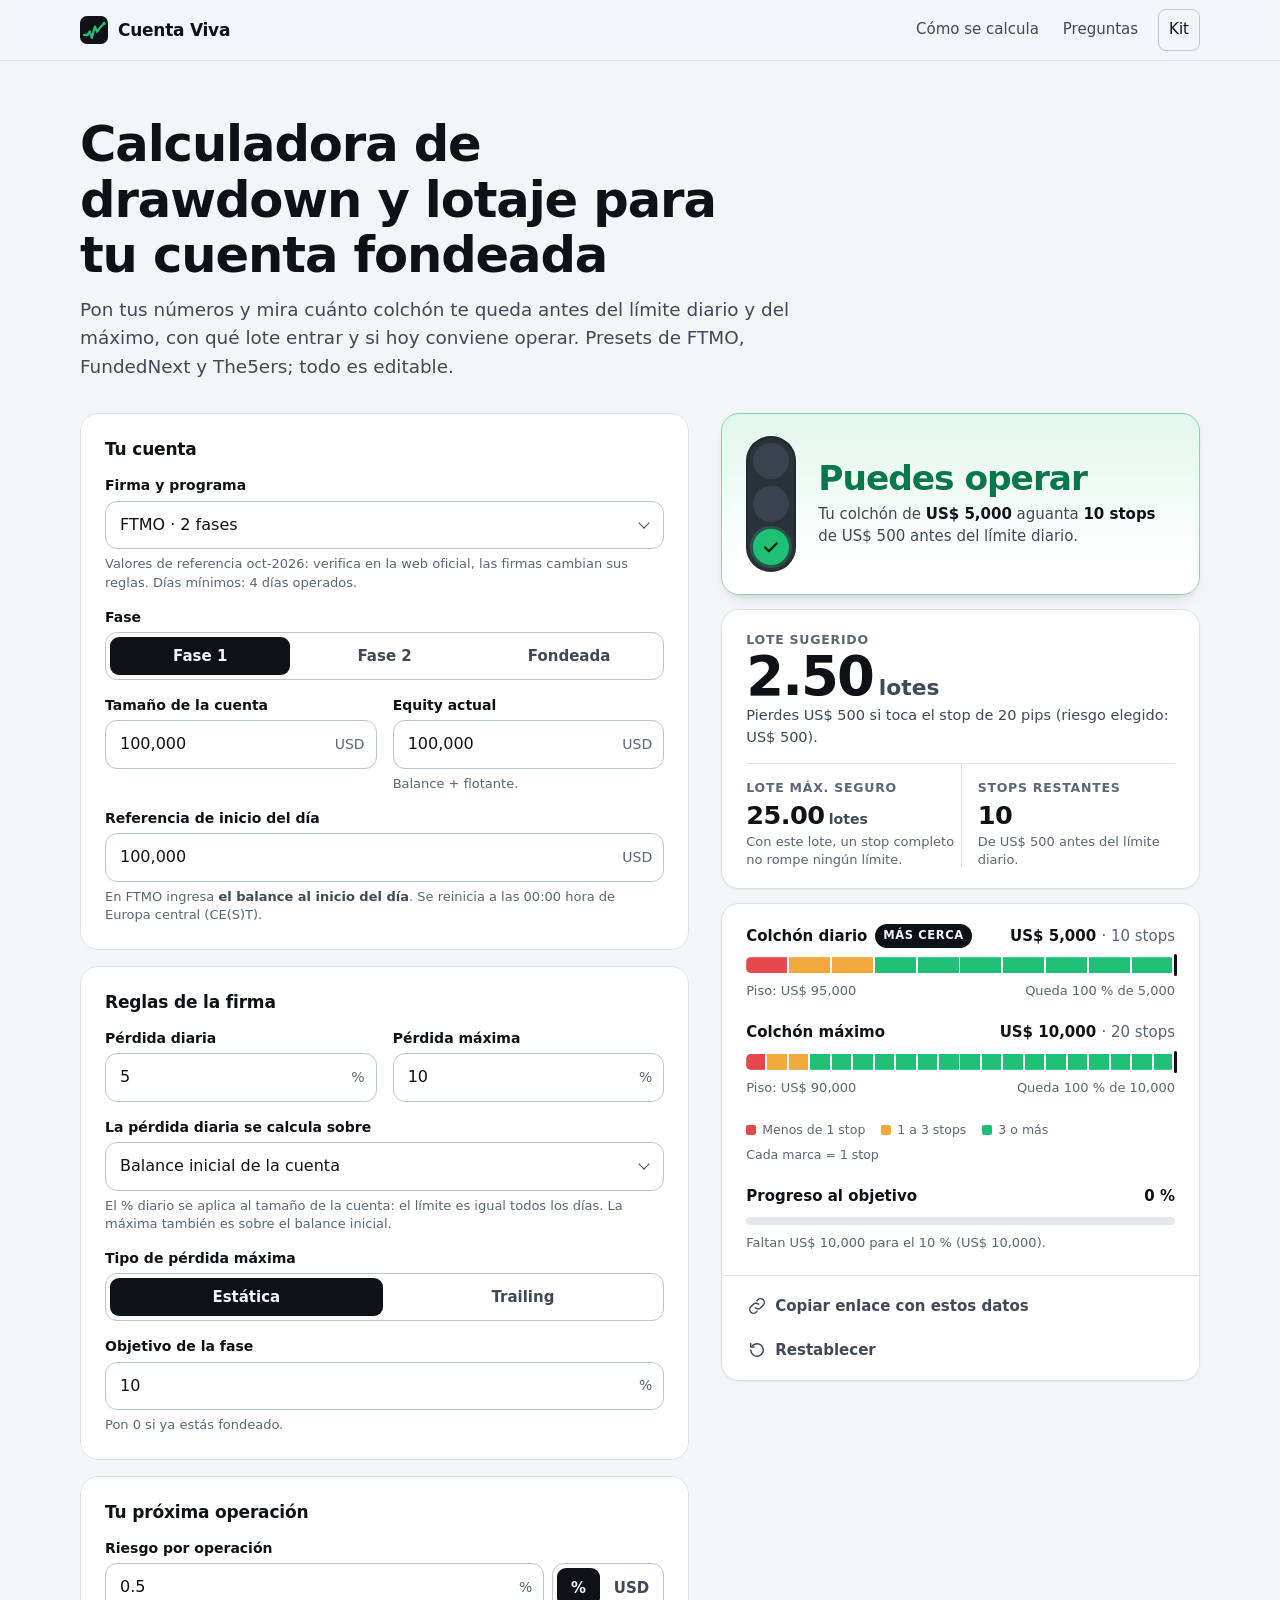
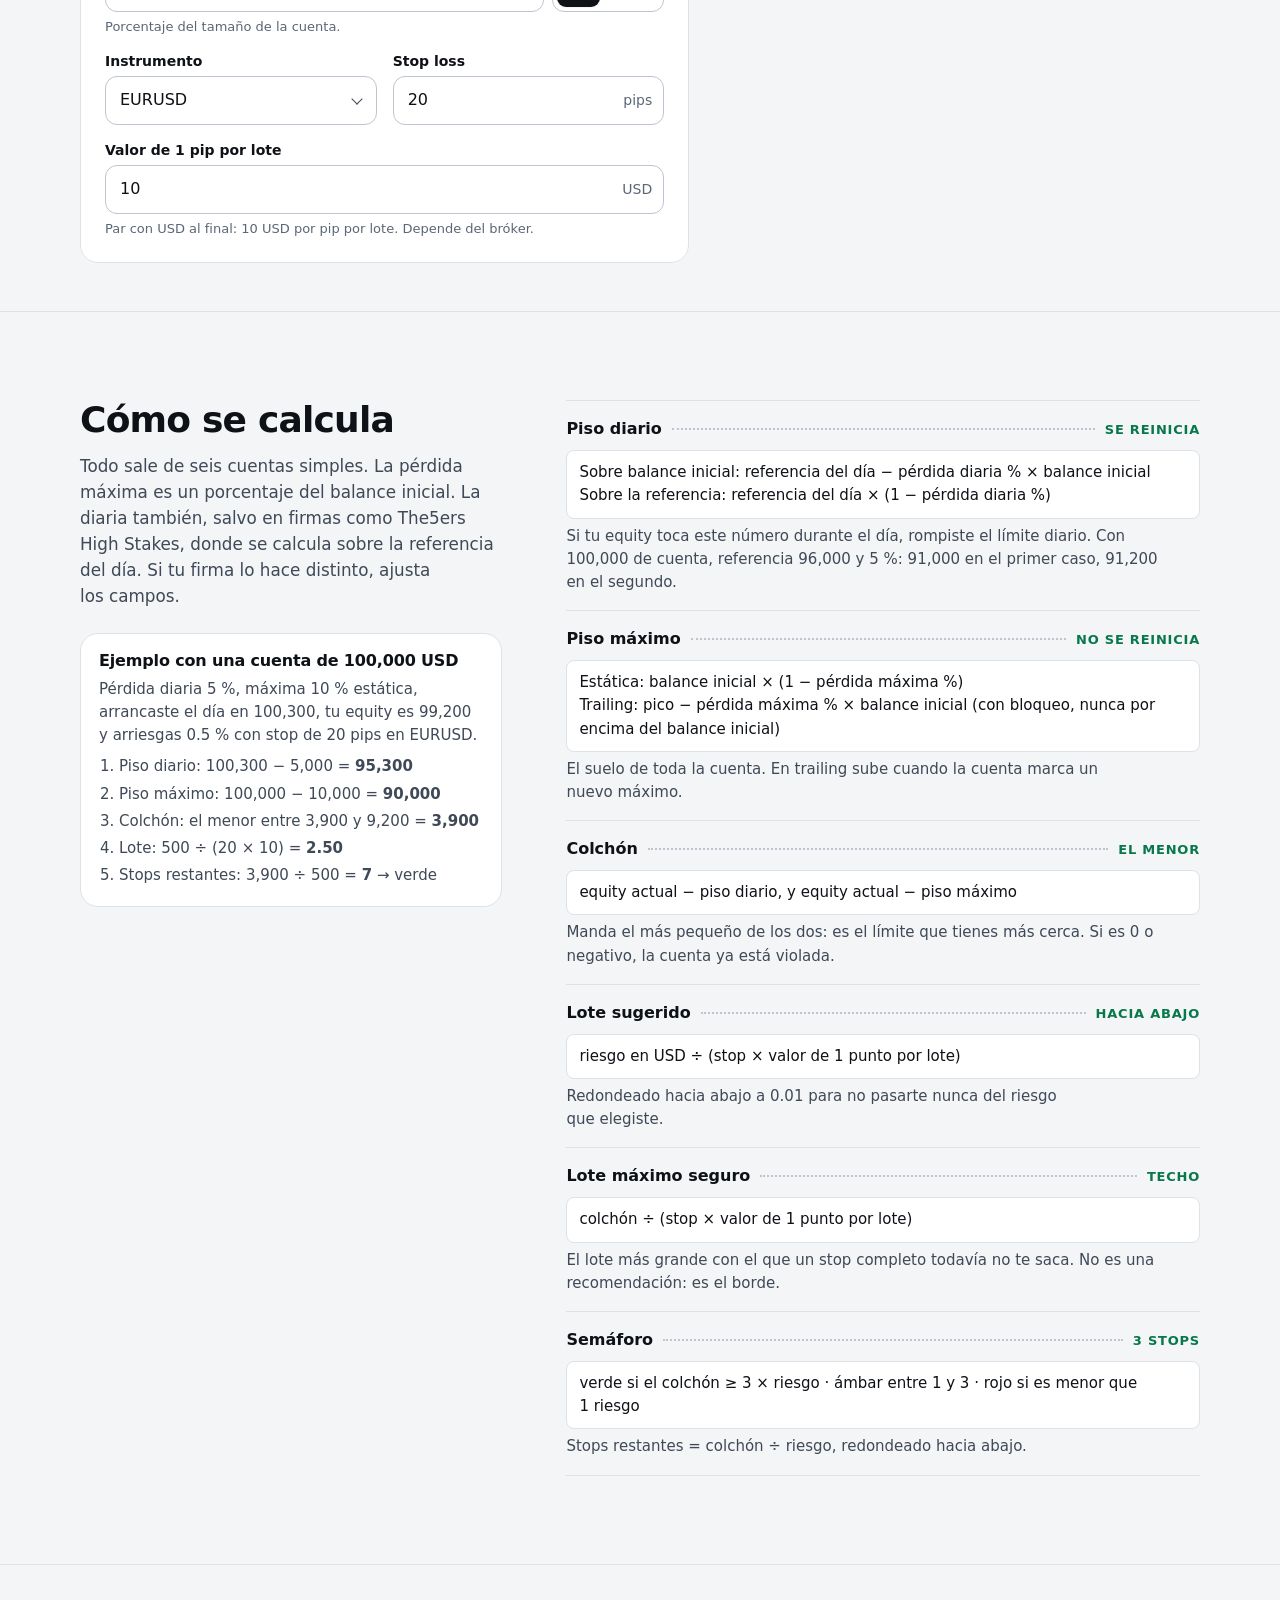
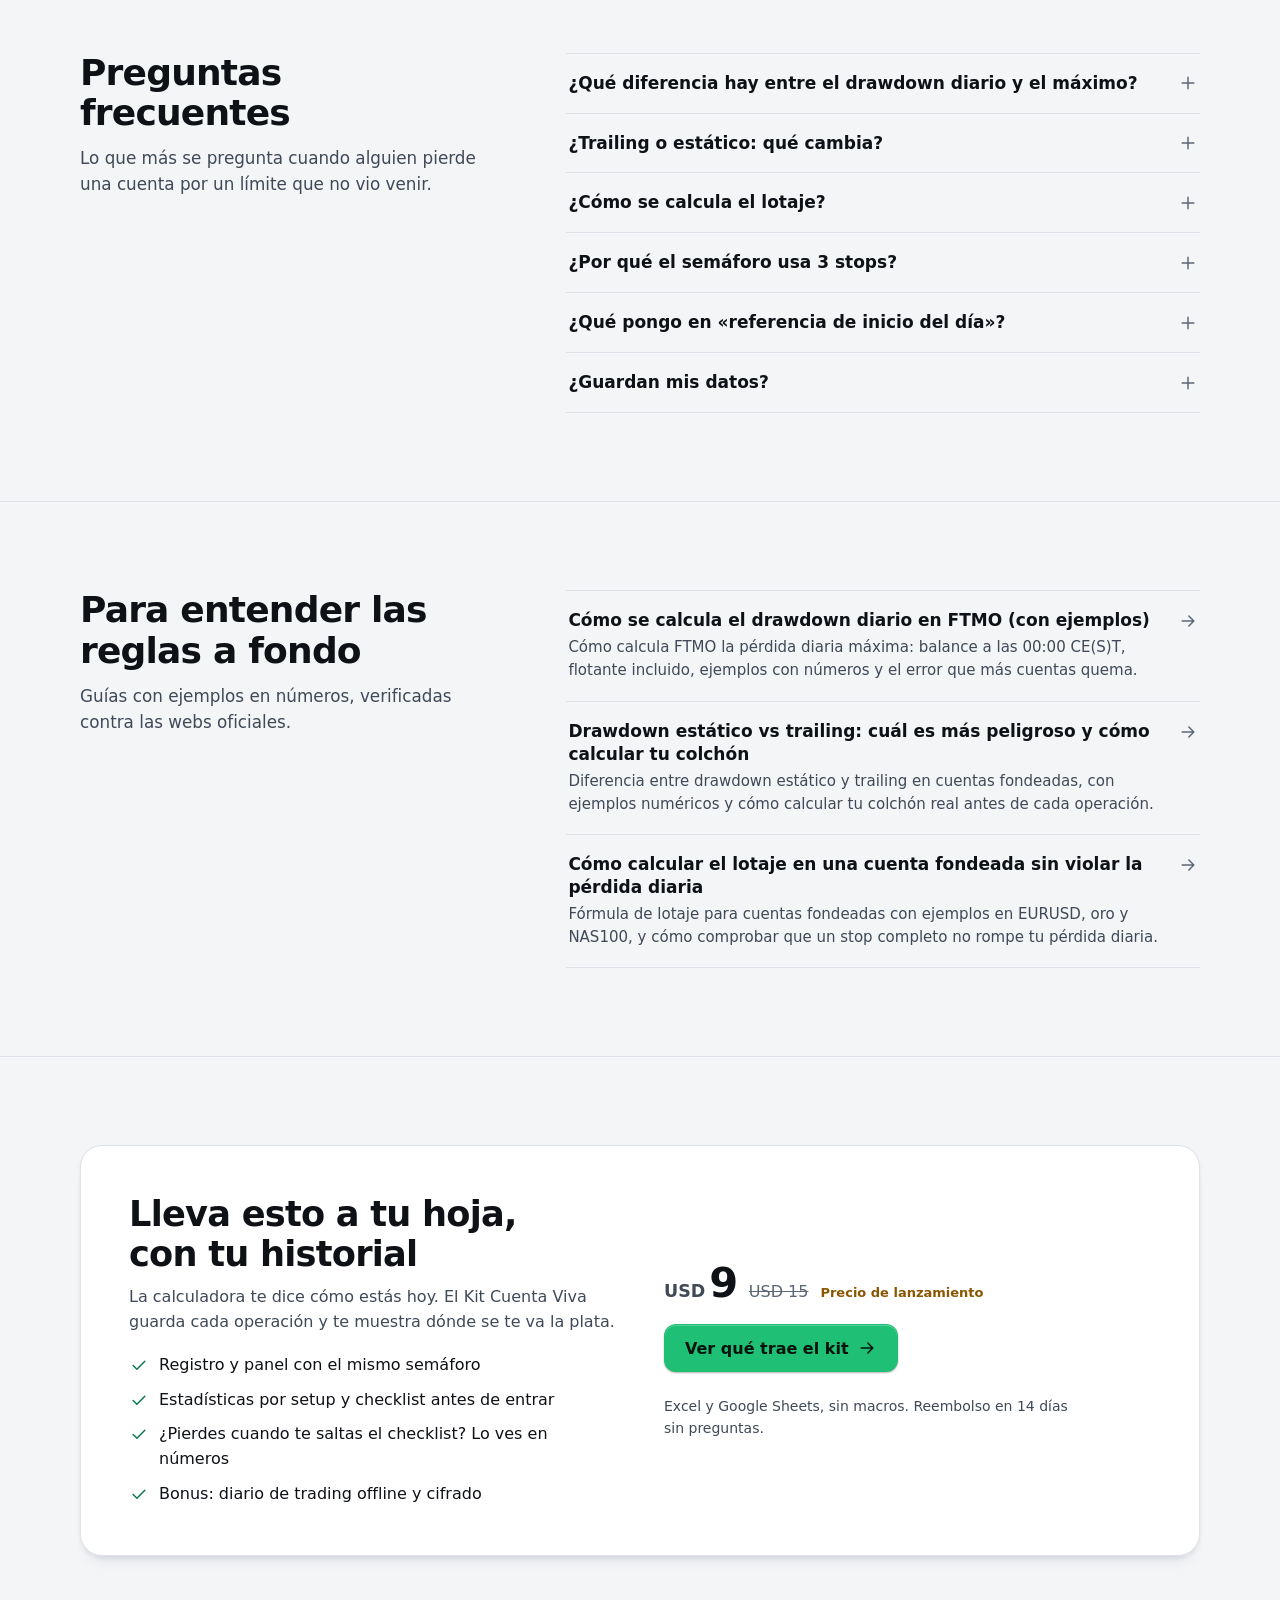
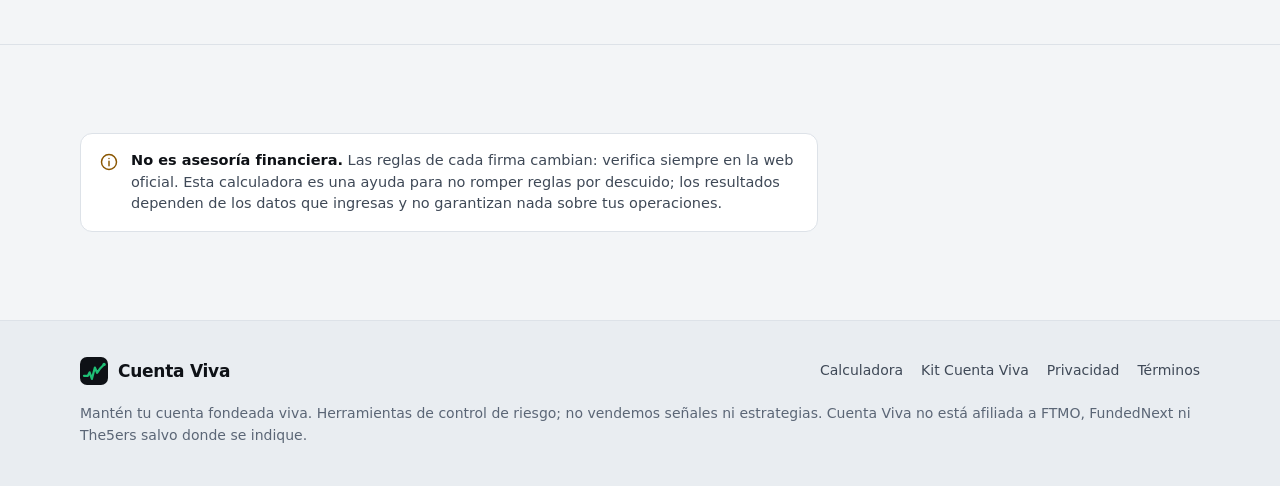
==== index.html @ f4ccf909 "Cuenta Viva: calculadora de drawdown + página del kit Co-Authored-By: Claude Opus 5.5 <noreply@anthr" ====
<!doctype html>
<html lang="es">
<head>
<meta charset="utf-8">
<meta name="viewport" content="width=device-width, initial-scale=1, viewport-fit=cover">
<title>Calculadora de drawdown y lotaje para cuenta fondeada | Cuenta Viva</title>
<meta name="description" content="Calculadora gratis de drawdown diario y máximo para cuentas fondeadas (FTMO, FundedNext, The5ers): lotaje, colchón restante y un semáforo que te dice si hoy puedes operar.">
<link rel="canonical" href="https://cognitrade.github.io/cuentaviva/">
<meta name="theme-color" content="#0E1116" media="(prefers-color-scheme: dark)">
<meta name="theme-color" content="#F3F5F7" media="(prefers-color-scheme: light)">
<meta name="color-scheme" content="dark light">
<link rel="icon" href="favicon.svg" type="image/svg+xml">
<link rel="stylesheet" href="styles.css">

<meta property="og:type" content="website">
<meta property="og:locale" content="es_LA">
<meta property="og:site_name" content="Cuenta Viva">
<meta property="og:title" content="Calculadora de drawdown y lotaje para cuenta fondeada">
<meta property="og:description" content="Colchón diario y máximo, lote sugerido y un semáforo para saber si hoy puedes operar. Presets FTMO, FundedNext y The5ers. Gratis.">
<meta property="og:url" content="https://cognitrade.github.io/cuentaviva/">
<meta property="og:image" content="https://cognitrade.github.io/cuentaviva/og-image.png">
<meta property="og:image:width" content="1200">
<meta property="og:image:height" content="630">
<meta property="og:image:alt" content="Cuenta Viva: semáforo verde, colchón diario y lote sugerido.">
<meta name="twitter:card" content="summary_large_image">

<script type="application/ld+json">
{
  "@context": "https://schema.org",
  "@type": "WebApplication",
  "name": "Calculadora Cuenta Viva",
  "url": "https://cognitrade.github.io/cuentaviva/",
  "description": "Calculadora de drawdown diario y máximo, lotaje y semáforo de riesgo para cuentas fondeadas (prop firms).",
  "applicationCategory": "FinanceApplication",
  "operatingSystem": "Cualquiera (navegador web)",
  "inLanguage": "es",
  "isAccessibleForFree": true,
  "offers": { "@type": "Offer", "price": "0", "priceCurrency": "USD" }
}
</script>
<script type="application/ld+json">
{
  "@context": "https://schema.org",
  "@type": "FAQPage",
  "mainEntity": [
    {
      "@type": "Question",
      "name": "¿Qué diferencia hay entre el drawdown diario y el drawdown máximo?",
      "acceptedAnswer": { "@type": "Answer", "text": "El diario limita cuánto puedes perder en un solo día y se reinicia cada día desde una referencia (el balance o la equity al inicio del día, según la firma). El máximo limita cuánto puedes perder en toda la vida de la cuenta y no se reinicia. El máximo se calcula sobre el balance inicial; el diario, según la firma, sobre el balance inicial (FTMO, FundedNext) o sobre la referencia del día (The5ers High Stakes). Rompes la cuenta si tocas cualquiera de los dos." }
    },
    {
      "@type": "Question",
      "name": "¿Qué es un drawdown trailing y en qué se diferencia del estático?",
      "acceptedAnswer": { "@type": "Answer", "text": "En el estático el piso máximo queda fijo: balance inicial menos el porcentaje de pérdida máxima. En el trailing el piso sube detrás del pico más alto que alcanza la cuenta, así que las ganancias también se pueden perder. Algunas firmas detienen ese piso cuando llega al balance inicial; en la calculadora eso es la casilla de bloquear en el balance inicial." }
    },
    {
      "@type": "Question",
      "name": "¿Cómo se calcula el lotaje en una cuenta fondeada?",
      "acceptedAnswer": { "@type": "Answer", "text": "Lote = riesgo en USD ÷ (distancia del stop × valor de 1 punto por lote). Por ejemplo, arriesgar 500 USD con un stop de 20 pips en EURUSD (10 USD por pip por lote) da 500 ÷ (20 × 10) = 2.5 lotes. La calculadora siempre redondea hacia abajo a 0.01 para no pasarte del riesgo." }
    },
    {
      "@type": "Question",
      "name": "¿Por qué el semáforo usa 3 stops como umbral?",
      "acceptedAnswer": { "@type": "Answer", "text": "Porque las rachas de 3 pérdidas seguidas son normales incluso en sistemas rentables. Si tu colchón no aguanta 3 stops completos, una mala racha corriente te saca de la cuenta. Verde es 3 stops o más, ámbar entre 1 y 3, rojo menos de 1." }
    },
    {
      "@type": "Question",
      "name": "¿Qué pongo en la referencia de inicio del día?",
      "acceptedAnswer": { "@type": "Answer", "text": "Lo que tu firma usa como base del límite diario. En FTMO es el balance al inicio del día (reinicio a las 00:00 hora de Europa central). En FundedNext es el balance al inicio del día; si tu equity era mayor, usar la mayor es el supuesto conservador. En The5ers High Stakes es el mayor entre balance y equity al cierre del día anterior, y el 5 % se calcula sobre esa cifra. Si dudas, revisa las reglas oficiales." }
    },
    {
      "@type": "Question",
      "name": "¿La calculadora guarda mis datos?",
      "acceptedAnswer": { "@type": "Answer", "text": "Solo en tu propio navegador (localStorage), para que no tengas que escribirlos de nuevo. No se envían a ningún servidor, no hay cuentas ni cookies de seguimiento." }
    }
  ]
}
</script>
<script src="config.js" defer></script>
<script src="calc.js" defer></script>
<script src="site.js" defer></script>
<script src="app.js" defer></script>
</head>
<body>
<svg width="0" height="0" style="position:absolute" aria-hidden="true" focusable="false">
  <symbol id="i-check" viewBox="0 0 24 24"><path d="M5 12.5l4.5 4.5L19 7.5"/></symbol>
  <symbol id="i-x" viewBox="0 0 24 24"><path d="M7 7l10 10M17 7 7 17"/></symbol>
  <symbol id="i-bang" viewBox="0 0 24 24"><path d="M12 5.5v8.5M12 18.5v.01"/></symbol>
  <symbol id="i-alert" viewBox="0 0 24 24"><path d="M10.3 4.2 2.6 17.6A2 2 0 0 0 4.3 20.6h15.4a2 2 0 0 0 1.7-3L13.7 4.2a2 2 0 0 0-3.4 0z"/><path d="M12 9.5v4M12 17v.01"/></symbol>
  <symbol id="i-info" viewBox="0 0 24 24"><circle cx="12" cy="12" r="9"/><path d="M12 11v5.5M12 7.8v.01"/></symbol>
  <symbol id="i-link" viewBox="0 0 24 24"><path d="M10 14a4.5 4.5 0 0 0 6.4 0l3-3a4.5 4.5 0 0 0-6.4-6.4l-1 1"/><path d="M14 10a4.5 4.5 0 0 0-6.4 0l-3 3a4.5 4.5 0 0 0 6.4 6.4l1-1"/></symbol>
  <symbol id="i-reset" viewBox="0 0 24 24"><path d="M4.5 12a7.5 7.5 0 1 0 2.2-5.3"/><path d="M4.5 4.5v4h4"/></symbol>
  <symbol id="i-download" viewBox="0 0 24 24"><path d="M12 4v11M7 10.5l5 5 5-5M5 20h14"/></symbol>
  <symbol id="i-plus" viewBox="0 0 24 24"><path d="M12 5v14M5 12h14"/></symbol>
  <symbol id="i-arrow" viewBox="0 0 24 24"><path d="M5 12h14M13 6l6 6-6 6"/></symbol>
</svg>
<a class="skip" href="#calculadora">Saltar a la calculadora</a>

<header class="site-header">
  <div class="wrap">
    <a class="brand" href="./" aria-label="Cuenta Viva, inicio">
      <svg viewBox="0 0 32 32" aria-hidden="true"><rect width="32" height="32" rx="8" fill="#0E1116"/><path d="M4.5 21.5h4.5l2-4 2.6 7.5 3.4-13 2.5 6 3.2-4.5 4.8-5" fill="none" stroke="#1FBF75" stroke-width="2.5" stroke-linecap="round" stroke-linejoin="round"/><circle cx="27.5" cy="8.5" r="1.9" fill="#1FBF75"/></svg>
      Cuenta Viva
    </a>
    <nav class="nav" aria-label="Principal">
      <a href="#como-se-calcula" class="nav-hide-sm">Cómo se calcula</a>
      <a href="#preguntas" class="nav-hide-sm">Preguntas</a>
      <a href="kit.html" class="nav-cta">Kit</a>
    </nav>
  </div>
</header>

<main id="main">
  <div class="wrap">
    <section class="hero" aria-labelledby="titulo">
      <h1 id="titulo">Calculadora de drawdown y lotaje para tu cuenta fondeada</h1>
      <p class="lede">Pon tus números y mira cuánto colchón te queda antes del límite diario y del máximo, con qué lote entrar y si hoy conviene operar. Presets de FTMO, FundedNext y The5ers; todo es editable.</p>
    </section>

    <div class="calc" id="calculadora">
      <form class="form" id="calc-form" novalidate autocomplete="off" aria-label="Datos de tu cuenta y tu operación">
        <fieldset class="group">
          <legend>Tu cuenta</legend>
          <div class="fields">
            <div class="field span-2">
              <label for="firma">Firma y programa</label>
              <div class="control is-select">
                <select id="firma" name="firma" aria-describedby="firma-hint">
                  <option value="ftmo2">FTMO · 2 fases</option>
                  <option value="fn_stellar2">FundedNext · Stellar 2 fases</option>
                  <option value="the5ers_hs">The5ers · High Stakes (New)</option>
                  <option value="custom">Personalizada (mis reglas)</option>
                </select>
              </div>
              <p class="hint" id="firma-hint">Rellena las reglas con valores de referencia oct-2026. Verifica en la web oficial: las firmas cambian sus reglas.</p>
            </div>

            <div class="field span-2">
              <span class="label" id="fase-label">Fase</span>
              <div class="seg" role="radiogroup" aria-labelledby="fase-label">
                <input type="radio" name="fase" id="fase-f1" value="f1" checked><label for="fase-f1">Fase 1</label>
                <input type="radio" name="fase" id="fase-f2" value="f2"><label for="fase-f2">Fase 2</label>
                <input type="radio" name="fase" id="fase-fd" value="fd"><label for="fase-fd">Fondeada</label>
              </div>
            </div>

            <div class="field">
              <label for="b0">Tamaño de la cuenta</label>
              <div class="control has-unit"><input id="b0" name="b0" inputmode="decimal" list="tamanos" data-money aria-describedby="err-b0"><span class="unit">USD</span></div>
              <datalist id="tamanos"><option value="10000"><option value="25000"><option value="50000"><option value="100000"><option value="200000"></datalist>
              <p class="err" id="err-b0" hidden></p>
            </div>

            <div class="field">
              <label for="eq">Equity actual</label>
              <div class="control has-unit"><input id="eq" name="eq" inputmode="decimal" data-money aria-describedby="eq-hint err-eq"><span class="unit">USD</span></div>
              <p class="hint" id="eq-hint">Balance + flotante.</p>
              <p class="err" id="err-eq" hidden></p>
            </div>

            <div class="field span-2">
              <label for="ref">Referencia de inicio del día</label>
              <div class="control has-unit"><input id="ref" name="ref" inputmode="decimal" data-money aria-describedby="ref-hint err-ref"><span class="unit">USD</span></div>
              <p class="hint" id="ref-hint">La base del límite diario que usa tu firma.</p>
              <p class="err" id="err-ref" hidden></p>
            </div>
          </div>
        </fieldset>

        <fieldset class="group">
          <legend>Reglas de la firma</legend>
          <div class="fields">
            <div class="field">
              <label for="ddDiario">Pérdida diaria</label>
              <div class="control has-unit"><input id="ddDiario" name="ddDiario" inputmode="decimal" aria-describedby="err-ddDiario"><span class="unit">%</span></div>
              <p class="err" id="err-ddDiario" hidden></p>
            </div>
            <div class="field">
              <label for="ddMax">Pérdida máxima</label>
              <div class="control has-unit"><input id="ddMax" name="ddMax" inputmode="decimal" aria-describedby="err-ddMax"><span class="unit">%</span></div>
              <p class="err" id="err-ddMax" hidden></p>
            </div>

            <div class="field span-2">
              <label for="baseDiaria">La pérdida diaria se calcula sobre</label>
              <div class="control is-select">
                <select id="baseDiaria" name="baseDiaria" aria-describedby="base-hint">
                  <option value="inicial">Balance inicial de la cuenta</option>
                  <option value="referencia">Referencia de inicio del día</option>
                </select>
              </div>
              <p class="hint" id="base-hint">Lo define tu firma. La pérdida máxima siempre se calcula sobre el balance inicial.</p>
            </div>

            <div class="field span-2">
              <span class="label" id="tipo-label">Tipo de pérdida máxima</span>
              <div class="seg" role="radiogroup" aria-labelledby="tipo-label">
                <input type="radio" name="tipo" id="tipo-e" value="estatica" checked><label for="tipo-e">Estática</label>
                <input type="radio" name="tipo" id="tipo-t" value="trailing"><label for="tipo-t">Trailing</label>
              </div>
            </div>

            <div class="trailing-box" id="trailing-box" hidden>
              <div class="field">
                <label for="pico">Pico más alto de la cuenta</label>
                <div class="control has-unit"><input id="pico" name="pico" inputmode="decimal" data-money aria-describedby="pico-hint err-pico"><span class="unit">USD</span></div>
                <p class="hint" id="pico-hint">El balance o equity máximo que ha alcanzado, según tu firma.</p>
                <p class="err" id="err-pico" hidden></p>
              </div>
              <label class="check" for="lock">
                <input type="checkbox" id="lock" name="lock">
                <span>Bloquear el piso en el balance inicial<small>El piso deja de subir cuando llega al tamaño de la cuenta.</small></span>
              </label>
            </div>

            <div class="field span-2">
              <label for="objetivo">Objetivo de la fase</label>
              <div class="control has-unit"><input id="objetivo" name="objetivo" inputmode="decimal" aria-describedby="obj-hint err-objetivo"><span class="unit">%</span></div>
              <p class="hint" id="obj-hint">Pon 0 si ya estás fondeado.</p>
              <p class="err" id="err-objetivo" hidden></p>
            </div>
          </div>
        </fieldset>

        <fieldset class="group">
          <legend>Tu próxima operación</legend>
          <div class="fields">
            <div class="field span-2">
              <label for="riesgo">Riesgo por operación</label>
              <div class="risk-row">
                <div class="control has-unit"><input id="riesgo" name="riesgo" inputmode="decimal" aria-describedby="riesgo-hint err-riesgo"><span class="unit" id="riesgo-unit">%</span></div>
                <div class="seg" role="radiogroup" aria-label="Riesgo en porcentaje o en dólares">
                  <input type="radio" name="riesgoModo" id="rm-pct" value="pct" checked><label for="rm-pct">%</label>
                  <input type="radio" name="riesgoModo" id="rm-usd" value="usd"><label for="rm-usd">USD</label>
                </div>
              </div>
              <p class="hint" id="riesgo-hint">Porcentaje del tamaño de la cuenta.</p>
              <p class="err" id="err-riesgo" hidden></p>
            </div>

            <div class="field">
              <label for="instrumento">Instrumento</label>
              <div class="control is-select">
                <select id="instrumento" name="instrumento">
                  <option value="EURUSD">EURUSD</option>
                  <option value="GBPUSD">GBPUSD</option>
                  <option value="AUDUSD">AUDUSD</option>
                  <option value="NZDUSD">NZDUSD</option>
                  <option value="USDJPY">USDJPY</option>
                  <option value="XAUUSD">XAUUSD (oro)</option>
                  <option value="US30">US30</option>
                  <option value="NAS100">NAS100</option>
                  <option value="US500">US500</option>
                  <option value="custom">Otro</option>
                </select>
              </div>
            </div>

            <div class="field">
              <label for="sl">Stop loss</label>
              <div class="control has-unit unit-wide"><input id="sl" name="sl" inputmode="decimal" aria-describedby="err-sl"><span class="unit" id="sl-unit">pips</span></div>
              <p class="err" id="err-sl" hidden></p>
            </div>

            <div class="field span-2">
              <label for="vpp">Valor de 1 <span id="vpp-unit">pip</span> por lote</label>
              <div class="control has-unit"><input id="vpp" name="vpp" inputmode="decimal" aria-describedby="vpp-hint err-vpp"><span class="unit">USD</span></div>
              <p class="hint" id="vpp-hint">Depende del bróker.</p>
              <p class="err" id="err-vpp" hidden></p>
            </div>
          </div>
        </fieldset>
      </form>

      <section class="results" id="resultado" aria-labelledby="res-title">
        <h2 class="sr-only" id="res-title">Resultado</h2>
        <p class="sr-only" id="sr-live" aria-live="polite"></p>

        <div class="signal" id="signal" data-estado="verde">
          <div class="lamp" aria-hidden="true">
            <span class="l-rojo"><svg class="icon"><use href="#i-x"/></svg></span>
            <span class="l-ambar"><svg class="icon"><use href="#i-bang"/></svg></span>
            <span class="l-verde on"><svg class="icon"><use href="#i-check"/></svg></span>
          </div>
          <div>
            <p class="signal-title" id="sig-title">Puedes operar</p>
            <p class="signal-msg" id="sig-msg">Calculando…</p>
          </div>
        </div>

        <div class="panel lot">
          <div>
            <div class="metric-label">Lote sugerido</div>
            <div class="lot-value" id="o-lote">–</div>
            <p class="lot-sub" id="o-lote-sub"></p>
          </div>
          <div class="alert" id="o-alert" role="note" hidden><svg class="icon"><use href="#i-alert"/></svg><span id="o-alert-text"></span></div>
          <div class="metrics">
            <div class="metric">
              <div class="metric-label">Lote máx. seguro</div>
              <div class="metric-value" id="o-lotemax">–</div>
              <div class="metric-note">Con este lote, un stop completo no rompe ningún límite.</div>
            </div>
            <div class="metric">
              <div class="metric-label">Stops restantes</div>
              <div class="metric-value" id="o-stops">–</div>
              <div class="metric-note" id="o-stops-note">Antes del límite más cercano.</div>
            </div>
          </div>
        </div>

        <div class="panel">
          <div class="gauges">
            <div class="gauge" id="g-diario">
              <div class="gauge-head">
                <span class="gauge-name">Colchón diario <span class="tag" data-closer hidden>Más cerca</span></span>
                <span class="gauge-val" data-val>–</span>
              </div>
              <div class="track" role="img" data-track aria-label="Colchón diario">
                <div class="zones"></div><div class="fill"></div><div class="ticks"></div><div class="needle"></div>
              </div>
              <div class="gauge-foot"><span data-floor></span><span data-of></span></div>
            </div>

            <div class="gauge" id="g-max">
              <div class="gauge-head">
                <span class="gauge-name">Colchón máximo <span class="tag" data-closer hidden>Más cerca</span></span>
                <span class="gauge-val" data-val>–</span>
              </div>
              <div class="track" role="img" data-track aria-label="Colchón máximo">
                <div class="zones"></div><div class="fill"></div><div class="ticks"></div><div class="needle"></div>
              </div>
              <div class="gauge-foot"><span data-floor></span><span data-of></span></div>
            </div>

            <div class="legend" aria-hidden="true">
              <span><i style="background:var(--red)"></i>Menos de 1 stop</span>
              <span><i style="background:var(--amber)"></i>1 a 3 stops</span>
              <span><i style="background:var(--green)"></i>3 o más</span>
              <span>Cada marca = 1 stop</span>
            </div>

            <div class="gauge" id="g-obj">
              <div class="gauge-head">
                <span class="gauge-name">Progreso al objetivo</span>
                <span class="gauge-val" id="o-obj">–</span>
              </div>
              <div class="progress" aria-hidden="true"><span id="o-obj-bar"></span></div>
              <div class="gauge-foot"><span id="o-obj-note"></span></div>
            </div>
          </div>
          <div class="panel-actions">
            <button type="button" class="btn btn-quiet" id="btn-share"><svg class="icon" aria-hidden="true"><use href="#i-link"/></svg>Copiar enlace con estos datos</button>
            <button type="button" class="btn btn-quiet" id="btn-reset"><svg class="icon" aria-hidden="true"><use href="#i-reset"/></svg>Restablecer</button>
            <span class="toast" id="toast" role="status"></span>
          </div>
        </div>
      </section>
    </div>
  </div>

  <div class="dock" id="dock" data-estado="verde" aria-hidden="true">
    <span class="dock-dot"></span>
    <span class="dock-text"><strong id="dock-title">Puedes operar</strong><span id="dock-sub"></span></span>
    <a class="btn btn-ghost" href="#resultado" tabindex="-1">Ver detalle</a>
  </div>

  <section class="section" id="como-se-calcula" aria-labelledby="h-calc">
    <div class="wrap split">
      <div>
        <h2 id="h-calc">Cómo se calcula</h2>
        <p class="intro">Todo sale de seis cuentas simples. La pérdida máxima es un porcentaje del balance inicial. La diaria también, salvo en firmas como The5ers High Stakes, donde se calcula sobre la referencia del día. Si tu firma lo hace distinto, ajusta los campos.</p>
        <div class="example">
          <h3>Ejemplo con una cuenta de 100,000 USD</h3>
          <p>Pérdida diaria 5 %, máxima 10 % estática, arrancaste el día en 100,300, tu equity es 99,200 y arriesgas 0.5 % con stop de 20 pips en EURUSD.</p>
          <ol>
            <li>Piso diario: 100,300 − 5,000 = <strong>95,300</strong></li>
            <li>Piso máximo: 100,000 − 10,000 = <strong>90,000</strong></li>
            <li>Colchón: el menor entre 3,900 y 9,200 = <strong>3,900</strong></li>
            <li>Lote: 500 ÷ (20 × 10) = <strong>2.50</strong></li>
            <li>Stops restantes: 3,900 ÷ 500 = <strong>7</strong> → verde</li>
          </ol>
        </div>
      </div>
      <ol class="checklist">
        <li>
          <div class="row"><span class="term">Piso diario</span><span class="dots"></span><span class="resp">Se reinicia</span></div>
          <p class="formula">Sobre balance inicial: referencia del día − pérdida diaria % × balance inicial<br>Sobre la referencia: referencia del día × (1 − pérdida diaria %)</p>
          <p class="desc">Si tu equity toca este número durante el día, rompiste el límite diario. Con 100,000 de cuenta, referencia 96,000 y 5 %: 91,000 en el primer caso, 91,200 en el segundo.</p>
        </li>
        <li>
          <div class="row"><span class="term">Piso máximo</span><span class="dots"></span><span class="resp">No se reinicia</span></div>
          <p class="formula">Estática: balance inicial × (1 − pérdida máxima %)<br>Trailing: pico − pérdida máxima % × balance inicial (con bloqueo, nunca por encima del balance inicial)</p>
          <p class="desc">El suelo de toda la cuenta. En trailing sube cuando la cuenta marca un nuevo máximo.</p>
        </li>
        <li>
          <div class="row"><span class="term">Colchón</span><span class="dots"></span><span class="resp">El menor</span></div>
          <p class="formula">equity actual − piso diario, y equity actual − piso máximo</p>
          <p class="desc">Manda el más pequeño de los dos: es el límite que tienes más cerca. Si es 0 o negativo, la cuenta ya está violada.</p>
        </li>
        <li>
          <div class="row"><span class="term">Lote sugerido</span><span class="dots"></span><span class="resp">Hacia abajo</span></div>
          <p class="formula">riesgo en USD ÷ (stop × valor de 1 punto por lote)</p>
          <p class="desc">Redondeado hacia abajo a 0.01 para no pasarte nunca del riesgo que elegiste.</p>
        </li>
        <li>
          <div class="row"><span class="term">Lote máximo seguro</span><span class="dots"></span><span class="resp">Techo</span></div>
          <p class="formula">colchón ÷ (stop × valor de 1 punto por lote)</p>
          <p class="desc">El lote más grande con el que un stop completo todavía no te saca. No es una recomendación: es el borde.</p>
        </li>
        <li>
          <div class="row"><span class="term">Semáforo</span><span class="dots"></span><span class="resp">3 stops</span></div>
          <p class="formula">verde si el colchón ≥ 3 × riesgo · ámbar entre 1 y 3 · rojo si es menor que 1 riesgo</p>
          <p class="desc">Stops restantes = colchón ÷ riesgo, redondeado hacia abajo.</p>
        </li>
      </ol>
    </div>
  </section>

  <section class="section" id="preguntas" aria-labelledby="h-faq">
    <div class="wrap split">
      <div>
        <h2 id="h-faq">Preguntas frecuentes</h2>
        <p class="intro">Lo que más se pregunta cuando alguien pierde una cuenta por un límite que no vio venir.</p>
      </div>
      <div class="faq">
        <details>
          <summary>¿Qué diferencia hay entre el drawdown diario y el máximo?<svg class="icon" aria-hidden="true"><use href="#i-plus"/></svg></summary>
          <div class="answer"><p>El diario limita cuánto puedes perder en un solo día y se reinicia cada día desde una referencia: el balance o la equity al inicio del día, según la firma. El máximo limita cuánto puedes perder en toda la vida de la cuenta y no se reinicia.</p><p>El máximo se calcula sobre el balance inicial. El diario depende de la firma: sobre el balance inicial (FTMO, FundedNext) o sobre la referencia del día (The5ers High Stakes). La cuenta se rompe si tocas cualquiera de los dos, aunque sea con una operación abierta.</p></div>
        </details>
        <details>
          <summary>¿Trailing o estático: qué cambia?<svg class="icon" aria-hidden="true"><use href="#i-plus"/></svg></summary>
          <div class="answer"><p>En el estático el piso máximo queda fijo: balance inicial menos el porcentaje de pérdida máxima. En el trailing el piso sube detrás del pico más alto de la cuenta, así que también puedes perder lo que ya ganaste.</p><p>Algunas firmas detienen ese piso cuando llega al balance inicial. En la calculadora eso es la casilla «Bloquear el piso en el balance inicial».</p></div>
        </details>
        <details>
          <summary>¿Cómo se calcula el lotaje?<svg class="icon" aria-hidden="true"><use href="#i-plus"/></svg></summary>
          <div class="answer"><p>Lote = riesgo en USD ÷ (distancia del stop × valor de 1 punto por lote). Con 500 USD de riesgo, stop de 20 pips y EURUSD (10 USD por pip por lote): 500 ÷ 200 = 2.5 lotes.</p><p>El valor por punto cambia según el instrumento y el bróker, sobre todo en índices. Revísalo en las especificaciones del contrato de tu plataforma.</p></div>
        </details>
        <details>
          <summary>¿Por qué el semáforo usa 3 stops?<svg class="icon" aria-hidden="true"><use href="#i-plus"/></svg></summary>
          <div class="answer"><p>Porque tres pérdidas seguidas son normales incluso en sistemas que ganan. Si tu colchón no aguanta tres stops completos, una racha corriente te saca de la cuenta. Verde: 3 stops o más. Ámbar: entre 1 y 3. Rojo: menos de 1.</p></div>
        </details>
        <details>
          <summary>¿Qué pongo en «referencia de inicio del día»?<svg class="icon" aria-hidden="true"><use href="#i-plus"/></svg></summary>
          <div class="answer"><p>Lo que tu firma usa como base del límite diario:</p><ul><li><strong>FTMO:</strong> el balance al inicio del día. Se reinicia a las 00:00 hora de Europa central (CE(S)T).</li><li><strong>FundedNext:</strong> el balance al inicio del día. Si tu equity era mayor, usa la mayor: es el supuesto conservador.</li><li><strong>The5ers High Stakes:</strong> el mayor entre balance y equity al cierre del día anterior. Ahí el 5 % se calcula sobre esa cifra, no sobre el balance inicial.</li></ul><p>Lo ves en el panel de tu cuenta. Si dudas, revisa las reglas oficiales.</p></div>
        </details>
        <details>
          <summary>¿Guardan mis datos?<svg class="icon" aria-hidden="true"><use href="#i-plus"/></svg></summary>
          <div class="answer"><p>Solo en tu navegador (localStorage), para que no tengas que escribirlos otra vez. Nada se envía a un servidor. No hay cuentas ni cookies de seguimiento. Detalles en la <a href="privacidad.html">política de privacidad</a>.</p></div>
        </details>
      </div>
    </div>
  </section>

  <section class="section" id="articulos" aria-labelledby="h-art">
    <div class="wrap split">
      <div>
        <h2 id="h-art">Para entender las reglas a fondo</h2>
        <p class="intro">Guías con ejemplos en números, verificadas contra las webs oficiales.</p>
      </div>
      <ul class="articles">
          <li><a href="articulos/como-se-calcula-drawdown-diario-ftmo.html"><strong>Cómo se calcula el drawdown diario en FTMO (con ejemplos)<svg class="icon" aria-hidden="true"><use href="#i-arrow"/></svg></strong><span>Cómo calcula FTMO la pérdida diaria máxima: balance a las 00:00 CE(S)T, flotante incluido, ejemplos con números y el error que más cuentas quema.</span></a></li>
          <li><a href="articulos/drawdown-estatico-vs-trailing-colchon.html"><strong>Drawdown estático vs trailing: cuál es más peligroso y cómo calcular tu colchón<svg class="icon" aria-hidden="true"><use href="#i-arrow"/></svg></strong><span>Diferencia entre drawdown estático y trailing en cuentas fondeadas, con ejemplos numéricos y cómo calcular tu colchón real antes de cada operación.</span></a></li>
          <li><a href="articulos/calcular-lotaje-cuenta-fondeada-perdida-diaria.html"><strong>Cómo calcular el lotaje en una cuenta fondeada sin violar la pérdida diaria<svg class="icon" aria-hidden="true"><use href="#i-arrow"/></svg></strong><span>Fórmula de lotaje para cuentas fondeadas con ejemplos en EURUSD, oro y NAS100, y cómo comprobar que un stop completo no rompe tu pérdida diaria.</span></a></li>
      </ul>
    </div>
  </section>

  <section class="section" id="kit" aria-labelledby="h-kit">
    <div class="wrap">
      <div class="cta-band">
        <div>
          <h2 id="h-kit">Lleva esto a tu hoja, con tu historial</h2>
          <p>La calculadora te dice cómo estás hoy. El Kit Cuenta Viva guarda cada operación y te muestra dónde se te va la plata.</p>
          <ul class="ticks-list">
            <li><svg class="icon" aria-hidden="true"><use href="#i-check"/></svg>Registro y panel con el mismo semáforo</li>
            <li><svg class="icon" aria-hidden="true"><use href="#i-check"/></svg>Estadísticas por setup y checklist antes de entrar</li>
            <li><svg class="icon" aria-hidden="true"><use href="#i-check"/></svg>¿Pierdes cuando te saltas el checklist? Lo ves en números</li>
            <li><svg class="icon" aria-hidden="true"><use href="#i-check"/></svg>Bonus: diario de trading offline y cifrado</li>
          </ul>
        </div>
        <div>
          <div class="price"><span class="now"><small>USD</small><span data-price-launch>9</span></span><span class="was">USD <span data-price-regular>15</span></span><span class="tag-launch">Precio de lanzamiento</span></div>
          <div class="buy">
            <a class="btn btn-primary" href="kit.html">Ver qué trae el kit<svg class="icon" aria-hidden="true"><use href="#i-arrow"/></svg></a>
            <p class="buy-note">Excel y Google Sheets, sin macros. Reembolso en 14 días sin preguntas.</p>
          </div>
          <p class="lite" data-lite hidden><svg class="icon" aria-hidden="true"><use href="#i-download"/></svg><a data-lite-link href="#">Descarga gratis la versión LITE de la hoja (Excel)</a></p>
        </div>
      </div>
    </div>
  </section>

  <section class="section affiliates" id="afiliados" aria-labelledby="h-af" data-affiliates hidden>
    <div class="wrap">
      <h2 id="h-af">Enlaces de afiliado</h2>
      <p class="intro">Si abres una cuenta con estos enlaces, Cuenta Viva puede recibir una comisión. A ti no te cuesta más, y no cambia lo que calcula la herramienta ni lo que recomendamos: verifica siempre las reglas en la web oficial antes de comprar un challenge.</p>
      <ul data-affiliate-list></ul>
    </div>
  </section>

  <section class="section" aria-label="Aviso">
    <div class="wrap">
      <p class="disclaimer"><svg class="icon" aria-hidden="true"><use href="#i-info"/></svg><span><strong>No es asesoría financiera.</strong> Las reglas de cada firma cambian: verifica siempre en la web oficial. Esta calculadora es una ayuda para no romper reglas por descuido; los resultados dependen de los datos que ingresas y no garantizan nada sobre tus operaciones.</span></p>
    </div>
  </section>
</main>

<footer class="site-footer">
  <div class="wrap">
    <div class="foot-top">
      <a class="brand" href="./">
        <svg viewBox="0 0 32 32" aria-hidden="true"><rect width="32" height="32" rx="8" fill="#0E1116"/><path d="M4.5 21.5h4.5l2-4 2.6 7.5 3.4-13 2.5 6 3.2-4.5 4.8-5" fill="none" stroke="#1FBF75" stroke-width="2.5" stroke-linecap="round" stroke-linejoin="round"/><circle cx="27.5" cy="8.5" r="1.9" fill="#1FBF75"/></svg>
        Cuenta Viva
      </a>
      <ul class="foot-links">
        <li><a href="./">Calculadora</a></li>
        <li><a href="kit.html">Kit Cuenta Viva</a></li>
        <li><a href="privacidad.html">Privacidad</a></li>
        <li><a href="terminos.html">Términos</a></li>
      </ul>
    </div>
    <p>Mantén tu cuenta fondeada viva. Herramientas de control de riesgo; no vendemos señales ni estrategias. Cuenta Viva no está afiliada a FTMO, FundedNext ni The5ers salvo donde se indique.</p>
  </div>
</footer>
</body>
</html>
---- styles.css ----
/* Cuenta Viva — estilos. Sin dependencias. Oscuro por defecto, claro según el sistema. */

:root {
  color-scheme: dark light;

  --bg: #0E1116;
  --bg-sunk: #0A0D11;
  --surface: #151A21;
  --surface-2: #1B222B;
  --field: #0F1318;
  --line: #262E39;
  --line-strong: #364050;
  --text: #E8ECF1;
  --text-2: #AAB4C2;
  --text-3: #8591A2;

  --green: #1FBF75;
  --amber: #F2A93B;
  --red: #E5484D;
  --green-ink: #43D68E;
  --amber-ink: #F5B95A;
  --red-ink: #FF7377;
  --on-green: #04130B;

  --lamp-off: #1E252E;
  --housing: #07090C;
  --track: #212933;

  --shadow-1: 0 1px 2px rgba(0, 0, 0, .35);
  --shadow-2: 0 2px 4px rgba(0, 0, 0, .3), 0 10px 16px -10px rgba(0, 0, 0, .55);

  --font: ui-sans-serif, system-ui, -apple-system, "Segoe UI", Roboto, "Helvetica Neue", Arial, "Noto Sans", sans-serif;
  --font-num: ui-sans-serif, system-ui, -apple-system, "Segoe UI", Roboto, "Helvetica Neue", Arial, sans-serif;
  --mono: ui-monospace, "SF Mono", "Cascadia Mono", "Segoe UI Mono", Consolas, monospace;

  --r-sm: 8px;
  --r-md: 12px;
  --r-lg: 18px;
  --gutter: 16px;
  --ease-out: cubic-bezier(.16, 1, .3, 1);
}

@media (prefers-color-scheme: light) {
  :root {
    --bg: #F3F5F7;
    --bg-sunk: #E9EDF1;
    --surface: #FFFFFF;
    --surface-2: #F1F4F7;
    --field: #FFFFFF;
    --line: #DDE2E8;
    --line-strong: #BCC5D0;
    --text: #0E1116;
    --text-2: #3F4957;
    --text-3: #5B6676;

    --green-ink: #08784A;
    --amber-ink: #8A5600;
    --red-ink: #BF242B;

    --lamp-off: #D9DFE6;
    --housing: #2A323C;
    --track: #E3E8ED;

    --shadow-1: 0 1px 2px rgba(16, 24, 40, .06);
    --shadow-2: 0 2px 4px rgba(16, 24, 40, .05), 0 10px 16px -10px rgba(16, 24, 40, .16);
  }
}

/* ---------- Base ---------- */
*, *::before, *::after { box-sizing: border-box; }
html { -webkit-text-size-adjust: 100%; text-size-adjust: 100%; scroll-behavior: smooth; scroll-padding-top: 80px; }
@media (prefers-reduced-motion: reduce) { html { scroll-behavior: auto; } }
body {
  margin: 0;
  background: var(--bg);
  color: var(--text);
  font-family: var(--font);
  font-size: 16px;
  line-height: 1.55;
  -webkit-font-smoothing: antialiased;
  -moz-osx-font-smoothing: grayscale;
  caret-color: var(--green);
  scrollbar-color: var(--line-strong) var(--bg);
  overflow-x: hidden;
}
::selection { background: color-mix(in srgb, var(--green) 35%, transparent); color: var(--text); }
img, svg { display: block; max-width: 100%; }
h1, h2, h3 { line-height: 1.12; letter-spacing: -0.022em; margin: 0; text-wrap: balance; font-weight: 720; }
p { margin: 0; text-wrap: pretty; }
a { color: var(--green-ink); text-underline-offset: .2em; text-decoration-thickness: 1px; }
a:hover { text-decoration-thickness: 2px; }
:focus-visible { outline: 2px solid var(--green); outline-offset: 3px; border-radius: 4px; }
.num, .tabular { font-variant-numeric: tabular-nums; font-feature-settings: "tnum" 1; }
.sr-only { position: absolute; width: 1px; height: 1px; padding: 0; margin: -1px; overflow: hidden; clip: rect(0 0 0 0); white-space: nowrap; border: 0; }
.skip { position: absolute; left: 12px; top: -60px; z-index: 50; background: var(--green); color: var(--on-green); padding: 10px 14px; border-radius: var(--r-sm); font-weight: 650; text-decoration: none; }
.skip:focus { top: 12px; }
[hidden] { display: none !important; }

.wrap { width: 100%; max-width: 1200px; margin-inline: auto; padding-inline: var(--gutter); }
@media (min-width: 640px) { :root { --gutter: 24px; } }
@media (min-width: 1024px) { :root { --gutter: 40px; } }

.icon { width: 20px; height: 20px; flex: none; fill: none; stroke: currentColor; stroke-width: 1.75; stroke-linecap: round; stroke-linejoin: round; }

/* ---------- Header ---------- */
.site-header { position: sticky; top: 0; z-index: 20; background: color-mix(in srgb, var(--bg) 88%, transparent); backdrop-filter: saturate(1.4) blur(10px); -webkit-backdrop-filter: saturate(1.4) blur(10px); border-bottom: 1px solid var(--line); }
.site-header .wrap { display: flex; align-items: center; justify-content: space-between; gap: 16px; height: 60px; }
.brand { display: inline-flex; align-items: center; gap: 10px; color: var(--text); text-decoration: none; font-weight: 720; letter-spacing: -0.015em; font-size: 17px; }
.brand svg { width: 28px; height: 28px; }
.nav { display: flex; align-items: center; gap: 4px; }
.nav a { color: var(--text-2); text-decoration: none; font-size: 15px; padding: 8px 10px; border-radius: var(--r-sm); }
.nav a:hover { color: var(--text); background: var(--surface-2); }
.nav a[aria-current="page"] { color: var(--text); }
.nav .nav-cta { color: var(--text); border: 1px solid var(--line-strong); margin-left: 6px; }
.nav .nav-cta:hover { border-color: var(--green); background: transparent; }
@media (max-width: 639px) { .nav .nav-hide-sm { display: none; } }

/* ---------- Buttons ---------- */
.btn { display: inline-flex; align-items: center; justify-content: center; gap: 8px; min-height: 48px; padding: 12px 20px; border-radius: var(--r-md); font: inherit; font-weight: 650; font-size: 16px; line-height: 1.2; text-decoration: none; cursor: pointer; border: 1px solid transparent; transition: background-color .2s var(--ease-out), border-color .2s var(--ease-out), transform .2s var(--ease-out), box-shadow .2s var(--ease-out); }
.btn:active { transform: translateY(1px); }
.btn-primary { background: var(--green); color: var(--on-green); box-shadow: 0 1px 0 rgba(255, 255, 255, .25) inset, 0 1px 2px rgba(0, 0, 0, .3); }
.btn-primary:hover { background: color-mix(in srgb, var(--green) 88%, #fff); text-decoration: none; }
.btn-ghost { background: transparent; color: var(--text); border-color: var(--line-strong); }
.btn-ghost:hover { border-color: var(--text-3); background: var(--surface-2); text-decoration: none; }
.btn-quiet { background: transparent; color: var(--text-2); min-height: 40px; padding: 8px 12px; font-weight: 550; font-size: 15px; }
.btn-quiet:hover { color: var(--text); background: var(--surface-2); }
.btn[aria-disabled="true"], .btn:disabled { background: var(--surface-2); color: var(--text-2); border-color: var(--line-strong); box-shadow: none; cursor: not-allowed; transform: none; }

/* ---------- Hero (calculadora) ---------- */
.hero { padding-block: 28px 20px; }
.hero h1 { font-size: clamp(1.75rem, 1.2rem + 2.6vw, 3.1rem); max-width: 20ch; }
.hero .lede { margin-top: 12px; color: var(--text-2); font-size: clamp(1rem, .95rem + .3vw, 1.15rem); max-width: 62ch; }
@media (min-width: 1024px) { .hero { padding-block: 56px 32px; } }

/* ---------- Calculadora ---------- */
.calc { display: grid; gap: 20px; align-items: start; padding-bottom: 48px; }
@media (min-width: 960px) {
  .calc { grid-template-columns: minmax(0, 1.12fr) minmax(380px, .88fr); gap: 32px; }
  .results { position: sticky; top: 76px; }
}

.form { display: grid; gap: 16px; }
.group { margin: 0; padding: 18px 16px 20px; border: 1px solid var(--line); border-radius: var(--r-lg); background: var(--surface); min-width: 0; }
@media (min-width: 640px) { .group { padding: 22px 24px 24px; } }
.group legend { float: left; width: 100%; padding: 0; margin-bottom: 14px; font-size: 17px; font-weight: 700; letter-spacing: -0.01em; }
.group legend + * { clear: both; }
.group-note { color: var(--text-3); font-size: 13.5px; margin: -6px 0 14px; clear: both; }

.fields { display: grid; grid-template-columns: repeat(2, minmax(0, 1fr)); gap: 14px 12px; }
.fields .span-2 { grid-column: 1 / -1; }
@media (min-width: 640px) { .fields { gap: 16px; } }

.field { display: grid; gap: 6px; min-width: 0; align-content: start; }
.field > label, .field > .label { font-size: 14px; font-weight: 600; color: var(--text); line-height: 1.3; }
.hint { font-size: 13px; color: var(--text-3); line-height: 1.4; }
.hint strong { color: var(--text-2); font-weight: 600; }
.err { font-size: 13px; color: var(--red-ink); line-height: 1.35; display: flex; gap: 6px; align-items: flex-start; }

.control { position: relative; display: flex; align-items: center; }
.control input, .control select, select.select {
  width: 100%; min-height: 48px; padding: 11px 14px; border-radius: var(--r-md);
  border: 1px solid var(--line-strong); background: var(--field); color: var(--text);
  font: inherit; font-size: 16px; font-variant-numeric: tabular-nums;
  transition: border-color .15s, box-shadow .15s;
  appearance: none; -webkit-appearance: none;
}
.control input::placeholder { color: var(--text-3); }
.control input:hover, .control select:hover { border-color: var(--text-3); }
.control input:focus, .control select:focus { outline: none; border-color: var(--green); box-shadow: 0 0 0 3px color-mix(in srgb, var(--green) 30%, transparent); }
.control input[aria-invalid="true"] { border-color: var(--red); }
.control input[aria-invalid="true"]:focus { box-shadow: 0 0 0 3px color-mix(in srgb, var(--red) 30%, transparent); }
.control .unit { position: absolute; right: 12px; color: var(--text-3); font-size: 14px; pointer-events: none; white-space: nowrap; }
.control.has-unit input { padding-right: 52px; }
.control.has-unit.unit-wide input { padding-right: 96px; }
.control select { padding-right: 40px; cursor: pointer; }
.control.is-select::after { content: ""; position: absolute; right: 16px; top: 50%; width: 8px; height: 8px; margin-top: -6px; border-right: 1.75px solid var(--text-2); border-bottom: 1.75px solid var(--text-2); transform: rotate(45deg); pointer-events: none; }
.control select option { background: var(--surface); color: var(--text); }

/* Segmentado (radios) */
.seg { display: grid; grid-auto-flow: column; grid-auto-columns: 1fr; padding: 4px; gap: 4px; border-radius: var(--r-md); background: var(--field); border: 1px solid var(--line-strong); min-height: 48px; }
.seg input { position: absolute; opacity: 0; pointer-events: none; }
.seg label { display: flex; align-items: center; justify-content: center; text-align: center; padding: 8px 10px; border-radius: 9px; font-size: 15px; font-weight: 600; color: var(--text-2); cursor: pointer; transition: background-color .15s, color .15s; line-height: 1.2; }
.seg label:hover { color: var(--text); }
.seg input:checked + label { background: var(--surface-2); color: var(--text); box-shadow: var(--shadow-1); }
@media (prefers-color-scheme: light) { .seg input:checked + label { background: var(--text); color: var(--bg); } }
.seg input:focus-visible + label { outline: 2px solid var(--green); outline-offset: 1px; }

.risk-row { display: grid; grid-template-columns: minmax(0, 1fr) 112px; gap: 8px; }

/* Checkbox */
.check { display: flex; gap: 12px; align-items: flex-start; cursor: pointer; font-size: 15px; line-height: 1.4; padding: 4px 0; }
.check input { appearance: none; -webkit-appearance: none; margin: 1px 0 0; width: 22px; height: 22px; flex: none; border-radius: 6px; border: 1.5px solid var(--line-strong); background: var(--field); display: grid; place-content: center; cursor: pointer; }
.check input::after { content: ""; width: 11px; height: 6px; border-left: 2px solid var(--on-green); border-bottom: 2px solid var(--on-green); transform: rotate(-45deg) translate(1px, -1px); opacity: 0; }
.check input:checked { background: var(--green); border-color: var(--green); }
.check input:checked::after { opacity: 1; }
.check input:focus-visible { outline: 2px solid var(--green); outline-offset: 2px; }
.check small { display: block; color: var(--text-3); font-size: 13px; margin-top: 2px; }

.trailing-box { grid-column: 1 / -1; display: grid; gap: 12px; padding: 14px; border-radius: var(--r-md); background: var(--surface-2); }

/* ---------- Resultados ---------- */
.results { display: grid; gap: 14px; }
.panel { background: var(--surface); border: 1px solid var(--line); border-radius: var(--r-lg); box-shadow: var(--shadow-1); }

/* Semáforo */
.signal { --c: var(--green); --ink: var(--green-ink); display: grid; grid-template-columns: auto 1fr; gap: 18px; align-items: center; padding: 18px; border-radius: var(--r-lg); border: 1px solid color-mix(in srgb, var(--c) 45%, var(--line)); background: linear-gradient(180deg, color-mix(in srgb, var(--c) 13%, var(--surface)), var(--surface) 85%); box-shadow: var(--shadow-2); transition: border-color .5s var(--ease-out), background .5s var(--ease-out); }
.signal[data-estado="ambar"] { --c: var(--amber); --ink: var(--amber-ink); }
.signal[data-estado="rojo"] { --c: var(--red); --ink: var(--red-ink); }
.signal[data-estado="nada"] { --c: var(--line-strong); --ink: var(--text-2); }
@media (min-width: 640px) { .signal { padding: 22px 24px; gap: 22px; } }

.lamp { display: grid; gap: 7px; padding: 7px; border-radius: 999px; background: var(--housing); box-shadow: inset 0 1px 3px rgba(0, 0, 0, .6), 0 1px 0 rgba(255, 255, 255, .04); }
.lamp span { width: 30px; height: 30px; border-radius: 50%; background: var(--lamp-off); display: grid; place-items: center; color: transparent; transition: background-color .45s var(--ease-out), box-shadow .45s var(--ease-out), color .3s; }
@media (prefers-color-scheme: light) { .lamp span { background: #39424D; } }
.lamp span svg { width: 18px; height: 18px; stroke-width: 2.5; }
.lamp .l-rojo.on { background: var(--red); color: #2A0507; box-shadow: 0 0 0 3px color-mix(in srgb, var(--red) 25%, transparent); }
.lamp .l-ambar.on { background: var(--amber); color: #2B1A00; box-shadow: 0 0 0 3px color-mix(in srgb, var(--amber) 25%, transparent); }
.lamp .l-verde.on { background: var(--green); color: #03130A; box-shadow: 0 0 0 3px color-mix(in srgb, var(--green) 25%, transparent); }
@media (min-width: 640px) { .lamp span { width: 36px; height: 36px; } .lamp span svg { width: 20px; height: 20px; } }

.signal-title { font-size: clamp(1.6rem, 1.3rem + 1.4vw, 2.15rem); font-weight: 760; letter-spacing: -0.03em; line-height: 1.05; color: var(--ink); }
.signal-msg { margin-top: 8px; color: var(--text-2); font-size: 15px; line-height: 1.45; }
.signal-msg strong { color: var(--text); font-weight: 650; }

/* Lote */
.lot { padding: 18px; display: grid; gap: 14px; }
@media (min-width: 640px) { .lot { padding: 20px 24px; } }
.lot-main { display: flex; align-items: baseline; justify-content: space-between; gap: 12px; flex-wrap: wrap; }
.metric-label { font-size: 12.5px; font-weight: 650; letter-spacing: .06em; text-transform: uppercase; color: var(--text-3); }
.lot-value { font-size: clamp(2.5rem, 2rem + 2.2vw, 3.4rem); font-weight: 760; letter-spacing: -0.035em; line-height: 1; font-variant-numeric: tabular-nums; }
.lot-value small { font-size: .4em; font-weight: 600; letter-spacing: 0; color: var(--text-2); margin-left: 6px; }
.lot-sub { color: var(--text-2); font-size: 14.5px; }
.metrics { display: grid; grid-template-columns: repeat(2, minmax(0, 1fr)); border-top: 1px solid var(--line); }
.metric { padding: 14px 0 0; display: grid; gap: 4px; }
.metric + .metric { padding-left: 16px; border-left: 1px solid var(--line); }
.metric-value { font-size: 1.6rem; font-weight: 720; letter-spacing: -0.02em; font-variant-numeric: tabular-nums; line-height: 1.1; }
.metric-value small { font-size: .55em; color: var(--text-2); font-weight: 600; letter-spacing: 0; margin-left: 4px; }
.metric-note { font-size: 13px; color: var(--text-3); line-height: 1.35; }

.alert { display: flex; gap: 10px; align-items: flex-start; padding: 12px 14px; border-radius: var(--r-md); font-size: 14.5px; line-height: 1.45; background: color-mix(in srgb, var(--red) 12%, var(--surface)); color: var(--text); border: 1px solid color-mix(in srgb, var(--red) 40%, var(--line)); }
.alert .icon { color: var(--red-ink); margin-top: 1px; }
.alert.is-amber { background: color-mix(in srgb, var(--amber) 12%, var(--surface)); border-color: color-mix(in srgb, var(--amber) 40%, var(--line)); }
.alert.is-amber .icon { color: var(--amber-ink); }

/* Medidores de colchón */
.gauges { padding: 18px; display: grid; gap: 20px; }
@media (min-width: 640px) { .gauges { padding: 20px 24px 22px; } }
.gauge-head { display: flex; align-items: baseline; justify-content: space-between; gap: 10px; margin-bottom: 9px; flex-wrap: wrap; }
.gauge-name { font-size: 15px; font-weight: 650; display: inline-flex; align-items: center; gap: 8px; flex-wrap: wrap; }
.tag { font-size: 11.5px; font-weight: 700; letter-spacing: .05em; text-transform: uppercase; padding: 3px 8px; border-radius: 999px; background: var(--text); color: var(--bg); }
.gauge-val { font-size: 15px; font-weight: 650; font-variant-numeric: tabular-nums; }
.gauge-val span { color: var(--text-3); font-weight: 500; }
.track { --pct: 100%; --r1: 10%; --r3: 30%; --tick: 10%; position: relative; height: 16px; border-radius: 5px; background: var(--track); }
.track .zones, .track .fill, .track .ticks { border-radius: inherit; }
.track .zones, .track .fill { position: absolute; inset: 0; background: linear-gradient(90deg, var(--red) 0 var(--r1), var(--amber) var(--r1) var(--r3), var(--green) var(--r3) 100%); }
.track .zones { opacity: .2; }
.track .fill { clip-path: inset(0 calc(100% - var(--pct)) 0 0); transition: clip-path .6s var(--ease-out); }
.track .ticks { position: absolute; inset: 0; background-image: repeating-linear-gradient(90deg, transparent 0 calc(var(--tick) - 2px), var(--surface) calc(var(--tick) - 2px) var(--tick)); background-position: 0 0; }
.track .ticks.off { display: none; }
.track .needle { position: absolute; top: -3px; bottom: -3px; left: var(--pct); width: 3px; margin-left: -1.5px; background: var(--text); border-radius: 2px; transition: left .6s var(--ease-out); box-shadow: 0 0 0 2px var(--surface); }
.gauge-foot { display: flex; justify-content: space-between; gap: 10px; margin-top: 8px; font-size: 13px; color: var(--text-3); font-variant-numeric: tabular-nums; flex-wrap: wrap; }
.legend { display: flex; flex-wrap: wrap; gap: 6px 16px; font-size: 12.5px; color: var(--text-3); padding-top: 2px; }
.legend i { display: inline-block; width: 10px; height: 10px; border-radius: 2px; margin-right: 6px; vertical-align: -1px; }

.progress { height: 8px; border-radius: 4px; background: var(--track); overflow: hidden; margin-top: 6px; }
.progress span { display: block; height: 100%; width: 0; background: var(--text-2); border-radius: 4px; transition: width .6s var(--ease-out); }

.panel-actions { display: flex; flex-wrap: wrap; gap: 4px 8px; align-items: center; justify-content: space-between; padding: 10px 12px; border-top: 1px solid var(--line); }
.toast { font-size: 13.5px; color: var(--green-ink); }

@media (prefers-reduced-motion: reduce) {
  .track .fill, .track .needle, .progress span, .lamp span, .signal { transition: none; }
}

/* Barra flotante en móvil */
.dock { position: fixed; left: 8px; right: 8px; bottom: calc(8px + env(safe-area-inset-bottom)); z-index: 30; display: flex; align-items: center; gap: 12px; padding: 10px 10px 10px 14px; border-radius: 14px; background: color-mix(in srgb, var(--surface) 94%, transparent); backdrop-filter: blur(12px); -webkit-backdrop-filter: blur(12px); border: 1px solid var(--line-strong); box-shadow: var(--shadow-2); transform: translateY(140%); transition: transform .35s var(--ease-out); }
.dock.show { transform: none; }
.dock-dot { width: 14px; height: 14px; border-radius: 50%; background: var(--green); flex: none; display: grid; place-items: center; }
.dock[data-estado="ambar"] .dock-dot { background: var(--amber); }
.dock[data-estado="rojo"] .dock-dot { background: var(--red); }
.dock[data-estado="nada"] .dock-dot { background: var(--line-strong); }
.dock-text { flex: 1; min-width: 0; font-size: 14px; line-height: 1.25; }
.dock-text strong { display: block; font-size: 15px; }
.dock-text span { color: var(--text-2); font-variant-numeric: tabular-nums; }
.dock .btn { min-height: 40px; padding: 8px 14px; font-size: 14px; }
@media (min-width: 960px) { .dock { display: none; } }
@media (prefers-reduced-motion: reduce) { .dock { transition: none; } }

/* ---------- Secciones de contenido ---------- */
.section { padding-block: 56px; border-top: 1px solid var(--line); }
@media (min-width: 1024px) { .section { padding-block: 88px; } }
.section h2 { font-size: clamp(1.5rem, 1.2rem + 1.4vw, 2.25rem); max-width: 26ch; }
.section .intro { margin-top: 12px; color: var(--text-2); max-width: 64ch; font-size: 1.05rem; }
.prose { max-width: 68ch; }
.prose p + p { margin-top: 1em; }

.split { display: grid; gap: 28px; }
@media (min-width: 960px) { .split { grid-template-columns: minmax(0, .8fr) minmax(0, 1.2fr); gap: 64px; } }

/* Lista tipo checklist con puntos guía */
.checklist { list-style: none; margin: 0; padding: 0; border-top: 1px solid var(--line); }
.checklist li { padding: 16px 0; border-bottom: 1px solid var(--line); }
.checklist .row { display: flex; align-items: baseline; gap: 10px; }
.checklist .term { font-weight: 650; flex: none; max-width: 70%; }
.checklist .dots { flex: 1; min-width: 24px; border-bottom: 2px dotted var(--line-strong); transform: translateY(-4px); }
.checklist .resp { flex: none; font-size: 13px; font-weight: 700; letter-spacing: .06em; text-transform: uppercase; color: var(--green-ink); }
.checklist .formula { margin-top: 8px; font-size: 15px; color: var(--text); background: var(--surface); border: 1px solid var(--line); border-radius: var(--r-sm); padding: 10px 12px; font-variant-numeric: tabular-nums; overflow-wrap: anywhere; }
.checklist .formula code { font-family: var(--mono); font-size: 14px; }
.checklist .desc { margin-top: 6px; color: var(--text-2); font-size: 15px; max-width: 62ch; }
.checklist .resp.is-bonus { color: var(--amber-ink); }

.example { margin-top: 24px; padding: 18px; border-radius: var(--r-lg); background: var(--surface); border: 1px solid var(--line); font-size: 15px; color: var(--text-2); }
.example h3 { font-size: 16px; color: var(--text); margin-bottom: 8px; letter-spacing: -0.01em; }
.example ol { margin: 8px 0 0; padding-left: 20px; display: grid; gap: 4px; font-variant-numeric: tabular-nums; }

/* FAQ */
.faq { border-top: 1px solid var(--line); }
.faq details { border-bottom: 1px solid var(--line); }
.faq summary { list-style: none; cursor: pointer; display: flex; justify-content: space-between; align-items: center; gap: 16px; padding: 18px 2px; font-weight: 650; font-size: 17px; line-height: 1.35; }
.faq summary::-webkit-details-marker { display: none; }
.faq summary:hover { color: var(--green-ink); }
.faq summary .icon { transition: transform .25s var(--ease-out); color: var(--text-3); }
.faq details[open] summary .icon { transform: rotate(45deg); }
.faq .answer { padding: 0 2px 20px; color: var(--text-2); max-width: 68ch; }
.faq .answer p + p { margin-top: .8em; }

/* CTA kit */
.cta-band { display: grid; gap: 28px; align-items: center; padding: 24px 18px; border-radius: 22px; background: var(--surface); border: 1px solid var(--line); box-shadow: var(--shadow-2); }
@media (min-width: 640px) { .cta-band { padding: 36px; } }
@media (min-width: 960px) { .cta-band { grid-template-columns: minmax(0, 1fr) minmax(0, 1fr); padding: 48px; gap: 48px; } }
.cta-band h2 { font-size: clamp(1.5rem, 1.2rem + 1.4vw, 2.2rem); }
.cta-band p { color: var(--text-2); margin-top: 12px; }
.ticks-list { list-style: none; padding: 0; margin: 18px 0 0; display: grid; gap: 10px; }
.ticks-list li { display: flex; gap: 10px; align-items: flex-start; color: var(--text); }
.ticks-list .icon { color: var(--green-ink); margin-top: 2px; }
.price { display: flex; align-items: baseline; gap: 12px; flex-wrap: wrap; }
.price .now { font-size: 2.6rem; font-weight: 760; letter-spacing: -0.035em; font-variant-numeric: tabular-nums; line-height: 1; }
.price .now small { font-size: .42em; color: var(--text-2); font-weight: 650; margin-right: 4px; letter-spacing: 0; }
.price .was { color: var(--text-3); text-decoration: line-through; font-variant-numeric: tabular-nums; }
.price .tag-launch { font-size: 13px; font-weight: 650; color: var(--amber-ink); }
.buy { display: grid; gap: 12px; margin-top: 20px; justify-items: start; }
.buy-note { font-size: 14px; color: var(--text-3); max-width: 46ch; }
.buy .btn { min-width: 220px; }
@media (max-width: 479px) { .buy, .buy .btn { width: 100%; justify-items: stretch; } }
.lite { display: flex; gap: 10px; align-items: center; margin-top: 18px; font-size: 15px; }

/* Aviso */
.disclaimer { display: flex; gap: 12px; align-items: flex-start; padding: 16px 18px; border-radius: var(--r-md); background: var(--surface); border: 1px solid var(--line); color: var(--text-2); font-size: 14.5px; line-height: 1.5; max-width: 80ch; }
.disclaimer strong { color: var(--text); }
.disclaimer .icon { color: var(--amber-ink); margin-top: 2px; }

.affiliates ul { list-style: none; padding: 0; margin: 14px 0 0; display: flex; flex-wrap: wrap; gap: 10px; }

/* ---------- Footer ---------- */
.site-footer { border-top: 1px solid var(--line); padding-block: 36px 96px; color: var(--text-3); font-size: 14px; background: var(--bg-sunk); }
@media (min-width: 960px) { .site-footer { padding-bottom: 40px; } }
.site-footer .wrap { display: grid; gap: 18px; }
.foot-top { display: flex; justify-content: space-between; align-items: center; gap: 16px; flex-wrap: wrap; }
.foot-links { display: flex; flex-wrap: wrap; gap: 4px 18px; list-style: none; margin: 0; padding: 0; }
.foot-links a { color: var(--text-2); text-decoration: none; }
.foot-links a:hover { color: var(--text); text-decoration: underline; }

/* ---------- Página del kit ---------- */
.kit-hero { padding-block: 32px 48px; display: grid; gap: 36px; align-items: center; }
@media (min-width: 960px) { .kit-hero { grid-template-columns: minmax(0, .95fr) minmax(0, 1.05fr); gap: 56px; padding-block: 72px 88px; } }
.kit-hero h1 { font-size: clamp(2.1rem, 1.4rem + 3.2vw, 3.6rem); letter-spacing: -0.035em; }
.kit-hero .lede { margin-top: 14px; color: var(--text-2); font-size: clamp(1.05rem, 1rem + .35vw, 1.22rem); max-width: 46ch; }
.kit-hero .price { margin-top: 24px; }
.honest { margin-top: 18px; font-size: 14.5px; color: var(--text-3); max-width: 50ch; }

/* Maqueta de hoja de cálculo (ilustrativa, CSS) */
.mock { border-radius: 14px; background: var(--surface); border: 1px solid var(--line-strong); box-shadow: var(--shadow-2); overflow: hidden; font-size: 12.5px; }
.mock-bar { display: flex; align-items: center; gap: 6px; padding: 9px 12px; background: var(--surface-2); border-bottom: 1px solid var(--line); color: var(--text-3); font-size: 12px; }
.mock-bar i { width: 9px; height: 9px; border-radius: 50%; background: var(--line-strong); display: inline-block; }
.mock-bar b { margin-left: 8px; font-weight: 600; color: var(--text-2); overflow: hidden; white-space: nowrap; text-overflow: ellipsis; }
.mock-tabs { display: flex; gap: 2px; padding: 0 8px; background: var(--surface-2); border-top: 1px solid var(--line); overflow: hidden; }
.mock-tabs span { padding: 6px 10px; color: var(--text-3); white-space: nowrap; font-size: 11.5px; }
.mock-tabs span.on { background: var(--surface); color: var(--text); font-weight: 600; border-radius: 0 0 6px 6px; }
.mock-body { padding: 14px; display: grid; gap: 12px; }
.mock-caption { padding: 8px 14px; font-size: 11.5px; color: var(--text-3); border-top: 1px solid var(--line); }
.mock-signal { display: flex; align-items: center; gap: 12px; padding: 12px; border-radius: 10px; background: color-mix(in srgb, var(--green) 14%, var(--surface)); border: 1px solid color-mix(in srgb, var(--green) 40%, var(--line)); }
.mock-signal .lamp { grid-auto-flow: column; padding: 5px; gap: 5px; }
.mock-signal .lamp span { width: 18px; height: 18px; }
.mock-signal .lamp span svg { width: 12px; height: 12px; }
.mock-signal strong { font-size: 16px; color: var(--green-ink); display: block; letter-spacing: -0.01em; }
.mock-signal > div:last-child > span { color: var(--text-2); }
.mock-kpis { display: grid; grid-template-columns: repeat(3, minmax(0, 1fr)); gap: 8px; }
.mock-kpis div { padding: 9px 10px; border: 1px solid var(--line); border-radius: 8px; display: grid; gap: 2px; min-width: 0; }
.mock-kpis span { color: var(--text-3); font-size: 10.5px; text-transform: uppercase; letter-spacing: .05em; font-weight: 650; white-space: nowrap; overflow: hidden; text-overflow: ellipsis; }
.mock-kpis b { font-size: 15px; font-variant-numeric: tabular-nums; letter-spacing: -0.01em; }
.sheet { width: 100%; border-collapse: collapse; font-variant-numeric: tabular-nums; table-layout: fixed; }
.sheet th, .sheet td { border: 1px solid var(--line); padding: 6px 8px; text-align: left; white-space: nowrap; overflow: hidden; text-overflow: ellipsis; }
.sheet th { background: var(--surface-2); color: var(--text-2); font-weight: 650; font-size: 11.5px; }
.sheet td.r, .sheet th.r { text-align: right; }
.pos { color: var(--green-ink); }
.neg { color: var(--red-ink); }
.pill { display: inline-block; padding: 1px 7px; border-radius: 999px; font-size: 11px; font-weight: 650; }
.pill.ok { background: color-mix(in srgb, var(--green) 18%, transparent); color: var(--green-ink); }
.pill.no { background: color-mix(in srgb, var(--red) 18%, transparent); color: var(--red-ink); }

.features { display: grid; gap: 56px; margin-top: 40px; }
.feature { display: grid; gap: 24px; align-items: center; }
@media (min-width: 960px) {
  .feature { grid-template-columns: minmax(0, .9fr) minmax(0, 1.1fr); gap: 56px; }
  .feature.flip > :first-child { order: 2; }
}
.feature h3 { font-size: clamp(1.3rem, 1.1rem + .8vw, 1.7rem); letter-spacing: -0.02em; }
.feature p { margin-top: 10px; color: var(--text-2); max-width: 56ch; }
.feature ul { margin: 14px 0 0; padding-left: 20px; color: var(--text-2); display: grid; gap: 6px; }

.compare { display: grid; gap: 10px; }
.compare-row { display: grid; grid-template-columns: 112px minmax(0, 1fr) 60px; gap: 10px; align-items: center; }
.compare-row .bar { height: 18px; border-radius: 4px; background: var(--track); overflow: hidden; }
.compare-row .bar span { display: block; height: 100%; border-radius: 4px; }
.compare-row b { text-align: right; font-variant-numeric: tabular-nums; }

.journal { background: var(--bg-sunk); }
.journal .mock-body { grid-template-columns: 1fr; }
.lock-line { display: inline-flex; gap: 6px; align-items: center; color: var(--green-ink); font-weight: 650; font-size: 11.5px; }
.lock-line .icon { width: 14px; height: 14px; }
.chart-bars { display: flex; align-items: flex-end; gap: 5px; height: 70px; padding-top: 4px; border-bottom: 1px solid var(--line); }
.chart-bars span { flex: 1; border-radius: 3px 3px 0 0; background: var(--green); opacity: .85; }
.chart-bars span.n { background: var(--red); }
.cal { display: grid; grid-template-columns: repeat(7, minmax(0, 1fr)); gap: 4px; }
.cal span { aspect-ratio: 1.6; border-radius: 4px; background: var(--surface-2); font-size: 10px; display: grid; place-items: center; color: var(--text-3); font-variant-numeric: tabular-nums; }
.cal span.g { background: color-mix(in srgb, var(--green) 28%, var(--surface)); color: var(--text); }
.cal span.r { background: color-mix(in srgb, var(--red) 26%, var(--surface)); color: var(--text); }

.fit { display: grid; gap: 20px; margin-top: 32px; }
@media (min-width: 800px) { .fit { grid-template-columns: 1fr 1fr; gap: 24px; } }
.fit > div { padding: 22px; border-radius: var(--r-lg); border: 1px solid var(--line); background: var(--surface); }
.fit h3 { font-size: 18px; display: flex; align-items: center; gap: 10px; }
.fit h3 .icon { width: 22px; height: 22px; }
.fit .yes h3 .icon { color: var(--green-ink); }
.fit .no h3 .icon { color: var(--red-ink); }
.fit ul { margin: 14px 0 0; padding-left: 20px; display: grid; gap: 8px; color: var(--text-2); }

/* Páginas legales / 404 */
.doc { padding-block: 40px 72px; }
.doc h1 { font-size: clamp(1.9rem, 1.4rem + 2vw, 2.8rem); letter-spacing: -0.03em; }
.doc .updated { color: var(--text-3); margin-top: 10px; font-size: 14px; }
.doc h2 { font-size: 1.3rem; margin-top: 2.2em; margin-bottom: .6em; letter-spacing: -0.015em; }
.doc p, .doc li { color: var(--text-2); }
.doc ul { padding-left: 20px; display: grid; gap: 6px; }
.doc .prose { margin-top: 28px; }

.notfound { padding-block: 72px 96px; display: grid; gap: 18px; justify-items: start; }
.notfound h1 { font-size: clamp(2rem, 1.4rem + 3vw, 3.4rem); letter-spacing: -0.035em; max-width: 18ch; }
.notfound p { color: var(--text-2); max-width: 52ch; }
.flatline { width: 100%; max-width: 520px; height: 60px; color: var(--text-3); }

/* Artículos */
.article .prose { max-width: 70ch; }
.article .prose p, .article .prose li { font-size: 17px; line-height: 1.65; }
.article .prose h2 { font-size: clamp(1.3rem, 1.15rem + .6vw, 1.6rem); }
.article .prose h3 { font-size: 1.15rem; margin-top: 1.6em; margin-bottom: .5em; }
.article .prose ol { padding-left: 22px; display: grid; gap: 6px; }
.article .prose code { font-family: var(--mono); font-size: .9em; background: var(--surface-2); padding: 1px 5px; border-radius: 4px; }
.article .prose .faq { margin-top: 8px; }
.article .prose .faq summary { font-size: 16.5px; }
.prose > * + * { margin-top: 1em; }
.code { white-space: pre-wrap; overflow-wrap: anywhere; margin: 1.2em 0; padding: 14px 16px; border-radius: var(--r-md); background: var(--surface); border: 1px solid var(--line); overflow-x: auto; font-size: 14.5px; line-height: 1.6; }
.code code { font-family: var(--mono); background: none !important; padding: 0 !important; font-size: inherit !important; color: var(--text); }
.table-wrap { overflow-x: auto; margin: 1.2em 0; border: 1px solid var(--line); border-radius: var(--r-md); }
table.data { width: 100%; border-collapse: collapse; font-size: 15px; font-variant-numeric: tabular-nums; }
table.data th, table.data td { padding: 10px 12px; text-align: left; border-bottom: 1px solid var(--line); white-space: nowrap; }
table.data th { background: var(--surface-2); font-weight: 650; color: var(--text); }
table.data tr:last-child td { border-bottom: 0; }
table.data td { color: var(--text-2); }
.note { margin: 1.2em 0; padding: 14px 16px; border-radius: var(--r-md); background: color-mix(in srgb, var(--amber) 9%, var(--surface)); border: 1px solid color-mix(in srgb, var(--amber) 30%, var(--line)); color: var(--text); font-size: 15.5px; }
.prose hr { border: 0; border-top: 1px solid var(--line); margin: 2em 0; }
.article-cta { margin-top: 40px; max-width: 70ch; display: grid; gap: 16px; justify-items: start; padding: 22px; border-radius: var(--r-lg); background: var(--surface); border: 1px solid var(--line); box-shadow: var(--shadow-1); }
.article-cta p { color: var(--text-2); }
.article-cta strong { color: var(--text); }

.articles { list-style: none; margin: 0; padding: 0; border-top: 1px solid var(--line); }
.articles li { border-bottom: 1px solid var(--line); }
.articles a { display: grid; gap: 4px; padding: 18px 2px; text-decoration: none; color: var(--text); }
.articles a strong { font-size: 17px; font-weight: 650; line-height: 1.35; display: flex; justify-content: space-between; gap: 16px; }
.articles a strong .icon { color: var(--text-3); margin-top: 2px; transition: transform .2s var(--ease-out), color .2s; }
.articles a span { color: var(--text-2); font-size: 15px; max-width: 64ch; }
.articles a:hover strong { color: var(--green-ink); }
.articles a:hover strong .icon { transform: translateX(3px); color: var(--green-ink); }
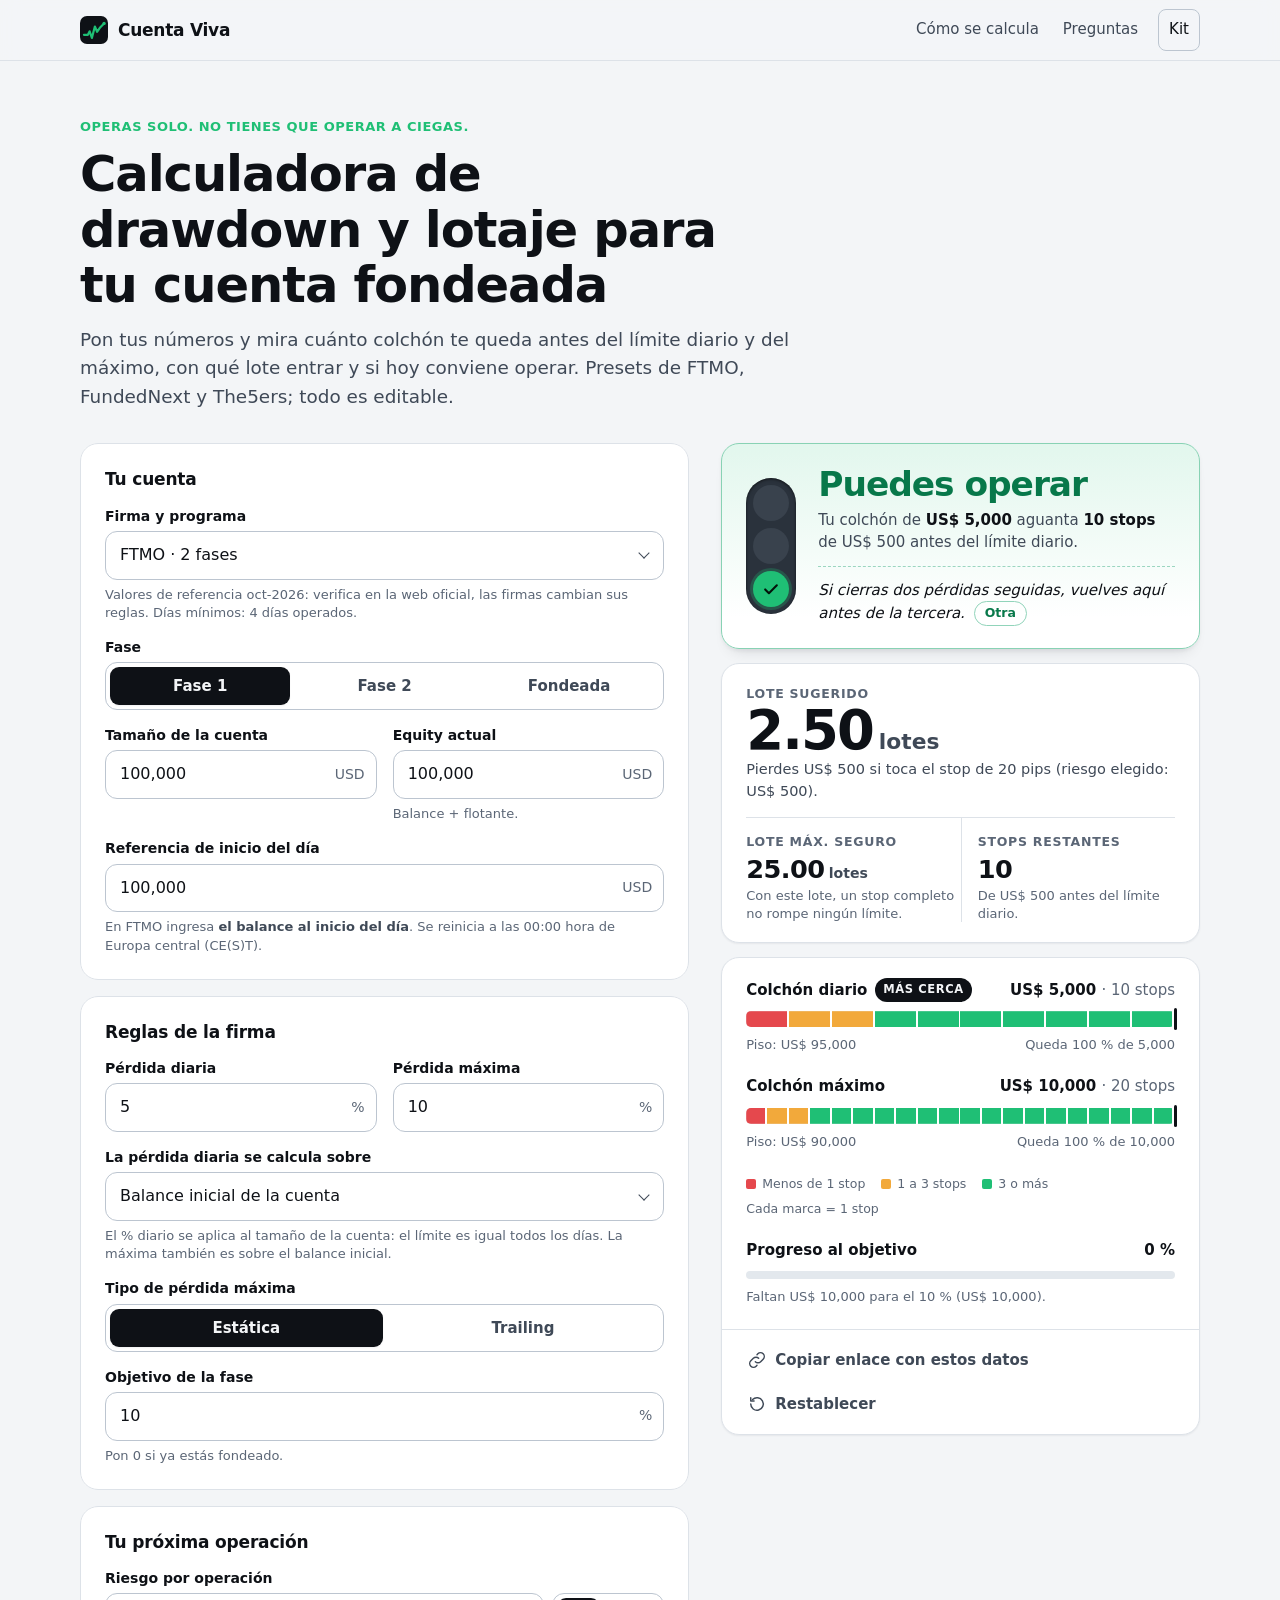
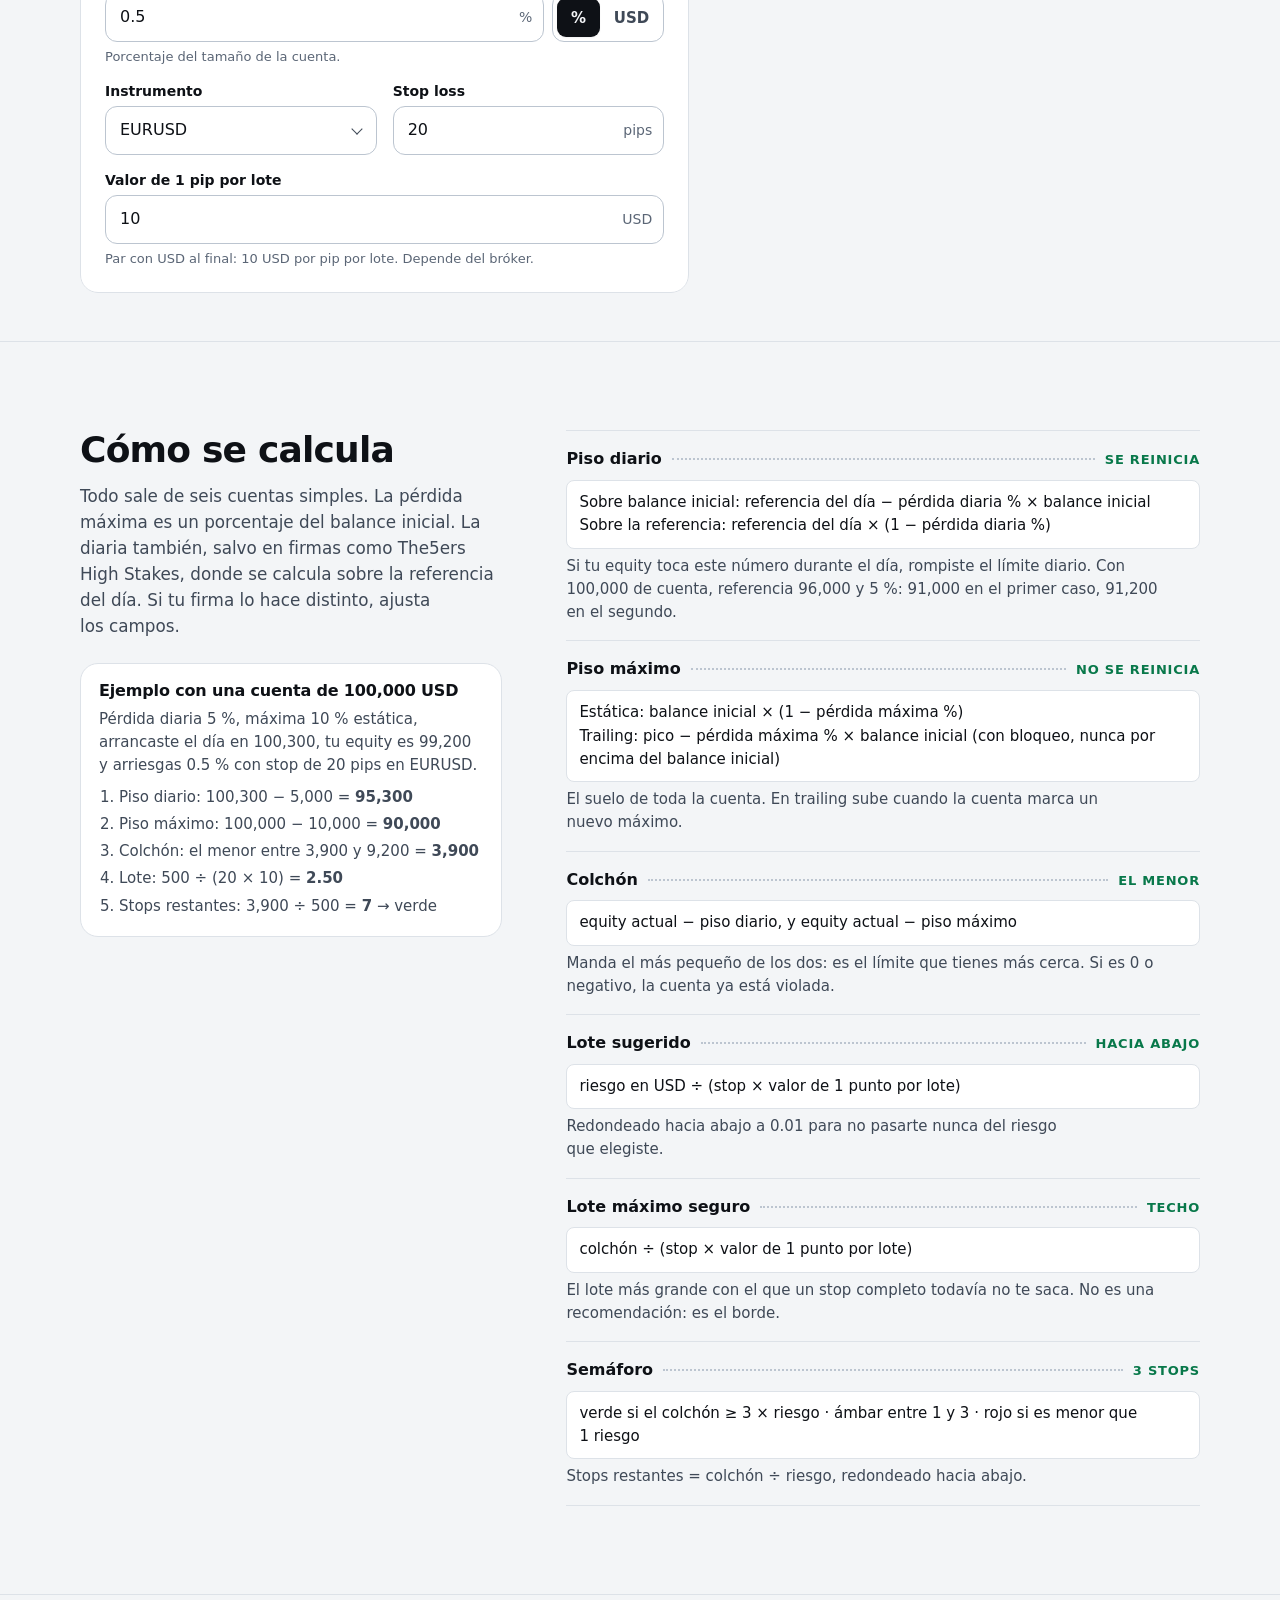
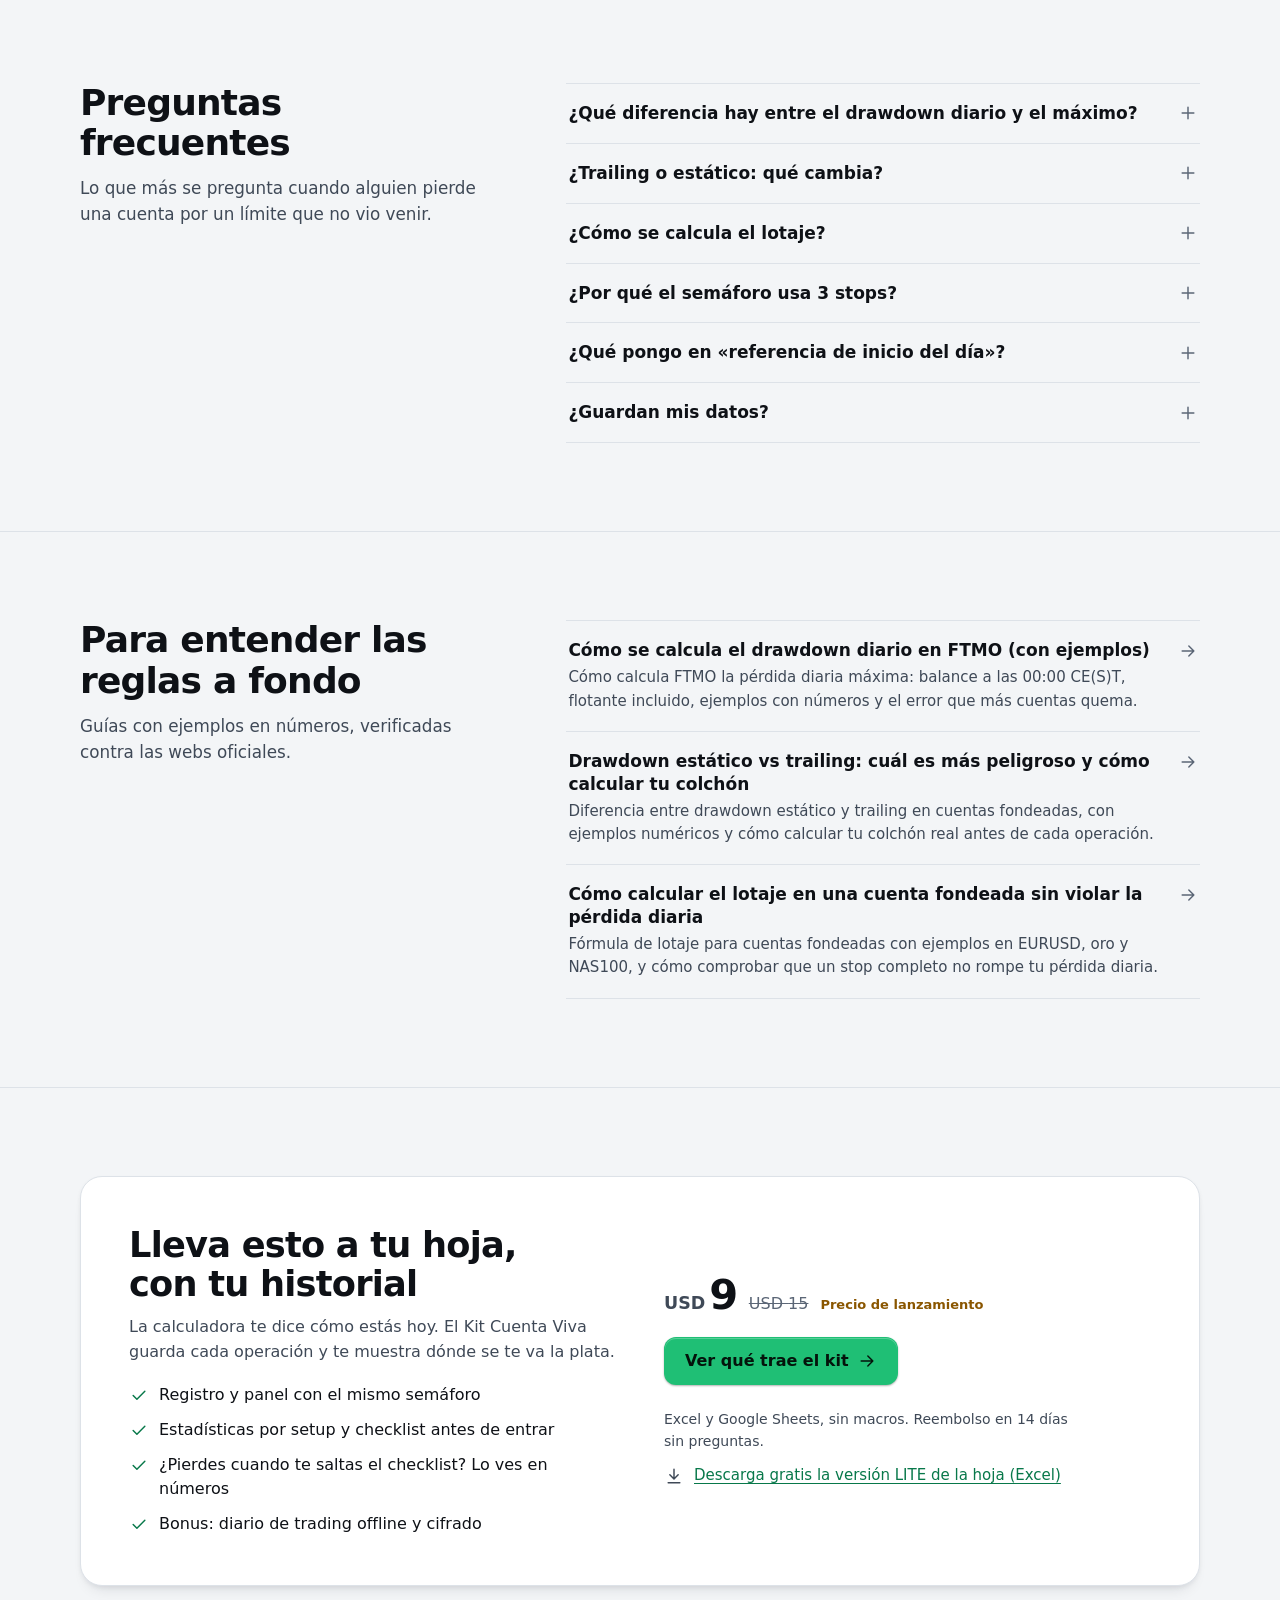
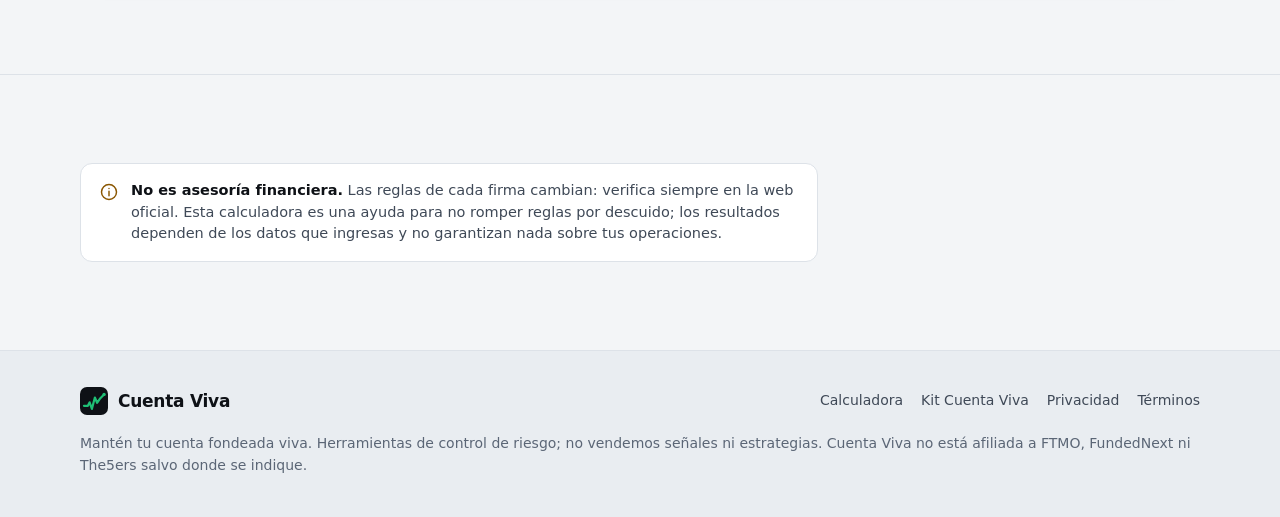
==== commit 3a79c7ac: "Companion voice in calculator; kit page rewritten around the solo trader Co-Authored-By: Claude Opus" ====
--- a/index.html
+++ b/index.html
@@ -113,6 +113,7 @@
 <main id="main">
   <div class="wrap">
     <section class="hero" aria-labelledby="titulo">
+      <p class="kicker">Operas solo. No tienes que operar a ciegas.</p>
       <h1 id="titulo">Calculadora de drawdown y lotaje para tu cuenta fondeada</h1>
       <p class="lede">Pon tus números y mira cuánto colchón te queda antes del límite diario y del máximo, con qué lote entrar y si hoy conviene operar. Presets de FTMO, FundedNext y The5ers; todo es editable.</p>
     </section>
@@ -285,6 +286,7 @@
           <div>
             <p class="signal-title" id="sig-title">Puedes operar</p>
             <p class="signal-msg" id="sig-msg">Calculando…</p>
+            <p class="signal-voice" id="sig-voice" hidden><span class="voice-text" id="sig-voice-text"></span> <button type="button" class="voice-next" id="sig-voice-next" aria-label="Ver otra frase del compañero">Otra</button></p>
           </div>
         </div>
 
@@ -466,7 +468,7 @@
     </div>
   </section>
 
-  <section class="section" id="kit" aria-labelledby="h-kit">
+  <section class="section" id="kit" aria-labelledby="h-kit" data-sell>
     <div class="wrap">
       <div class="cta-band">
         <div>
--- a/styles.css
+++ b/styles.css
@@ -481,3 +481,26 @@
 .articles a span { color: var(--text-2); font-size: 15px; max-width: 64ch; }
 .articles a:hover strong { color: var(--green-ink); }
 .articles a:hover strong .icon { transform: translateX(3px); color: var(--green-ink); }
+
+/* Voz del compañero (bajo el semáforo) */
+.kicker { font-size: 13px; font-weight: 650; letter-spacing: .04em; text-transform: uppercase; color: var(--green); margin-bottom: 10px; }
+.signal-voice { margin-top: 12px; padding-top: 12px; border-top: 1px dashed color-mix(in srgb, var(--c) 35%, var(--line)); color: var(--text); font-size: 15px; line-height: 1.5; font-style: italic; }
+.signal-voice .voice-next { font: inherit; font-style: normal; font-size: 12.5px; font-weight: 600; color: var(--ink); background: none; border: 1px solid color-mix(in srgb, var(--c) 40%, var(--line)); border-radius: 999px; padding: 2px 10px; margin-left: 4px; cursor: pointer; vertical-align: 1px; }
+.signal-voice .voice-next:hover { background: color-mix(in srgb, var(--c) 12%, transparent); }
+.signal-voice .voice-next:focus-visible { outline: 2px solid var(--ink); outline-offset: 2px; }
+/* En ROJO o cuenta violada no se vende nada */
+body.cv-pausa [data-sell], body.cv-pausa [data-affiliates] { display: none !important; }
+
+/* Kit: momentos, historia */
+.moments { display: grid; gap: 14px; margin-top: 22px; grid-template-columns: 1fr; }
+@media (min-width: 720px) { .moments { grid-template-columns: 1fr 1fr; } }
+.moment { padding: 18px 20px; border: 1px solid var(--line); border-radius: var(--r-lg); background: var(--surface); }
+.m-when { font-size: 12.5px; font-weight: 650; letter-spacing: .05em; text-transform: uppercase; color: var(--green); }
+.m-voice { margin-top: 8px; font-size: 1.15rem; font-style: italic; color: var(--text); line-height: 1.35; }
+.m-kit { margin-top: 10px; color: var(--text-2); font-size: 15px; line-height: 1.5; }
+.m-kit strong { color: var(--text); }
+.source-note { margin-top: 16px; font-size: 13.5px; color: var(--text-2); line-height: 1.5; }
+.source-note a { color: inherit; text-decoration: underline; }
+.story-text p + p { margin-top: 12px; }
+.story-text .family { margin-top: 20px; padding: 16px 18px; border-left: 3px solid var(--green); background: var(--surface); border-radius: 0 var(--r-lg) var(--r-lg) 0; }
+.story-text .family p + p { margin-top: 6px; }
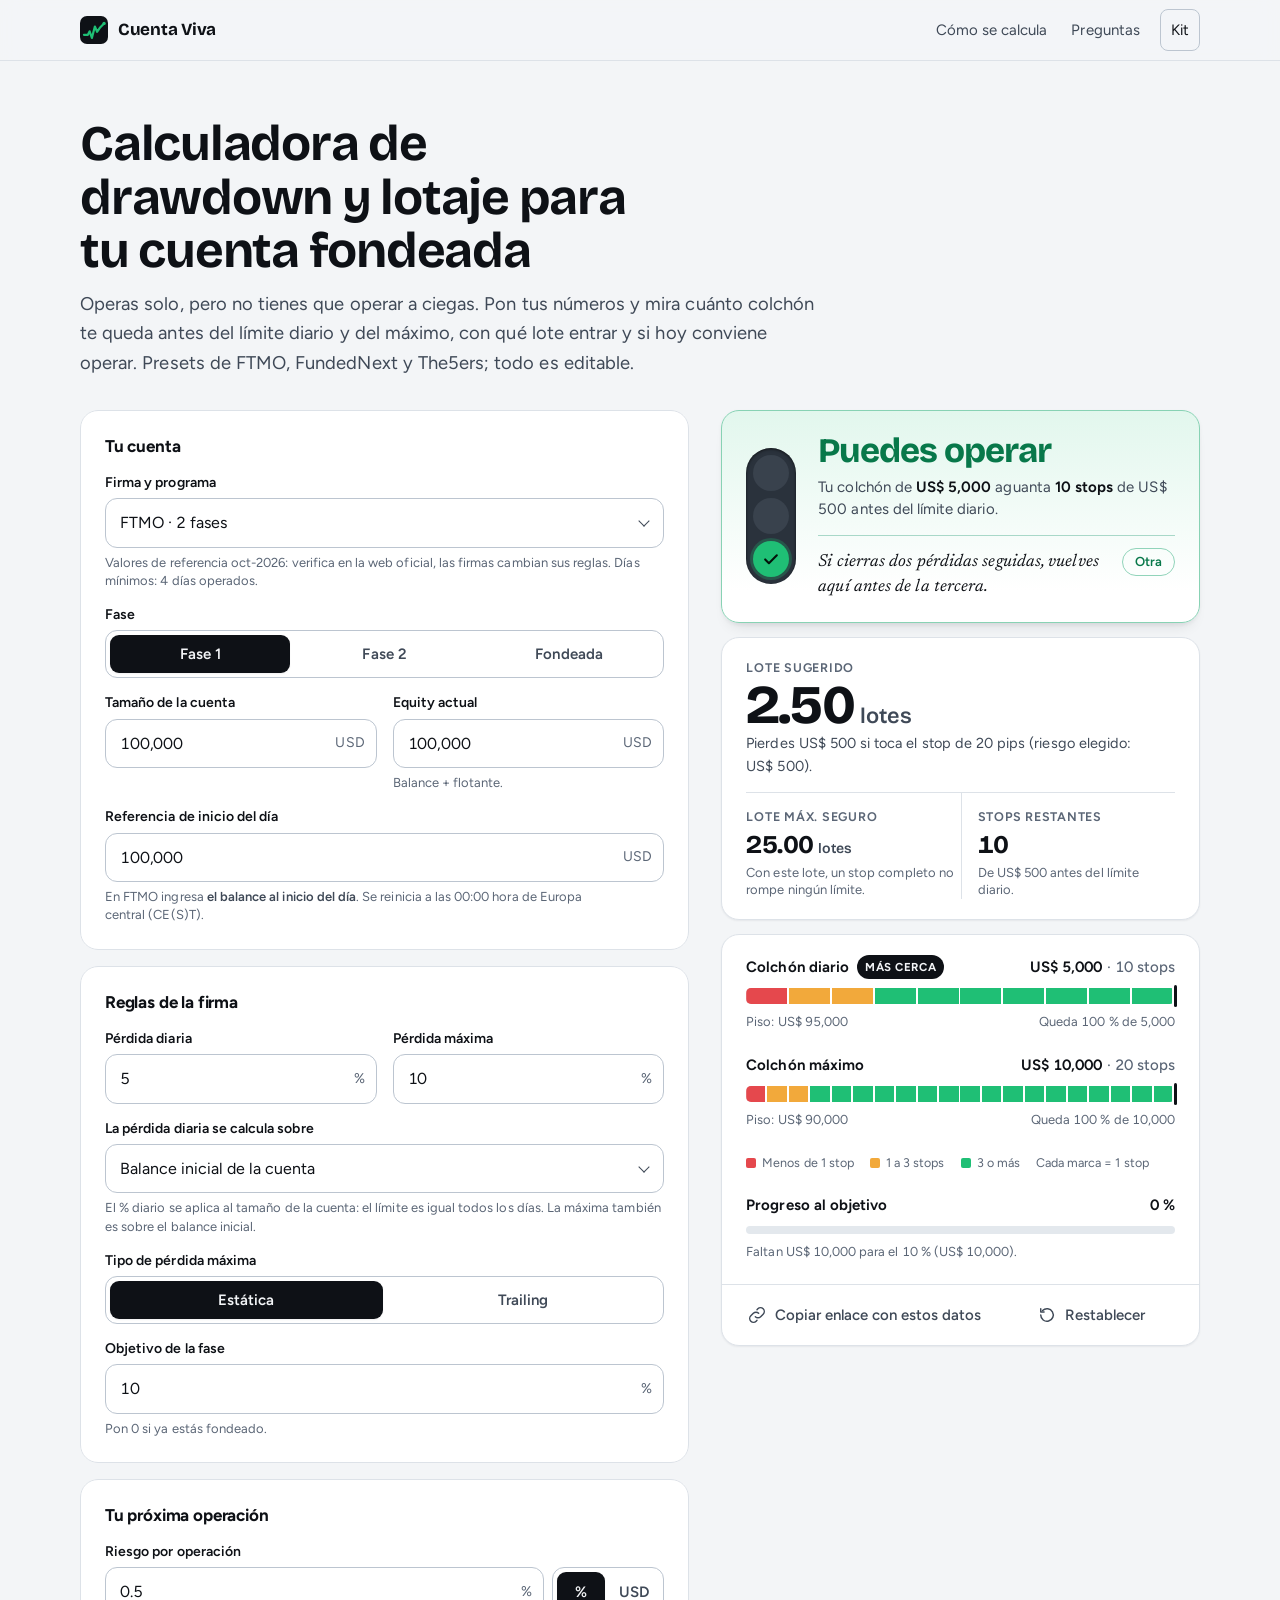
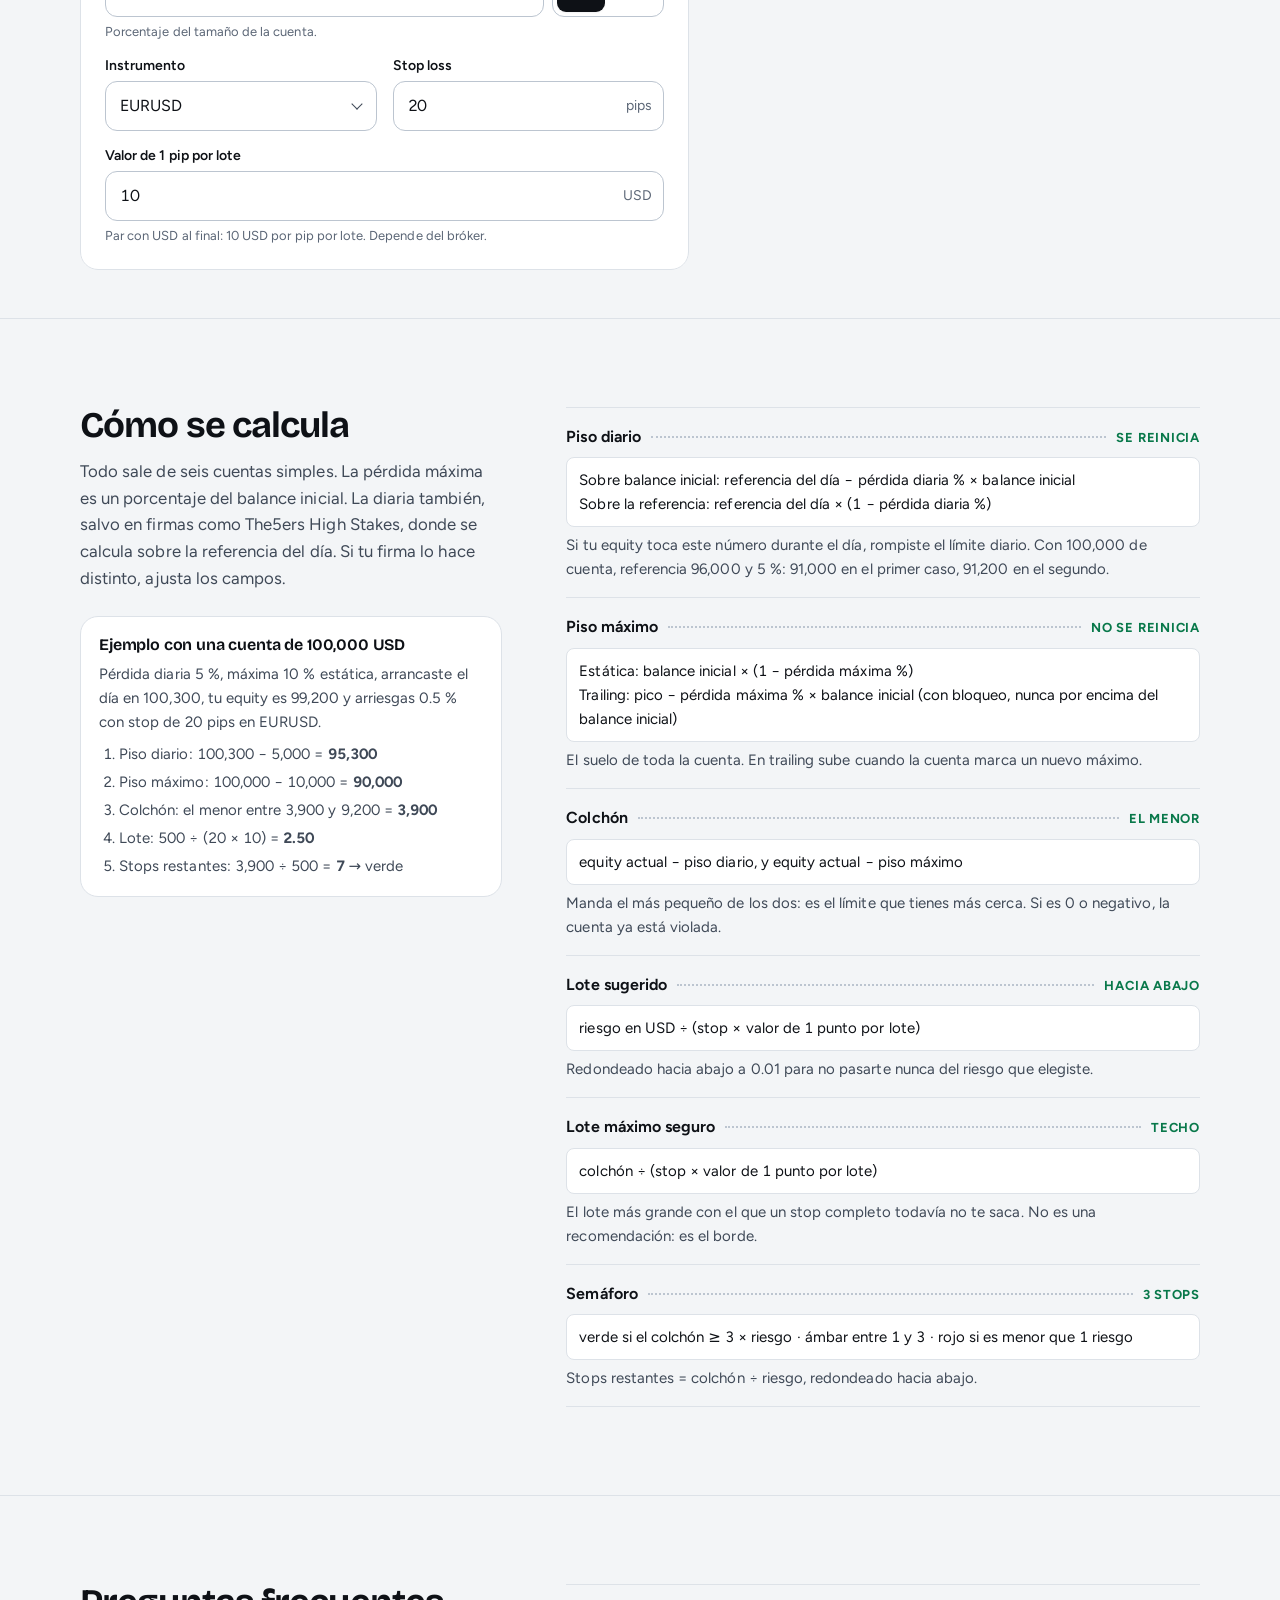
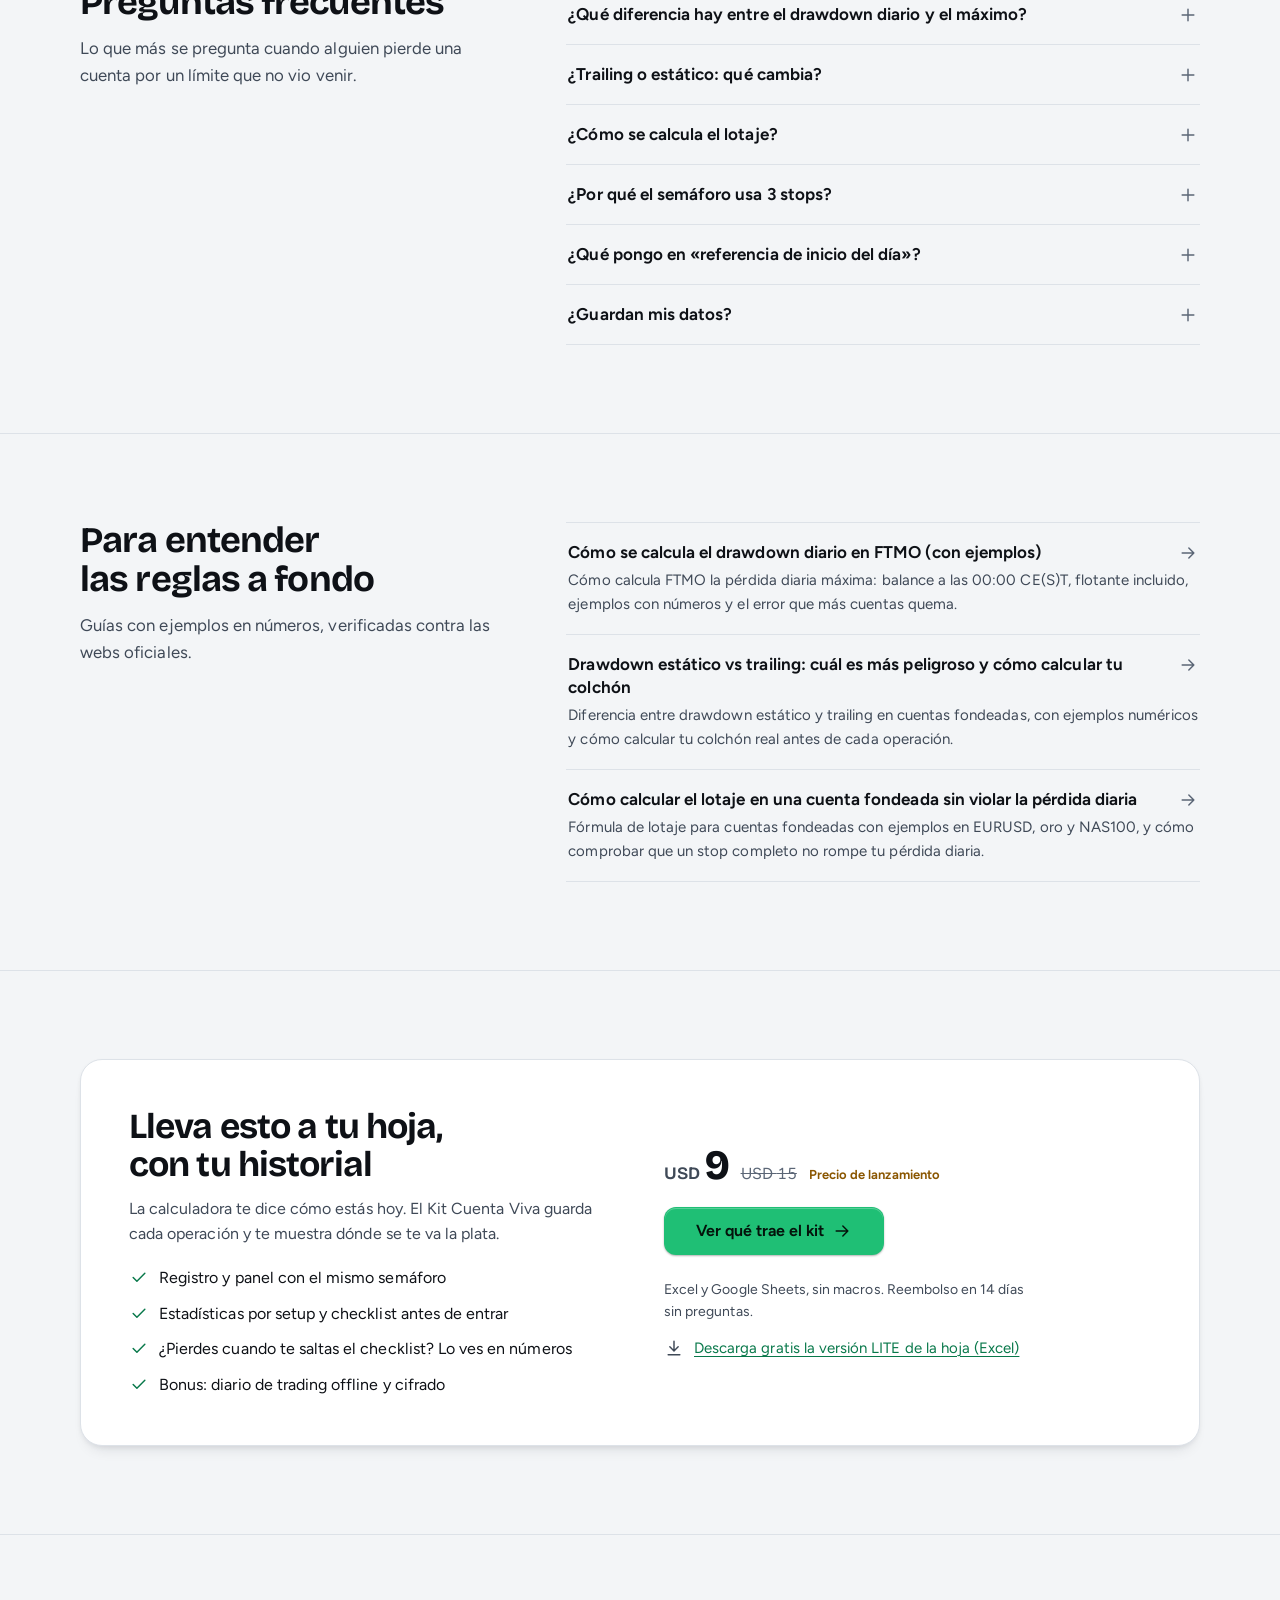
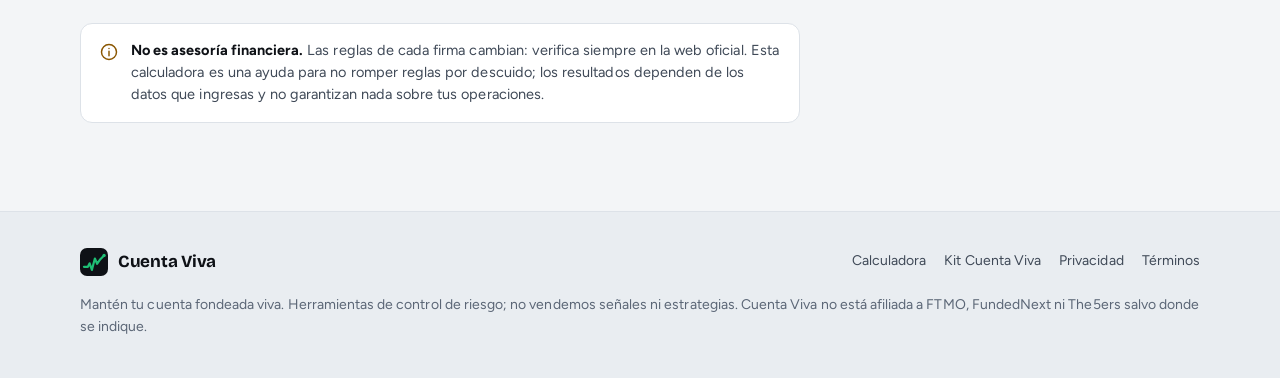
==== commit 0e9c4cbc: "Typography: Bricolage Grotesque display, Figtree text, Newsreader italic voice; moments as conversat" ====
--- a/index.html
+++ b/index.html
@@ -10,6 +10,8 @@
 <meta name="theme-color" content="#F3F5F7" media="(prefers-color-scheme: light)">
 <meta name="color-scheme" content="dark light">
 <link rel="icon" href="favicon.svg" type="image/svg+xml">
+<link rel="preload" href="fonts/figtree.woff2" as="font" type="font/woff2" crossorigin>
+<link rel="preload" href="fonts/bricolage.woff2" as="font" type="font/woff2" crossorigin>
 <link rel="stylesheet" href="styles.css">
 
 <meta property="og:type" content="website">
@@ -113,9 +115,8 @@
 <main id="main">
   <div class="wrap">
     <section class="hero" aria-labelledby="titulo">
-      <p class="kicker">Operas solo. No tienes que operar a ciegas.</p>
       <h1 id="titulo">Calculadora de drawdown y lotaje para tu cuenta fondeada</h1>
-      <p class="lede">Pon tus números y mira cuánto colchón te queda antes del límite diario y del máximo, con qué lote entrar y si hoy conviene operar. Presets de FTMO, FundedNext y The5ers; todo es editable.</p>
+      <p class="lede">Operas solo, pero no tienes que operar a ciegas. Pon tus números y mira cuánto colchón te queda antes del límite diario y del máximo, con qué lote entrar y si hoy conviene operar. Presets de FTMO, FundedNext y The5ers; todo es editable.</p>
     </section>
 
     <div class="calc" id="calculadora">
--- a/styles.css
+++ b/styles.css
@@ -1,3 +1,12 @@
+/* Tipografía: Bricolage Grotesque (títulos y cifras grandes), Figtree (texto e interfaz),
+   Newsreader itálica (la voz humana: compañero y voz interior). Todas OFL, servidas desde /fonts. */
+@font-face { font-family: "Figtree"; src: url("fonts/figtree.woff2") format("woff2"); font-weight: 300 900; font-style: normal; font-display: swap; }
+@font-face { font-family: "Bricolage Grotesque"; src: url("fonts/bricolage.woff2") format("woff2"); font-weight: 200 800; font-style: normal; font-display: swap; }
+@font-face { font-family: "Newsreader"; src: url("fonts/newsreader-italic.woff2") format("woff2"); font-weight: 400; font-style: italic; font-display: swap; }
+/* Fallbacks con métricas parecidas para evitar saltos al cargar */
+@font-face { font-family: "Figtree Fallback"; src: local("Segoe UI"), local("Roboto"), local("Arial"); size-adjust: 101%; ascent-override: 95%; descent-override: 25%; }
+@font-face { font-family: "Bricolage Fallback"; src: local("Segoe UI Semibold"), local("Roboto"), local("Arial"); size-adjust: 98%; ascent-override: 92%; descent-override: 26%; }
+
 /* Cuenta Viva — estilos. Sin dependencias. Oscuro por defecto, claro según el sistema. */
 
 :root {
@@ -29,8 +38,9 @@
   --shadow-1: 0 1px 2px rgba(0, 0, 0, .35);
   --shadow-2: 0 2px 4px rgba(0, 0, 0, .3), 0 10px 16px -10px rgba(0, 0, 0, .55);
 
-  --font: ui-sans-serif, system-ui, -apple-system, "Segoe UI", Roboto, "Helvetica Neue", Arial, "Noto Sans", sans-serif;
-  --font-num: ui-sans-serif, system-ui, -apple-system, "Segoe UI", Roboto, "Helvetica Neue", Arial, sans-serif;
+  --font: "Figtree", "Figtree Fallback", ui-sans-serif, system-ui, sans-serif;
+  --font-display: "Bricolage Grotesque", "Bricolage Fallback", ui-sans-serif, system-ui, sans-serif;
+  --font-voice: "Newsreader", Georgia, "Times New Roman", serif;
   --mono: ui-monospace, "SF Mono", "Cascadia Mono", "Segoe UI Mono", Consolas, monospace;
 
   --r-sm: 8px;
@@ -76,7 +86,9 @@
   color: var(--text);
   font-family: var(--font);
   font-size: 16px;
-  line-height: 1.55;
+  line-height: 1.6;
+  letter-spacing: 0.003em;
+  font-kerning: normal;
   -webkit-font-smoothing: antialiased;
   -moz-osx-font-smoothing: grayscale;
   caret-color: var(--green);
@@ -85,7 +97,8 @@
 }
 ::selection { background: color-mix(in srgb, var(--green) 35%, transparent); color: var(--text); }
 img, svg { display: block; max-width: 100%; }
-h1, h2, h3 { line-height: 1.12; letter-spacing: -0.022em; margin: 0; text-wrap: balance; font-weight: 720; }
+h1, h2, h3 { font-family: var(--font-display); line-height: 1.08; letter-spacing: -0.025em; margin: 0; text-wrap: balance; font-weight: 700; }
+h3 { line-height: 1.2; letter-spacing: -0.012em; font-weight: 650; }
 p { margin: 0; text-wrap: pretty; }
 a { color: var(--green-ink); text-underline-offset: .2em; text-decoration-thickness: 1px; }
 a:hover { text-decoration-thickness: 2px; }
@@ -105,7 +118,7 @@
 /* ---------- Header ---------- */
 .site-header { position: sticky; top: 0; z-index: 20; background: color-mix(in srgb, var(--bg) 88%, transparent); backdrop-filter: saturate(1.4) blur(10px); -webkit-backdrop-filter: saturate(1.4) blur(10px); border-bottom: 1px solid var(--line); }
 .site-header .wrap { display: flex; align-items: center; justify-content: space-between; gap: 16px; height: 60px; }
-.brand { display: inline-flex; align-items: center; gap: 10px; color: var(--text); text-decoration: none; font-weight: 720; letter-spacing: -0.015em; font-size: 17px; }
+.brand { font-family: var(--font-display); display: inline-flex; align-items: center; gap: 10px; color: var(--text); text-decoration: none; font-weight: 720; letter-spacing: -0.015em; font-size: 17px; }
 .brand svg { width: 28px; height: 28px; }
 .nav { display: flex; align-items: center; gap: 4px; }
 .nav a { color: var(--text-2); text-decoration: none; font-size: 15px; padding: 8px 10px; border-radius: var(--r-sm); }
@@ -218,7 +231,7 @@
 .lamp .l-verde.on { background: var(--green); color: #03130A; box-shadow: 0 0 0 3px color-mix(in srgb, var(--green) 25%, transparent); }
 @media (min-width: 640px) { .lamp span { width: 36px; height: 36px; } .lamp span svg { width: 20px; height: 20px; } }
 
-.signal-title { font-size: clamp(1.6rem, 1.3rem + 1.4vw, 2.15rem); font-weight: 760; letter-spacing: -0.03em; line-height: 1.05; color: var(--ink); }
+.signal-title { font-family: var(--font-display); font-size: clamp(1.6rem, 1.3rem + 1.4vw, 2.15rem); font-weight: 760; letter-spacing: -0.03em; line-height: 1.05; color: var(--ink); }
 .signal-msg { margin-top: 8px; color: var(--text-2); font-size: 15px; line-height: 1.45; }
 .signal-msg strong { color: var(--text); font-weight: 650; }
 
@@ -227,13 +240,13 @@
 @media (min-width: 640px) { .lot { padding: 20px 24px; } }
 .lot-main { display: flex; align-items: baseline; justify-content: space-between; gap: 12px; flex-wrap: wrap; }
 .metric-label { font-size: 12.5px; font-weight: 650; letter-spacing: .06em; text-transform: uppercase; color: var(--text-3); }
-.lot-value { font-size: clamp(2.5rem, 2rem + 2.2vw, 3.4rem); font-weight: 760; letter-spacing: -0.035em; line-height: 1; font-variant-numeric: tabular-nums; }
+.lot-value { font-family: var(--font-display); font-size: clamp(2.5rem, 2rem + 2.2vw, 3.4rem); font-weight: 760; letter-spacing: -0.035em; line-height: 1; font-variant-numeric: tabular-nums; }
 .lot-value small { font-size: .4em; font-weight: 600; letter-spacing: 0; color: var(--text-2); margin-left: 6px; }
 .lot-sub { color: var(--text-2); font-size: 14.5px; }
 .metrics { display: grid; grid-template-columns: repeat(2, minmax(0, 1fr)); border-top: 1px solid var(--line); }
 .metric { padding: 14px 0 0; display: grid; gap: 4px; }
 .metric + .metric { padding-left: 16px; border-left: 1px solid var(--line); }
-.metric-value { font-size: 1.6rem; font-weight: 720; letter-spacing: -0.02em; font-variant-numeric: tabular-nums; line-height: 1.1; }
+.metric-value { font-family: var(--font-display); font-size: 1.6rem; font-weight: 720; letter-spacing: -0.02em; font-variant-numeric: tabular-nums; line-height: 1.1; }
 .metric-value small { font-size: .55em; color: var(--text-2); font-weight: 600; letter-spacing: 0; margin-left: 4px; }
 .metric-note { font-size: 13px; color: var(--text-3); line-height: 1.35; }
 
@@ -334,7 +347,7 @@
 .ticks-list li { display: flex; gap: 10px; align-items: flex-start; color: var(--text); }
 .ticks-list .icon { color: var(--green-ink); margin-top: 2px; }
 .price { display: flex; align-items: baseline; gap: 12px; flex-wrap: wrap; }
-.price .now { font-size: 2.6rem; font-weight: 760; letter-spacing: -0.035em; font-variant-numeric: tabular-nums; line-height: 1; }
+.price .now { font-family: var(--font-display); font-size: 2.6rem; font-weight: 760; letter-spacing: -0.035em; font-variant-numeric: tabular-nums; line-height: 1; }
 .price .now small { font-size: .42em; color: var(--text-2); font-weight: 650; margin-right: 4px; letter-spacing: 0; }
 .price .was { color: var(--text-3); text-decoration: line-through; font-variant-numeric: tabular-nums; }
 .price .tag-launch { font-size: 13px; font-weight: 650; color: var(--amber-ink); }
@@ -483,24 +496,39 @@
 .articles a:hover strong .icon { transform: translateX(3px); color: var(--green-ink); }
 
 /* Voz del compañero (bajo el semáforo) */
-.kicker { font-size: 13px; font-weight: 650; letter-spacing: .04em; text-transform: uppercase; color: var(--green); margin-bottom: 10px; }
-.signal-voice { margin-top: 12px; padding-top: 12px; border-top: 1px dashed color-mix(in srgb, var(--c) 35%, var(--line)); color: var(--text); font-size: 15px; line-height: 1.5; font-style: italic; }
-.signal-voice .voice-next { font: inherit; font-style: normal; font-size: 12.5px; font-weight: 600; color: var(--ink); background: none; border: 1px solid color-mix(in srgb, var(--c) 40%, var(--line)); border-radius: 999px; padding: 2px 10px; margin-left: 4px; cursor: pointer; vertical-align: 1px; }
+.signal-voice { margin-top: 14px; padding-top: 12px; border-top: 1px solid color-mix(in srgb, var(--c) 28%, var(--line)); display: flex; gap: 10px; align-items: baseline; flex-wrap: wrap; }
+.signal-voice .voice-text { flex: 1 1 22ch; font-family: var(--font-voice); font-style: italic; font-size: 1.08rem; line-height: 1.45; color: var(--text); letter-spacing: 0.005em; }
+.signal-voice .voice-next { flex: none; font: inherit; font-size: 13px; font-weight: 600; color: var(--ink); background: none; border: 1px solid color-mix(in srgb, var(--c) 40%, var(--line)); border-radius: 999px; padding: 3px 12px; cursor: pointer; }
 .signal-voice .voice-next:hover { background: color-mix(in srgb, var(--c) 12%, transparent); }
 .signal-voice .voice-next:focus-visible { outline: 2px solid var(--ink); outline-offset: 2px; }
 /* En ROJO o cuenta violada no se vende nada */
 body.cv-pausa [data-sell], body.cv-pausa [data-affiliates] { display: none !important; }
 
-/* Kit: momentos, historia */
-.moments { display: grid; gap: 14px; margin-top: 22px; grid-template-columns: 1fr; }
-@media (min-width: 720px) { .moments { grid-template-columns: 1fr 1fr; } }
-.moment { padding: 18px 20px; border: 1px solid var(--line); border-radius: var(--r-lg); background: var(--surface); }
-.m-when { font-size: 12.5px; font-weight: 650; letter-spacing: .05em; text-transform: uppercase; color: var(--green); }
-.m-voice { margin-top: 8px; font-size: 1.15rem; font-style: italic; color: var(--text); line-height: 1.35; }
-.m-kit { margin-top: 10px; color: var(--text-2); font-size: 15px; line-height: 1.5; }
-.m-kit strong { color: var(--text); }
-.source-note { margin-top: 16px; font-size: 13.5px; color: var(--text-2); line-height: 1.5; }
-.source-note a { color: inherit; text-decoration: underline; }
-.story-text p + p { margin-top: 12px; }
-.story-text .family { margin-top: 20px; padding: 16px 18px; border-left: 3px solid var(--green); background: var(--surface); border-radius: 0 var(--r-lg) var(--r-lg) 0; }
-.story-text .family p + p { margin-top: 6px; }
+/* Kit: los momentos como una conversación (voz interior → respuesta del Kit) */
+.moments { margin-top: 28px; border-top: 1px solid var(--line); }
+.moment { display: grid; gap: 6px 32px; padding: 22px 0; border-bottom: 1px solid var(--line); }
+@media (min-width: 760px) { .moment { grid-template-columns: 11rem 1fr 1fr; align-items: baseline; padding: 26px 0; } }
+.m-when { font-size: 14px; font-weight: 650; color: var(--green-ink); letter-spacing: 0; }
+.m-voice { font-family: var(--font-voice); font-style: italic; font-size: clamp(1.25rem, 1.1rem + .6vw, 1.55rem); line-height: 1.3; color: var(--text); }
+.m-kit { color: var(--text-2); font-size: 15.5px; line-height: 1.55; max-width: 46ch; }
+.m-kit strong { color: var(--text); font-weight: 650; }
+.source-note { margin-top: 18px; font-size: 13.5px; color: var(--text-3); line-height: 1.55; max-width: 72ch; }
+.source-note a { color: var(--text-2); text-decoration: underline; text-underline-offset: 3px; }
+
+/* Historia */
+.story-text { font-size: 1.06rem; line-height: 1.65; max-width: 62ch; }
+.story-text p + p { margin-top: 14px; }
+.story-text .family { margin-top: 24px; padding: 18px 20px; border: 1px solid color-mix(in srgb, var(--green) 30%, var(--line)); background: color-mix(in srgb, var(--green) 6%, var(--surface)); border-radius: var(--r-lg); font-size: 15.5px; }
+.story-text .family .m-when { margin-bottom: 6px; }
+
+/* Superficies del navegador con la paleta */
+::selection { background: color-mix(in srgb, var(--green) 35%, transparent); color: var(--text); }
+html { caret-color: var(--green); accent-color: var(--green); }
+
+/* Campos con unidad en pantallas angostas: que el número completo quepa */
+.control input { letter-spacing: -0.01em; }
+@media (max-width: 420px) {
+  .control input, .control select { padding-left: 11px; }
+  .control .unit { right: 9px; font-size: 12.5px; }
+  .control.has-unit input { padding-right: 40px; }
+}
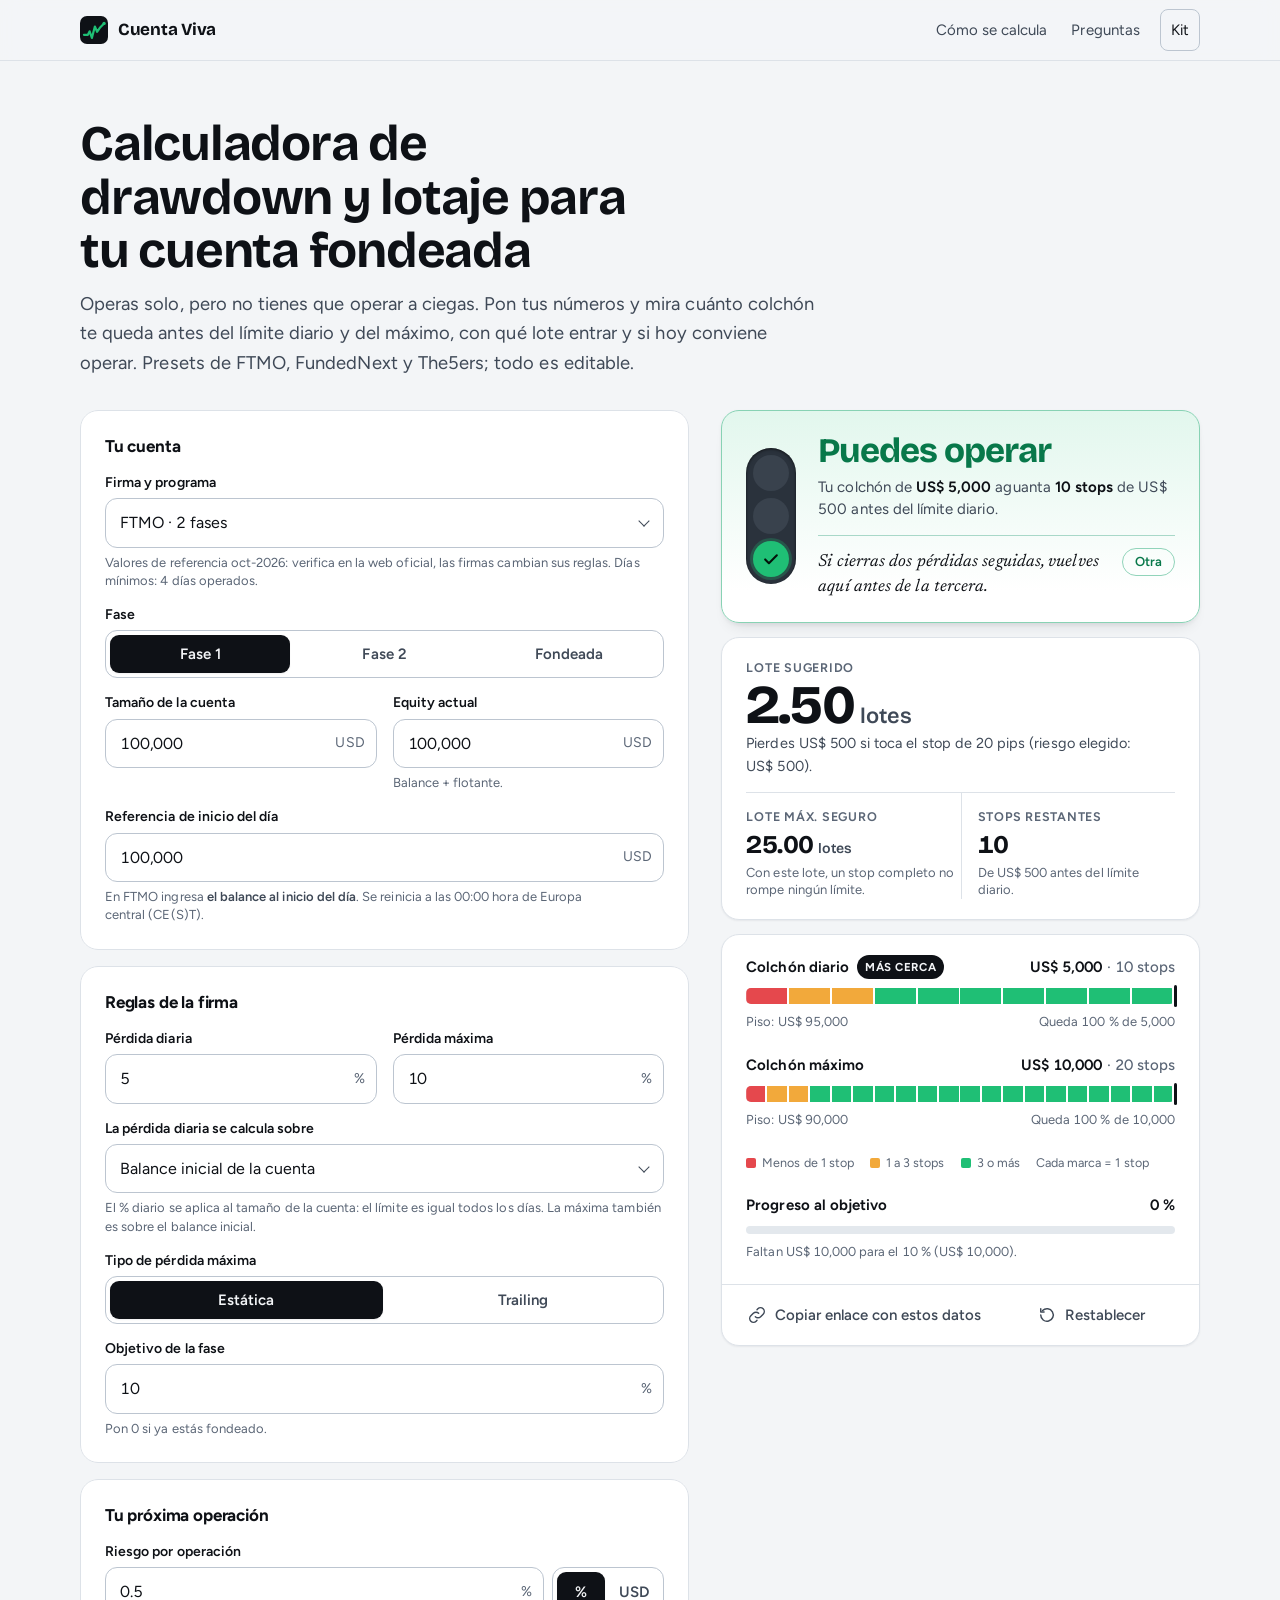
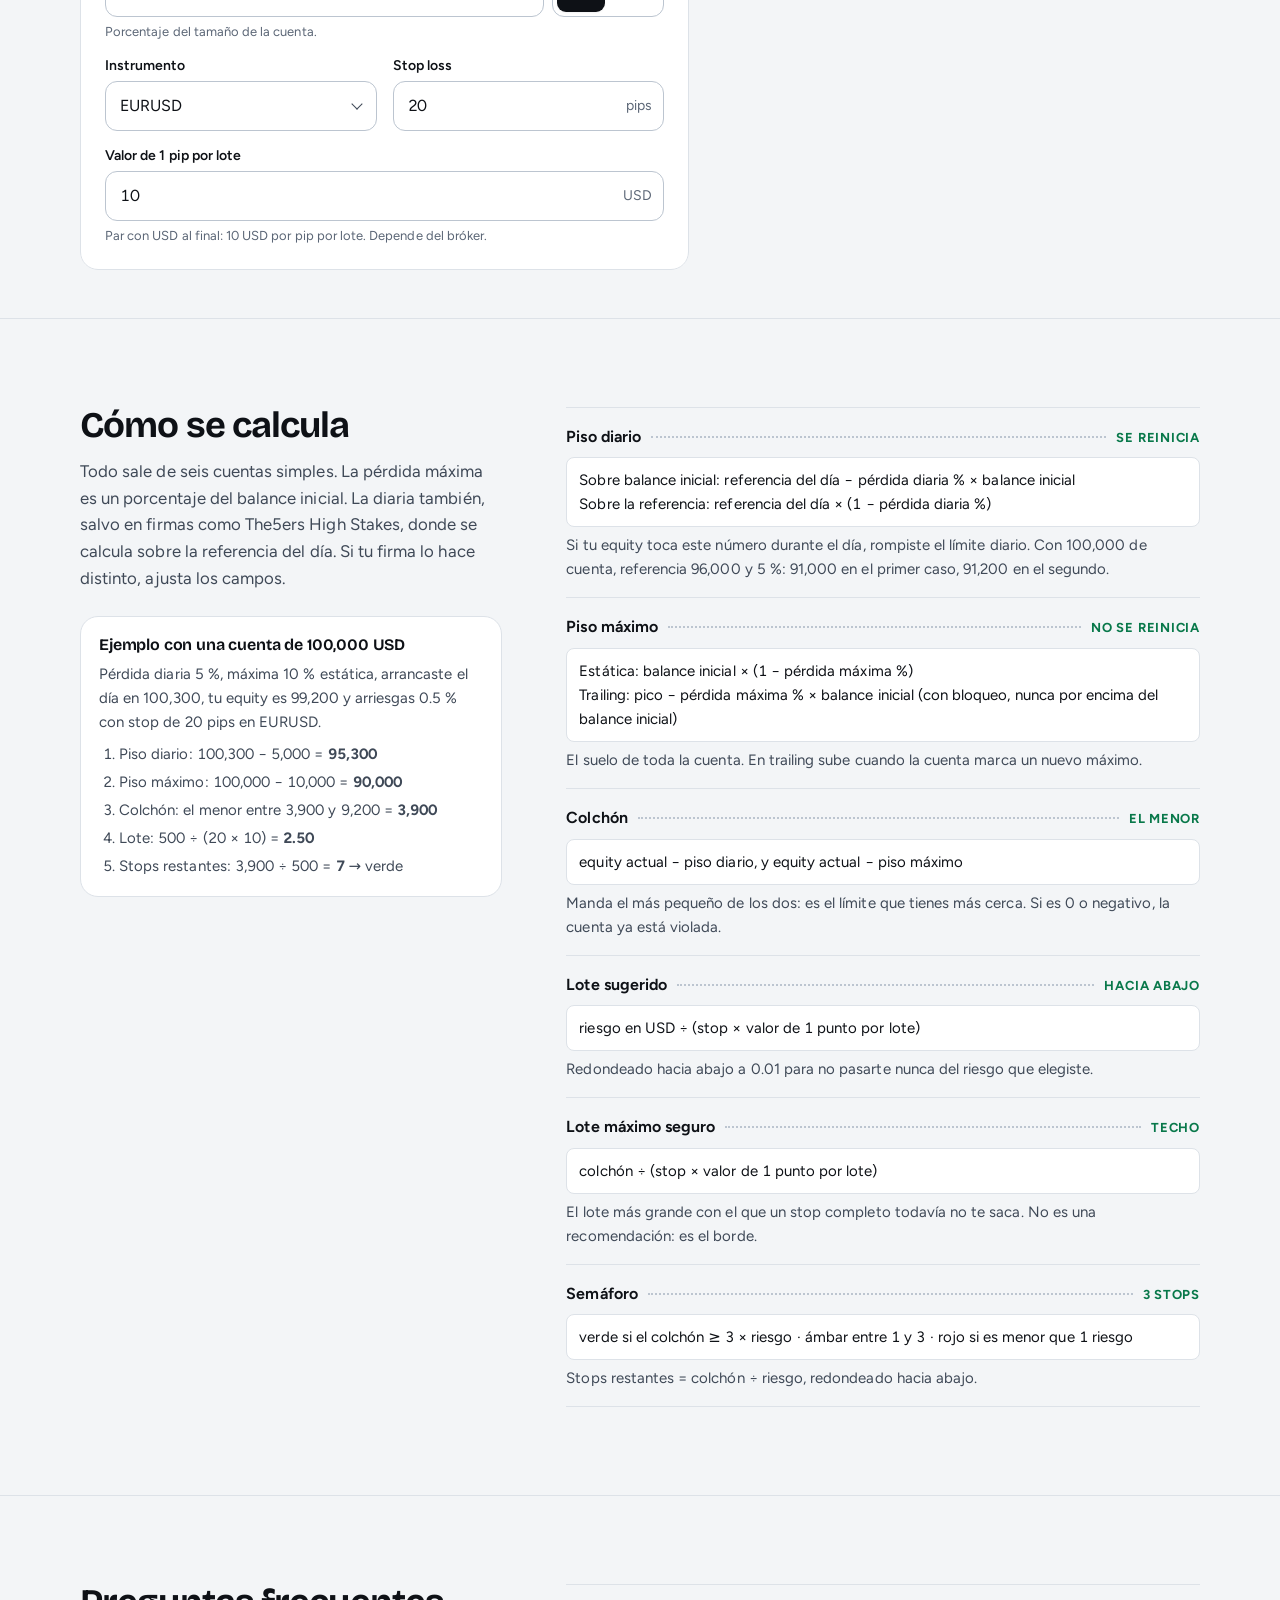
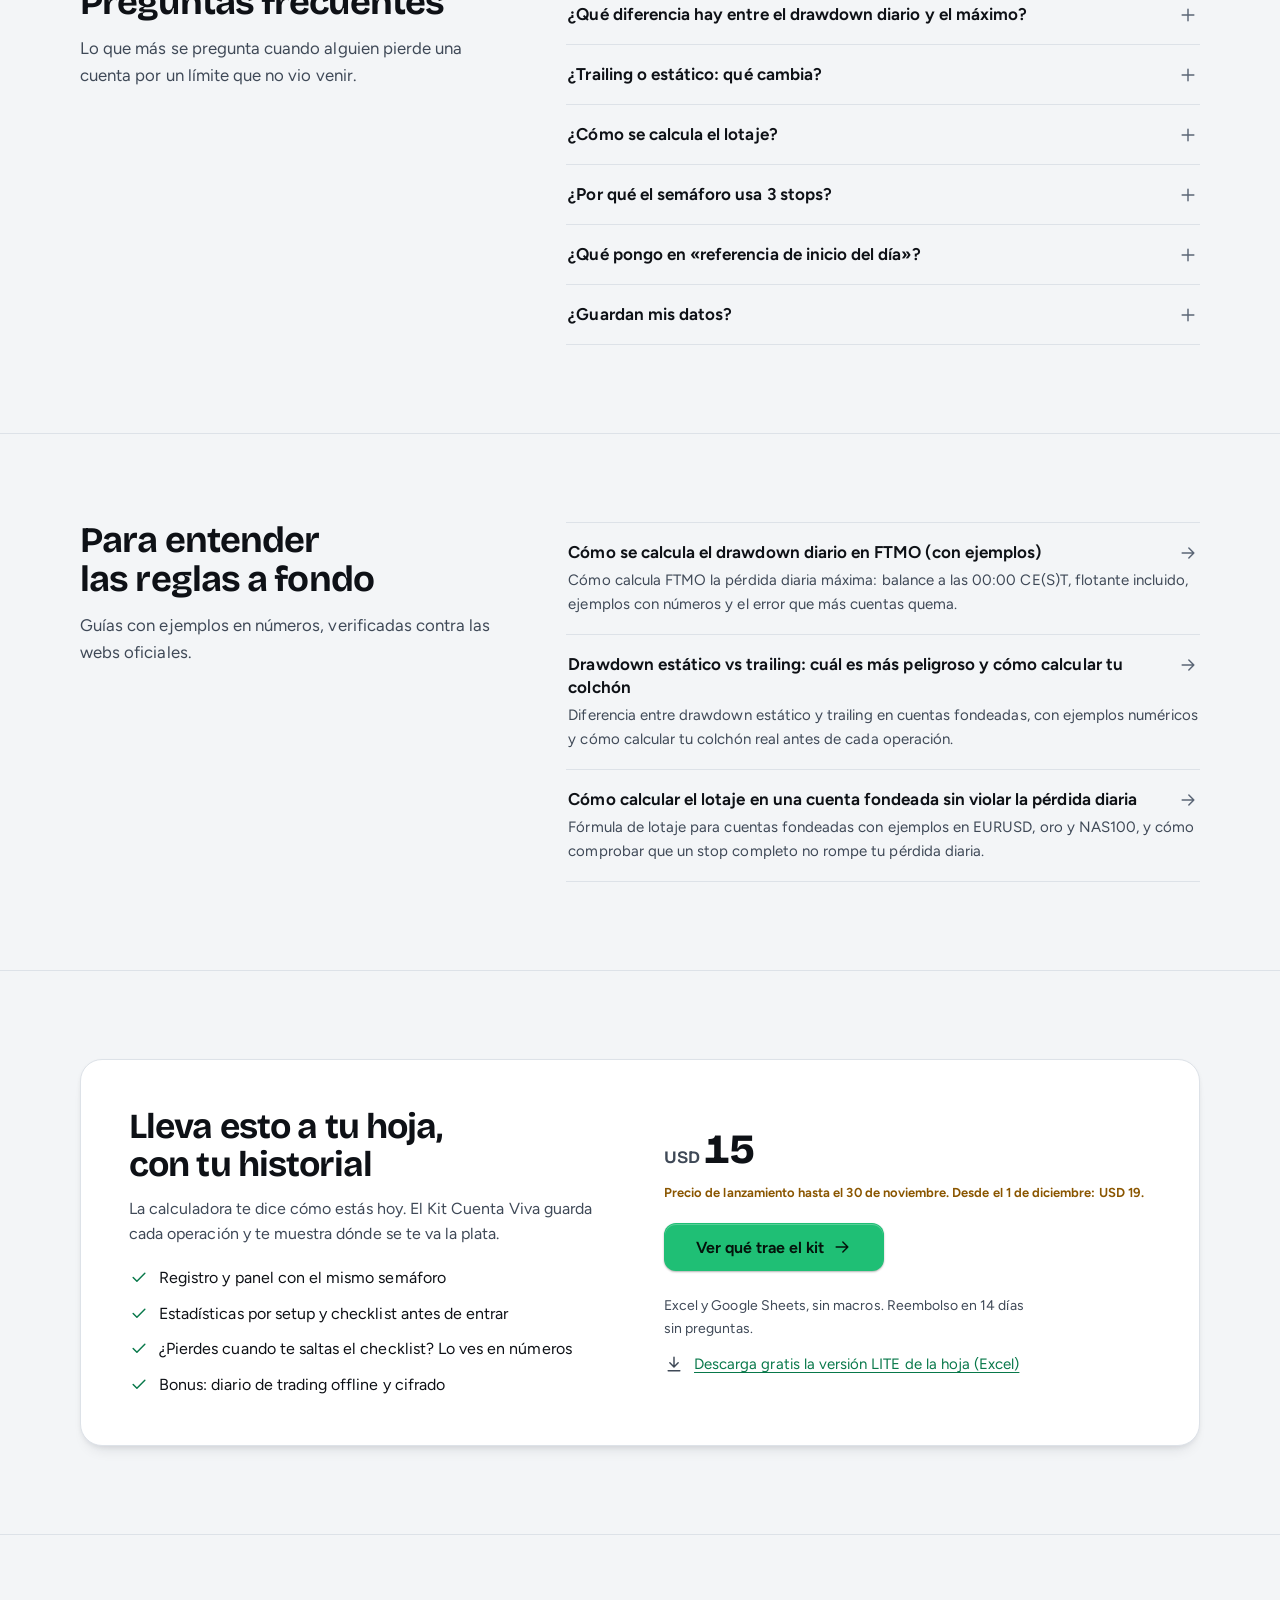
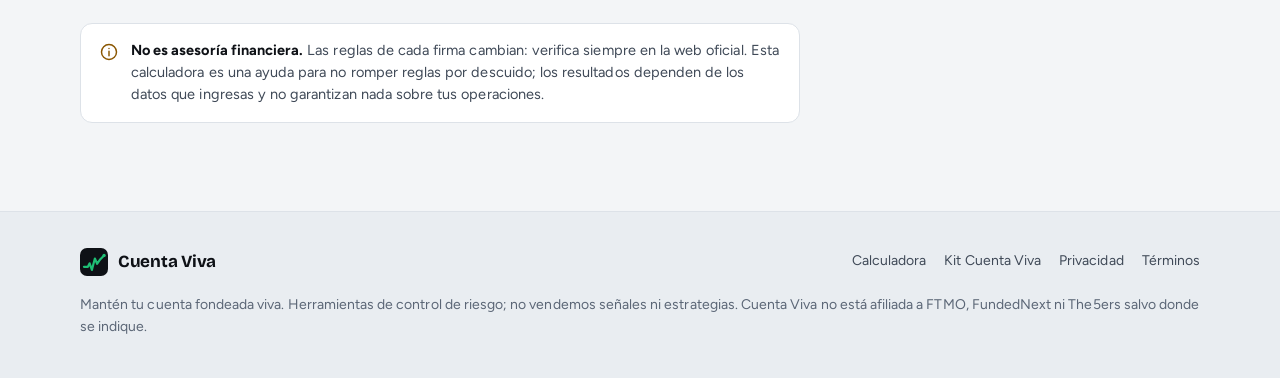
==== commit 7a91901f: "Pricing: USD 15 launch until Nov 30, then USD 19; remove fictitious strikethrough Co-Authored-By: Cl" ====
--- a/index.html
+++ b/index.html
@@ -483,7 +483,7 @@
           </ul>
         </div>
         <div>
-          <div class="price"><span class="now"><small>USD</small><span data-price-launch>9</span></span><span class="was">USD <span data-price-regular>15</span></span><span class="tag-launch">Precio de lanzamiento</span></div>
+          <div class="price"><span class="now"><small>USD</small><span data-price-launch>15</span></span><span class="tag-launch">Precio de lanzamiento hasta el 30 de noviembre. Desde el 1 de diciembre: USD <span data-price-regular>19</span>.</span></div>
           <div class="buy">
             <a class="btn btn-primary" href="kit.html">Ver qué trae el kit<svg class="icon" aria-hidden="true"><use href="#i-arrow"/></svg></a>
             <p class="buy-note">Excel y Google Sheets, sin macros. Reembolso en 14 días sin preguntas.</p>
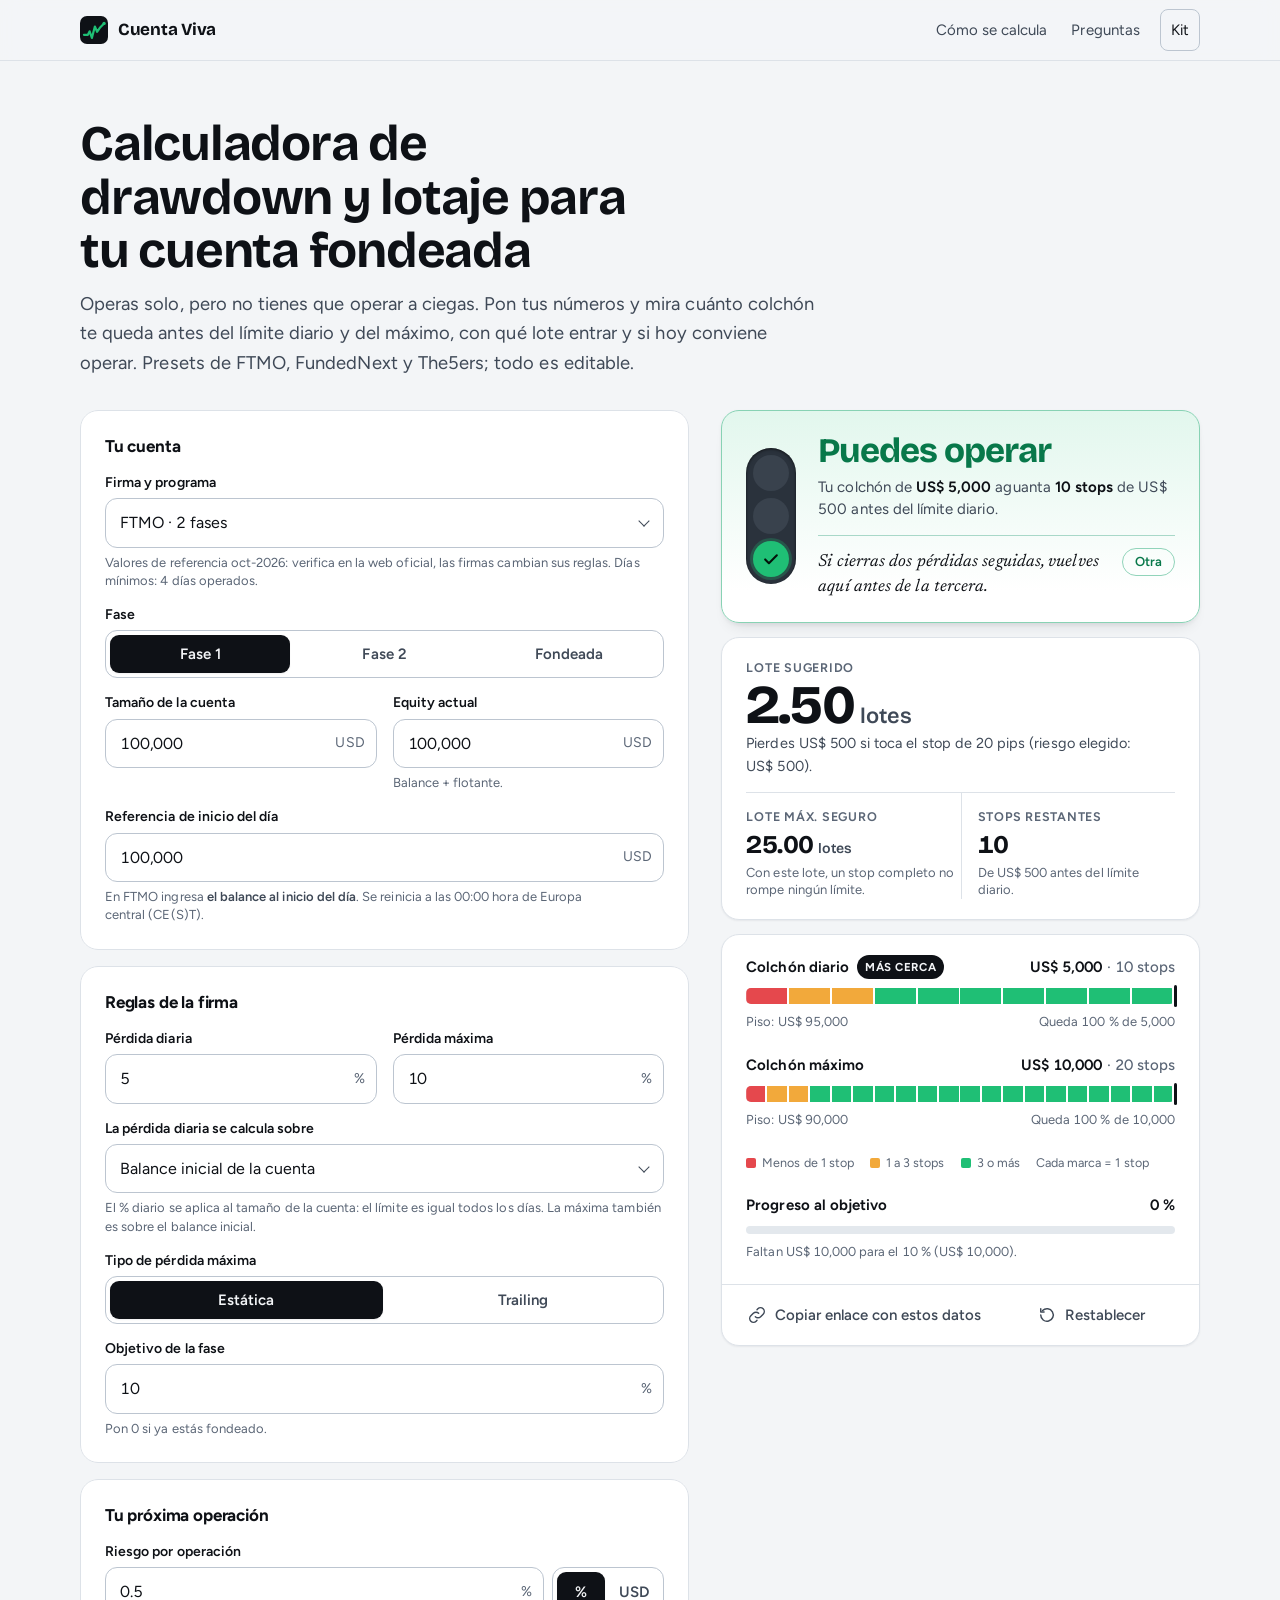
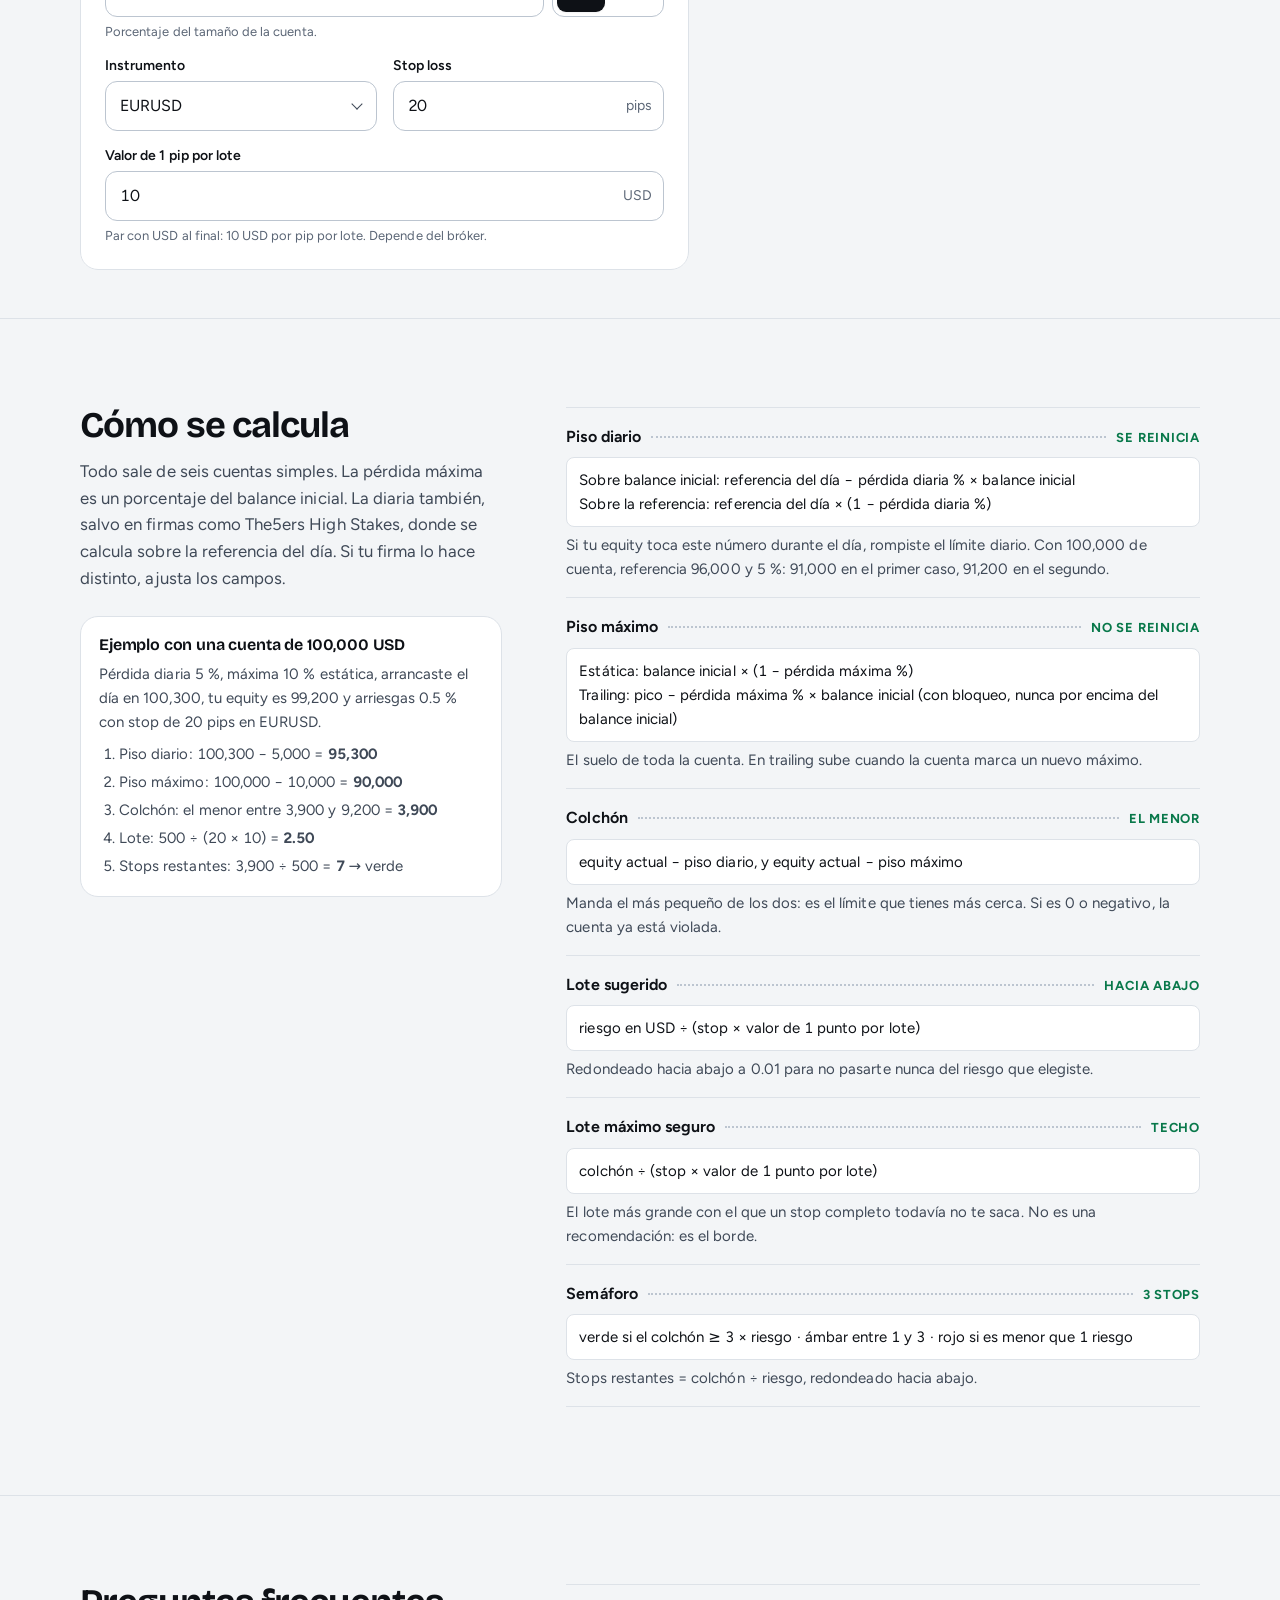
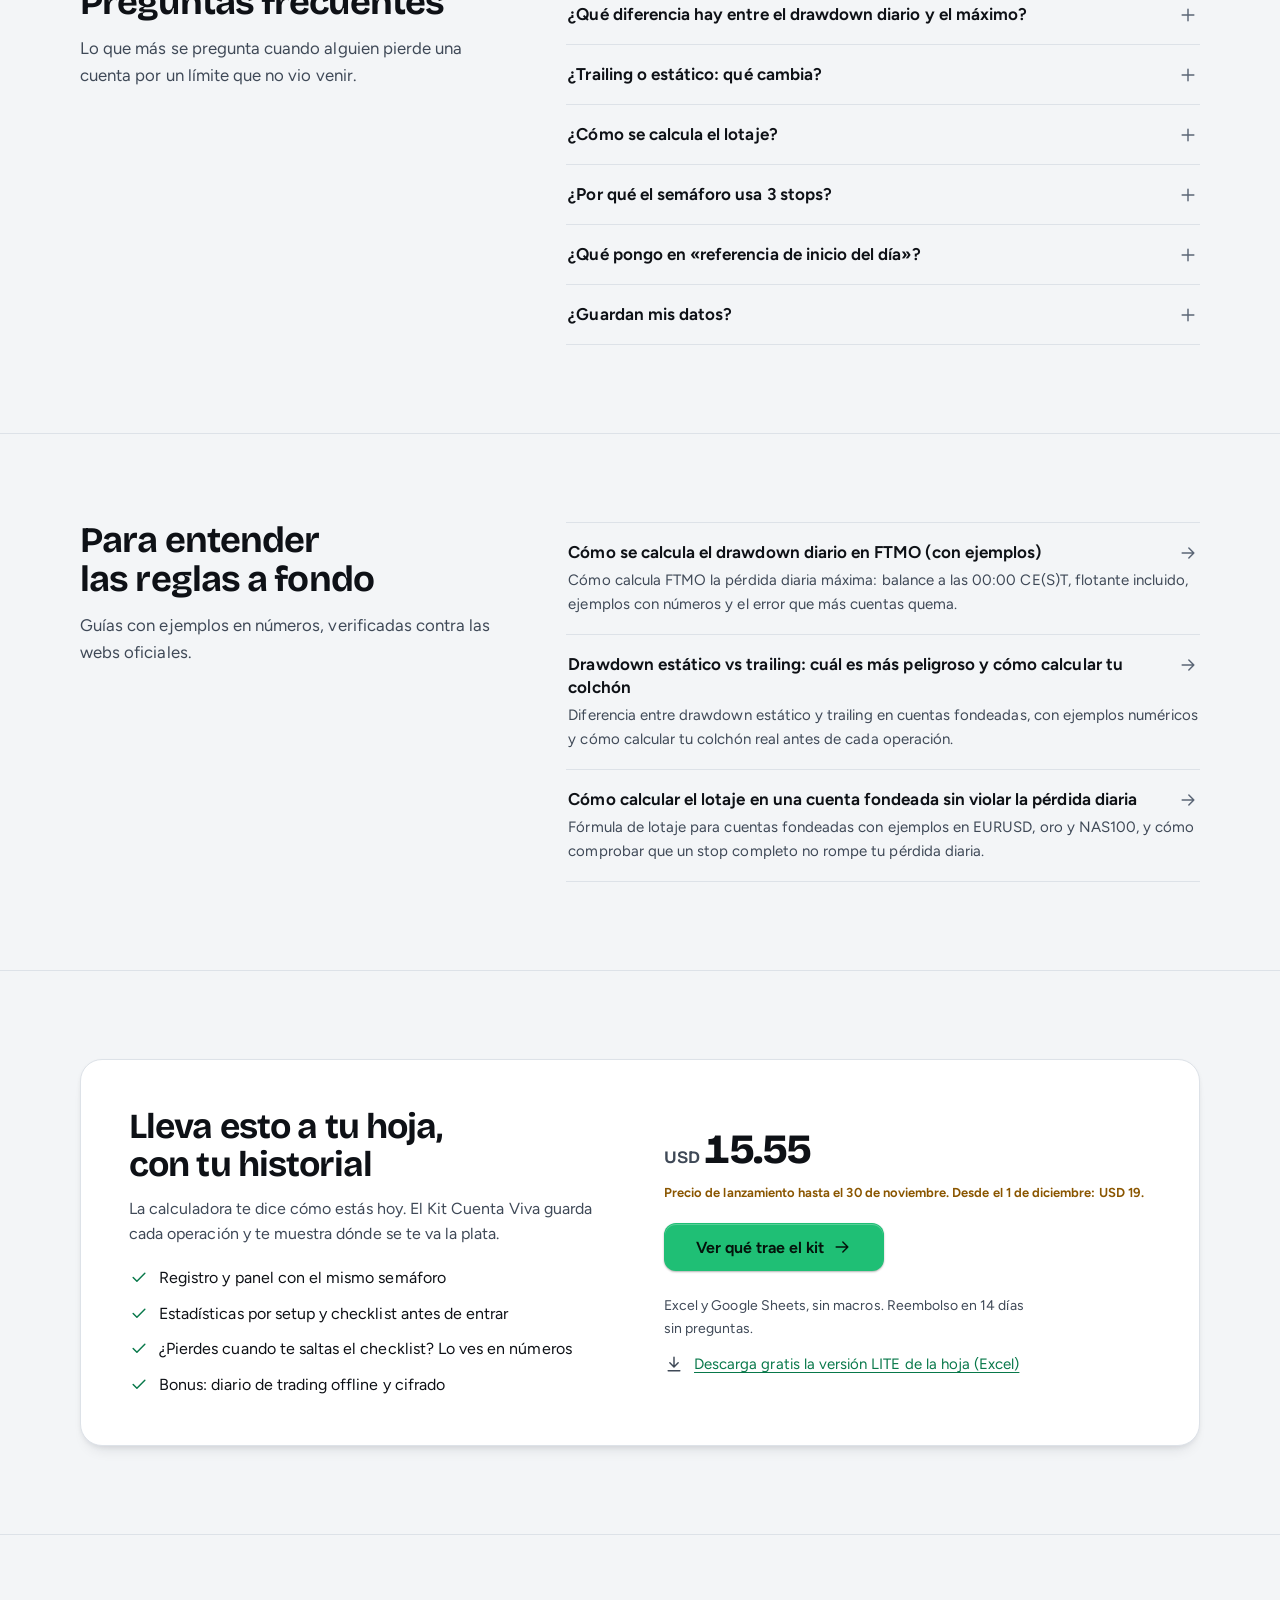
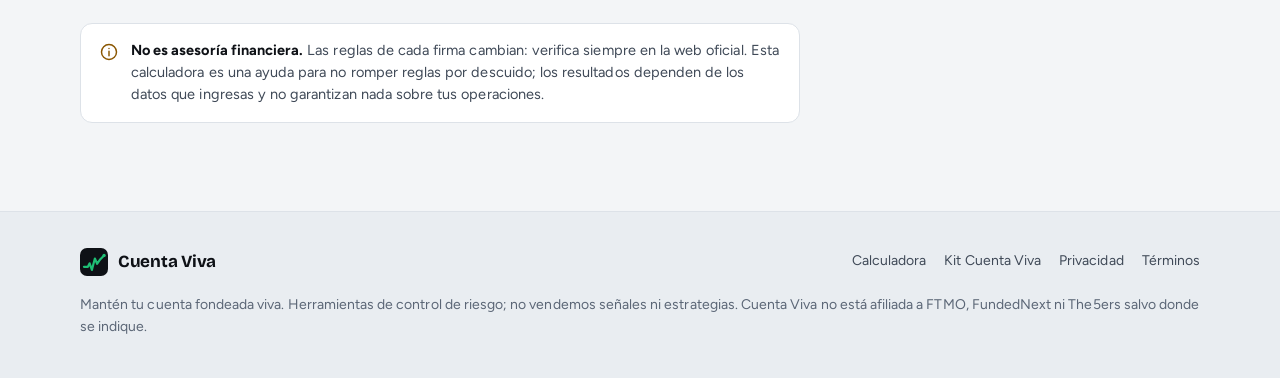
==== commit f7d0b44e: "Switch payments copy to Hotmart; price USD 15.55 Co-Authored-By: Claude Opus 5.5 <noreply@anthropic." ====
--- a/index.html
+++ b/index.html
@@ -483,7 +483,7 @@
           </ul>
         </div>
         <div>
-          <div class="price"><span class="now"><small>USD</small><span data-price-launch>15</span></span><span class="tag-launch">Precio de lanzamiento hasta el 30 de noviembre. Desde el 1 de diciembre: USD <span data-price-regular>19</span>.</span></div>
+          <div class="price"><span class="now"><small>USD</small><span data-price-launch>15.55</span></span><span class="tag-launch">Precio de lanzamiento hasta el 30 de noviembre. Desde el 1 de diciembre: USD <span data-price-regular>19</span>.</span></div>
           <div class="buy">
             <a class="btn btn-primary" href="kit.html">Ver qué trae el kit<svg class="icon" aria-hidden="true"><use href="#i-arrow"/></svg></a>
             <p class="buy-note">Excel y Google Sheets, sin macros. Reembolso en 14 días sin preguntas.</p>
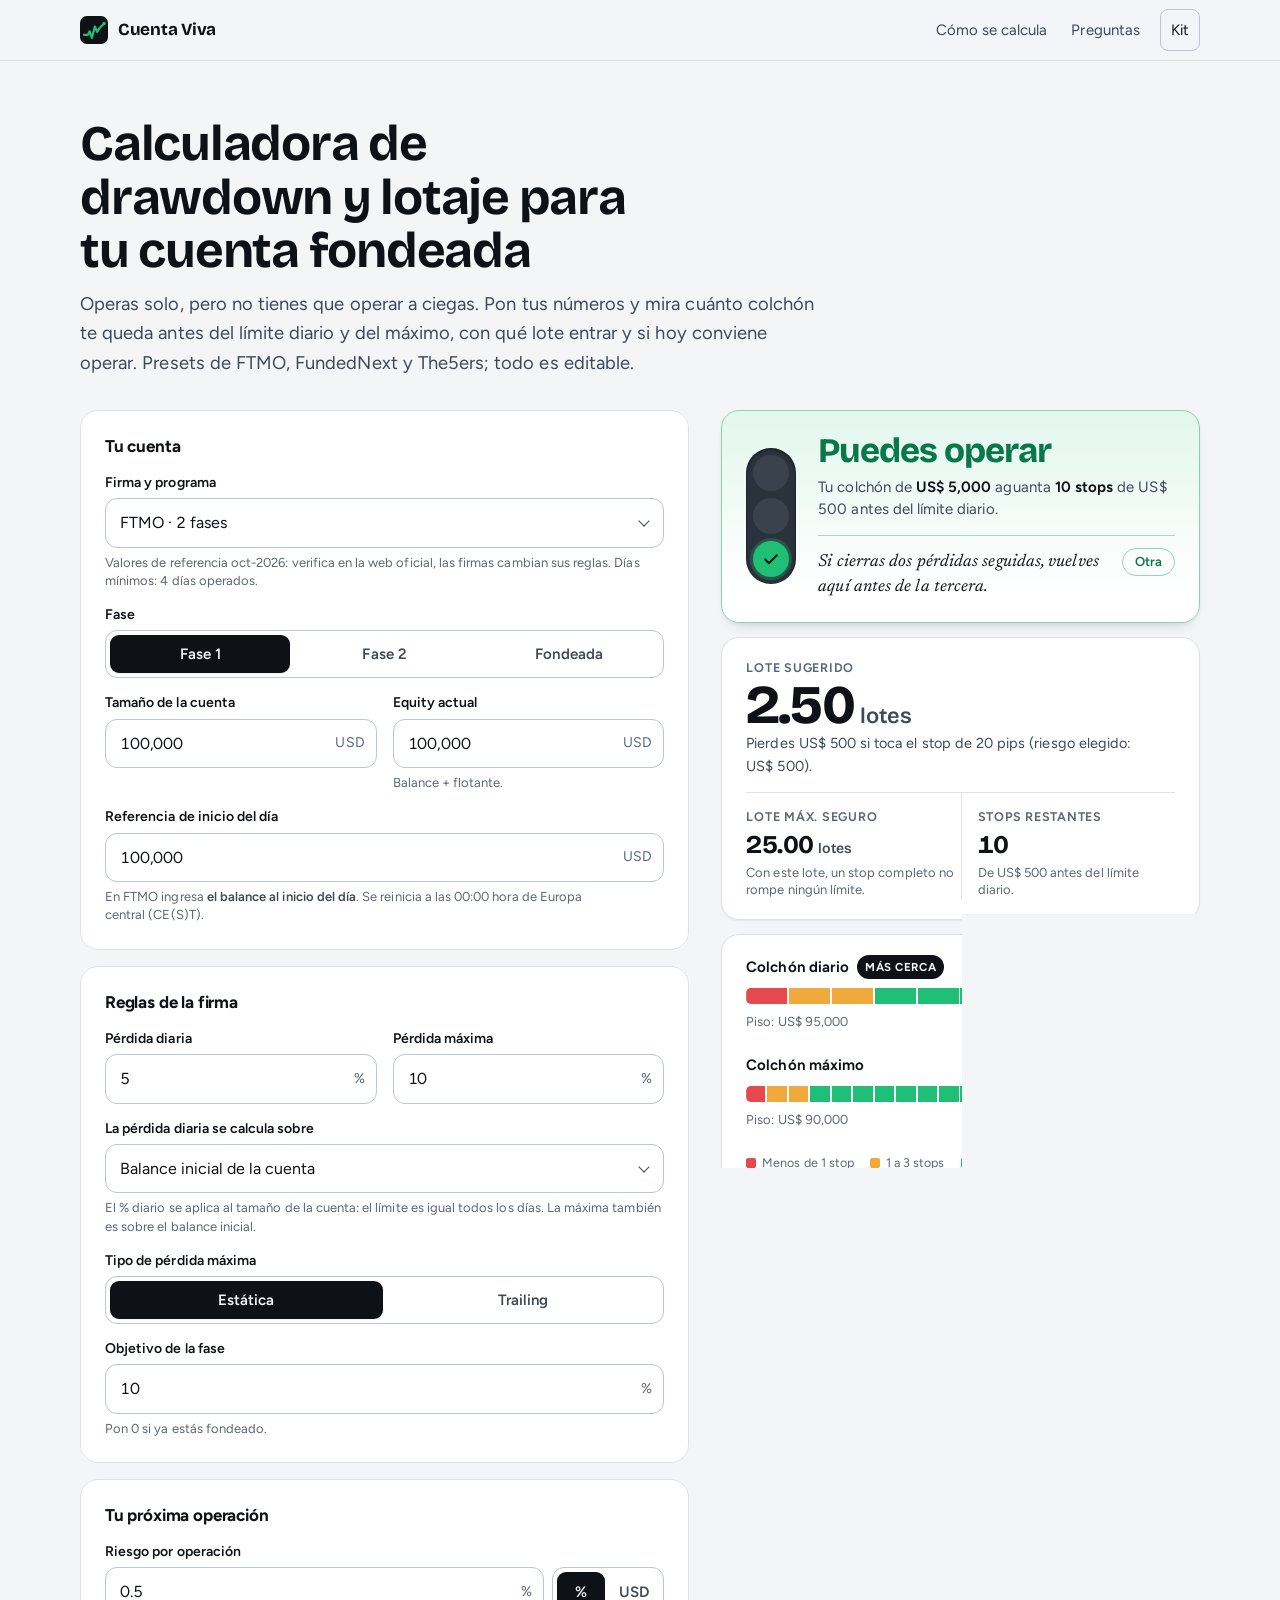
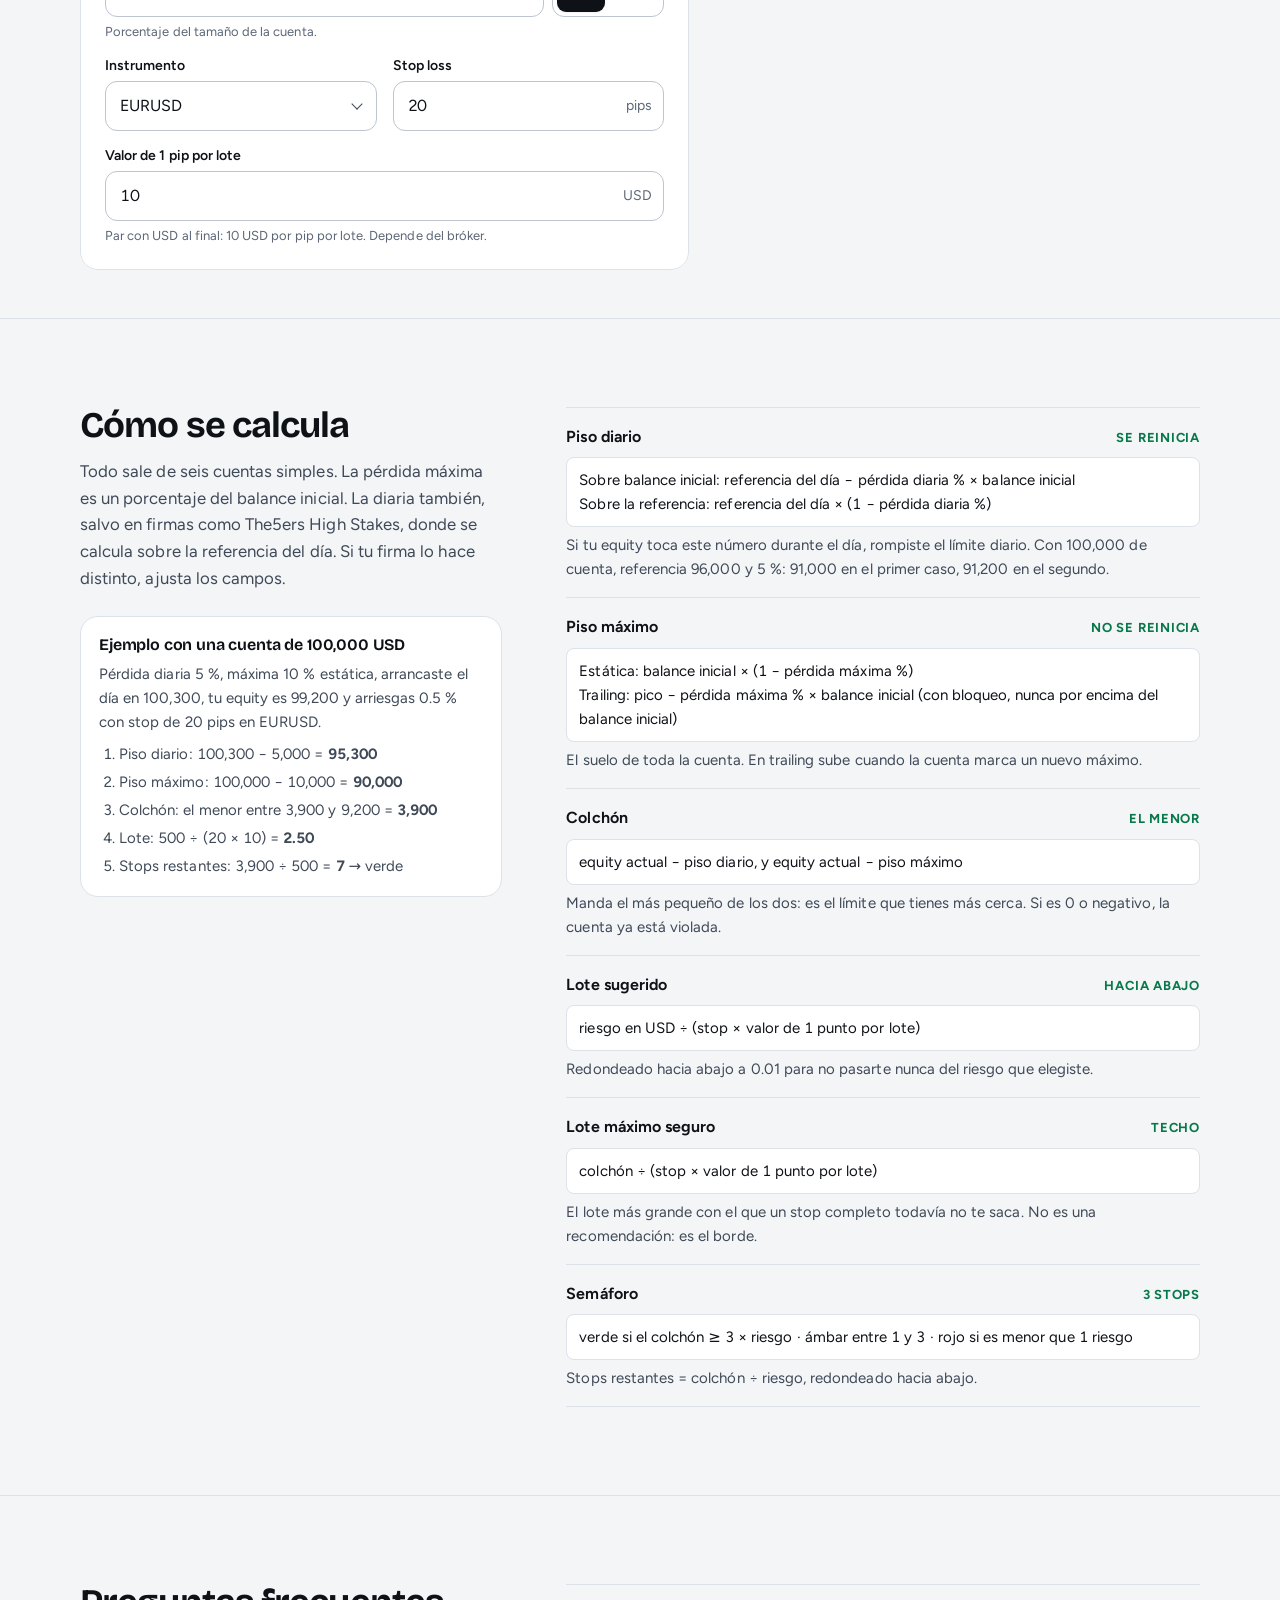
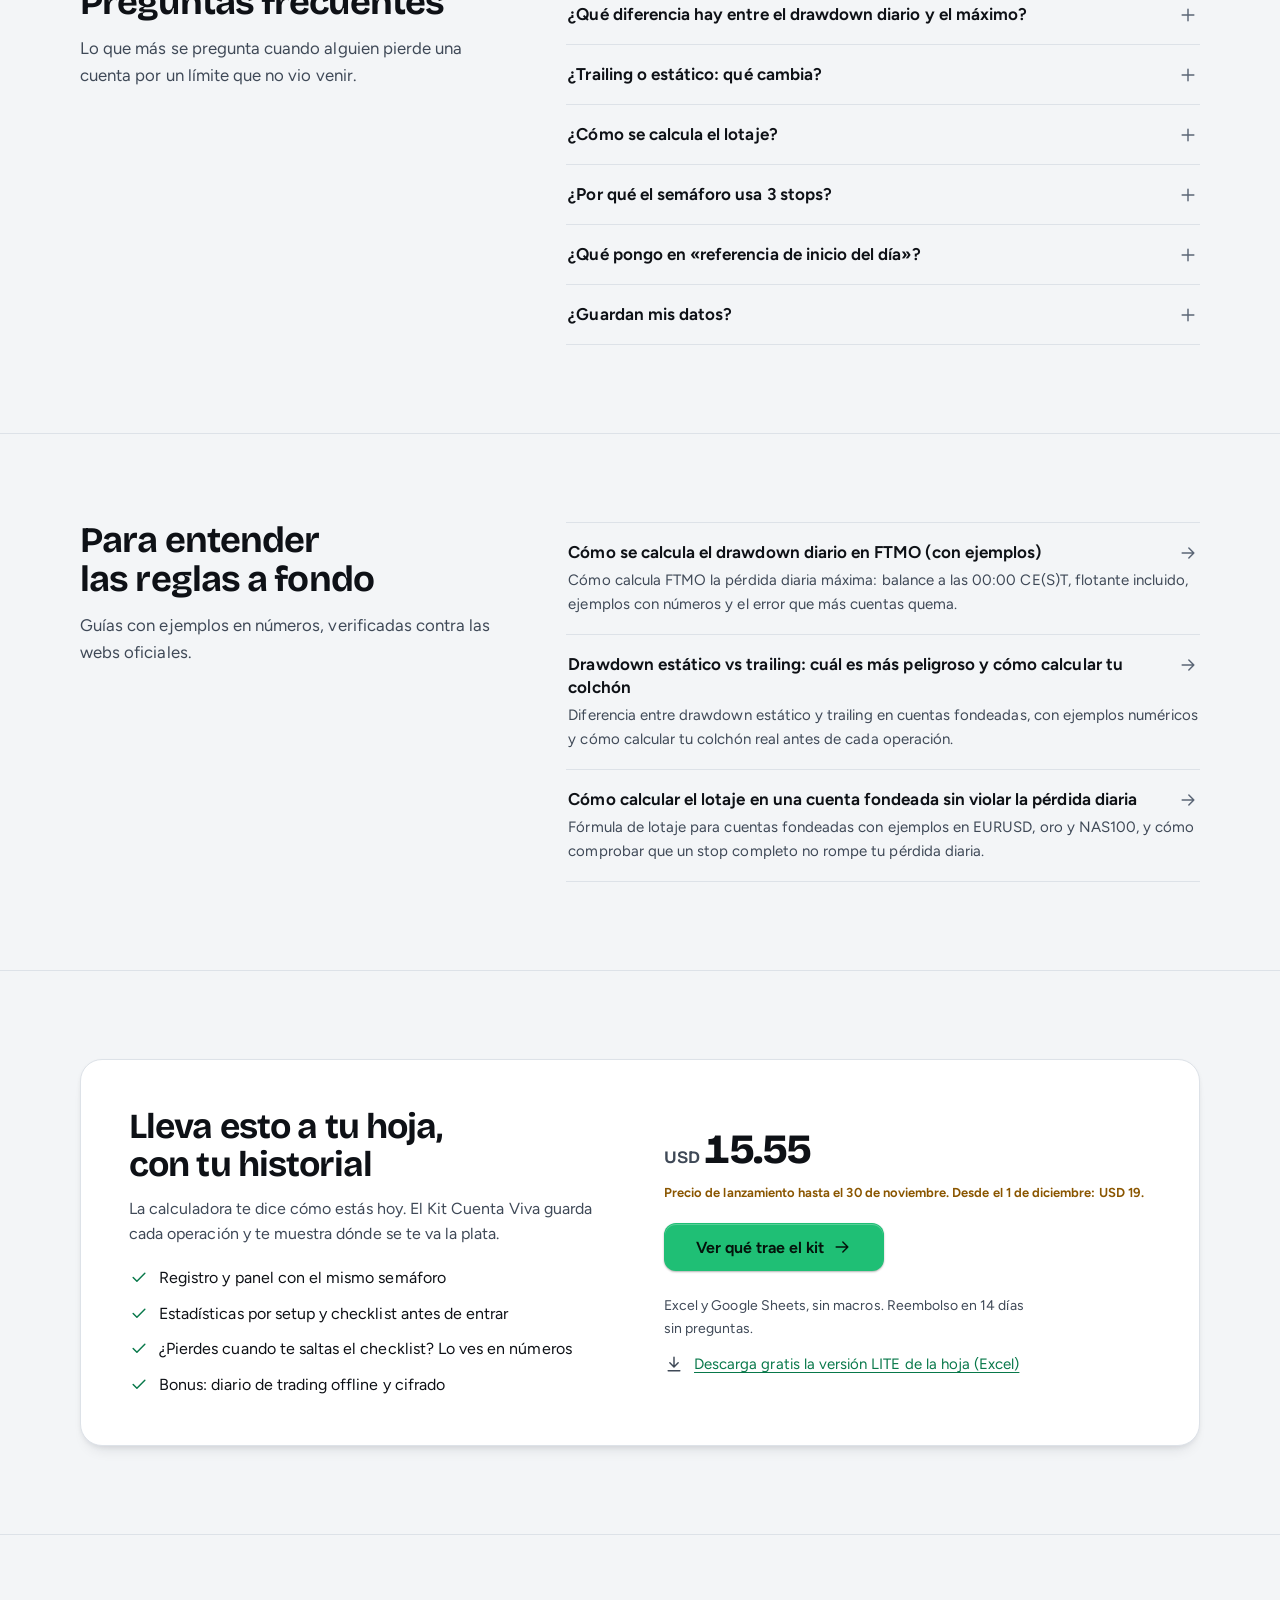
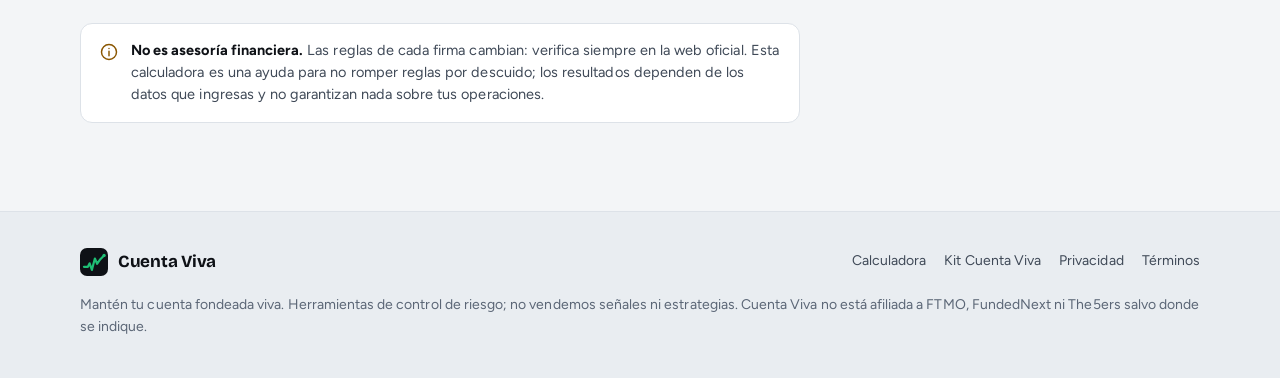
==== commit 087fc472: "Add FundingPips 2 Step Standard preset (verified with official help center example) Co-Authored-By: " ====
--- a/index.html
+++ b/index.html
@@ -131,6 +131,7 @@
                   <option value="ftmo2">FTMO · 2 fases</option>
                   <option value="fn_stellar2">FundedNext · Stellar 2 fases</option>
                   <option value="the5ers_hs">The5ers · High Stakes (New)</option>
+                  <option value="fundingpips2">FundingPips · 2 Step Standard</option>
                   <option value="custom">Personalizada (mis reglas)</option>
                 </select>
               </div>
